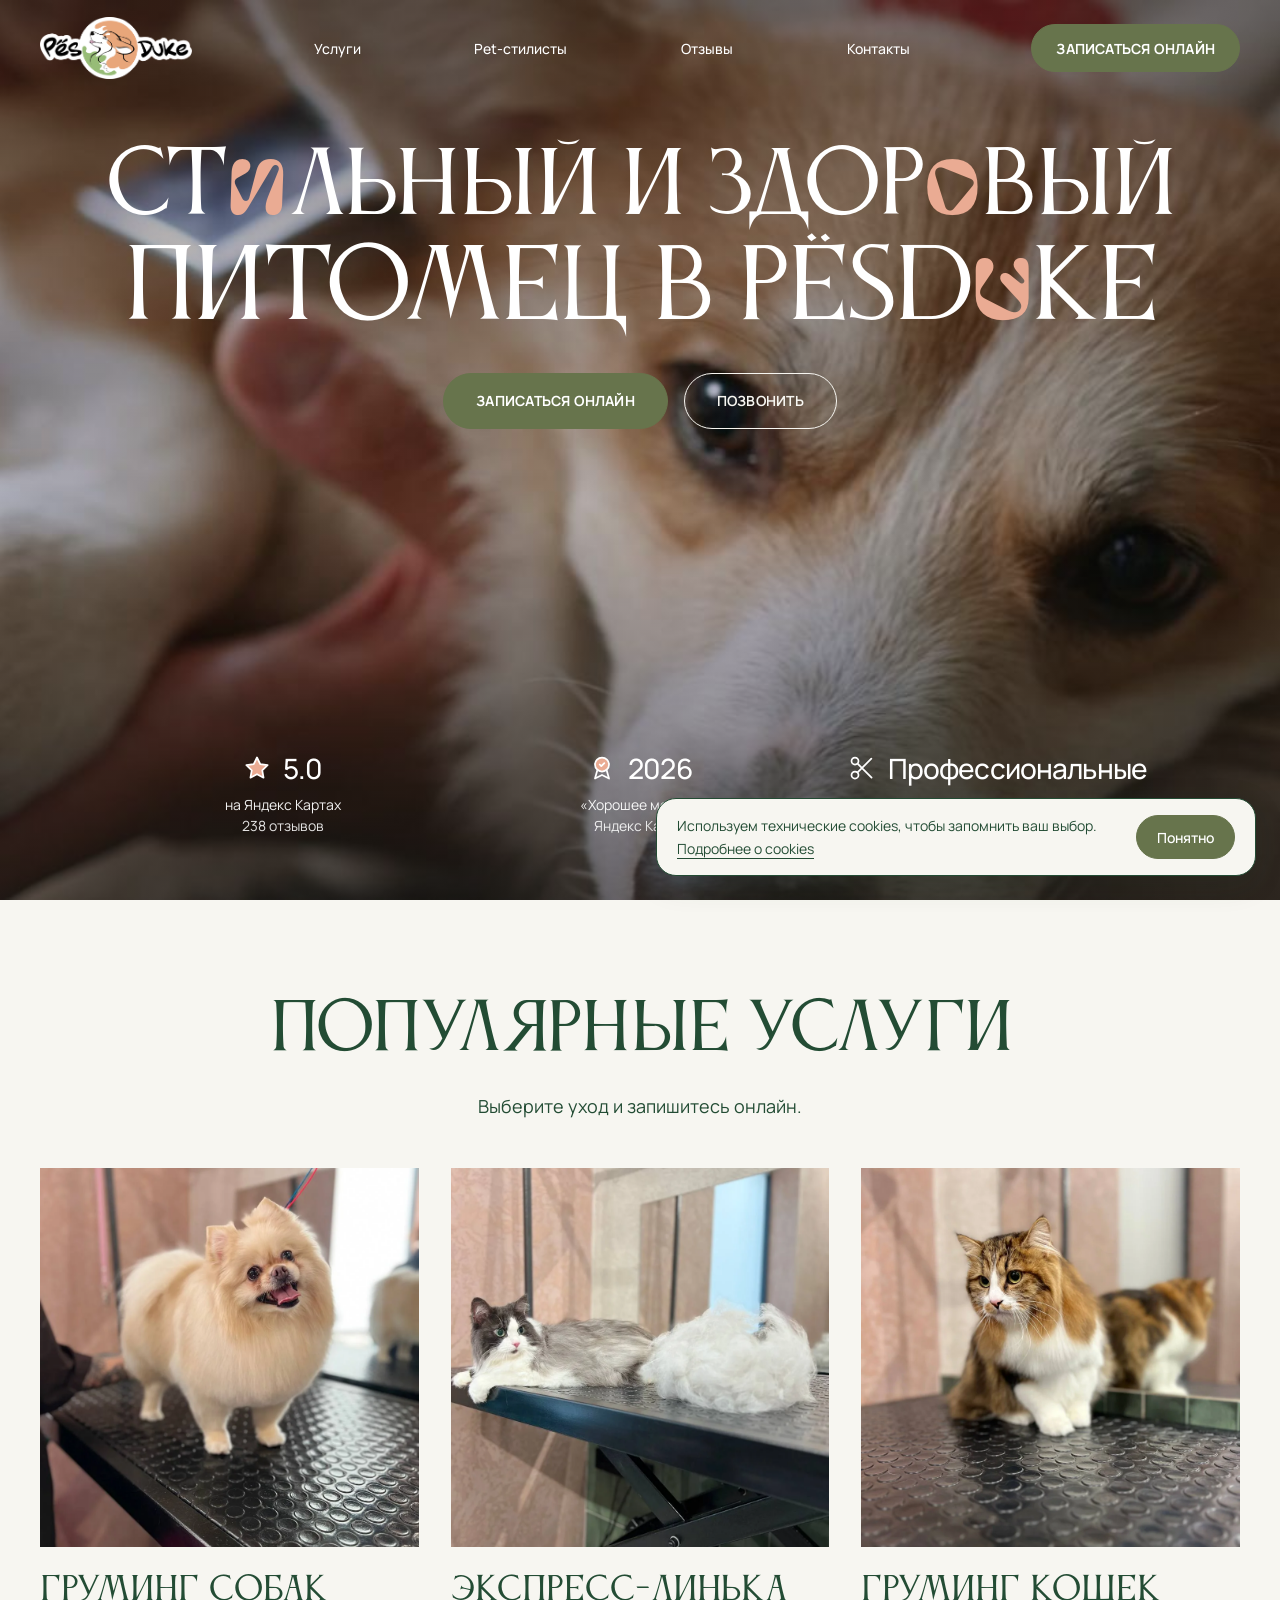
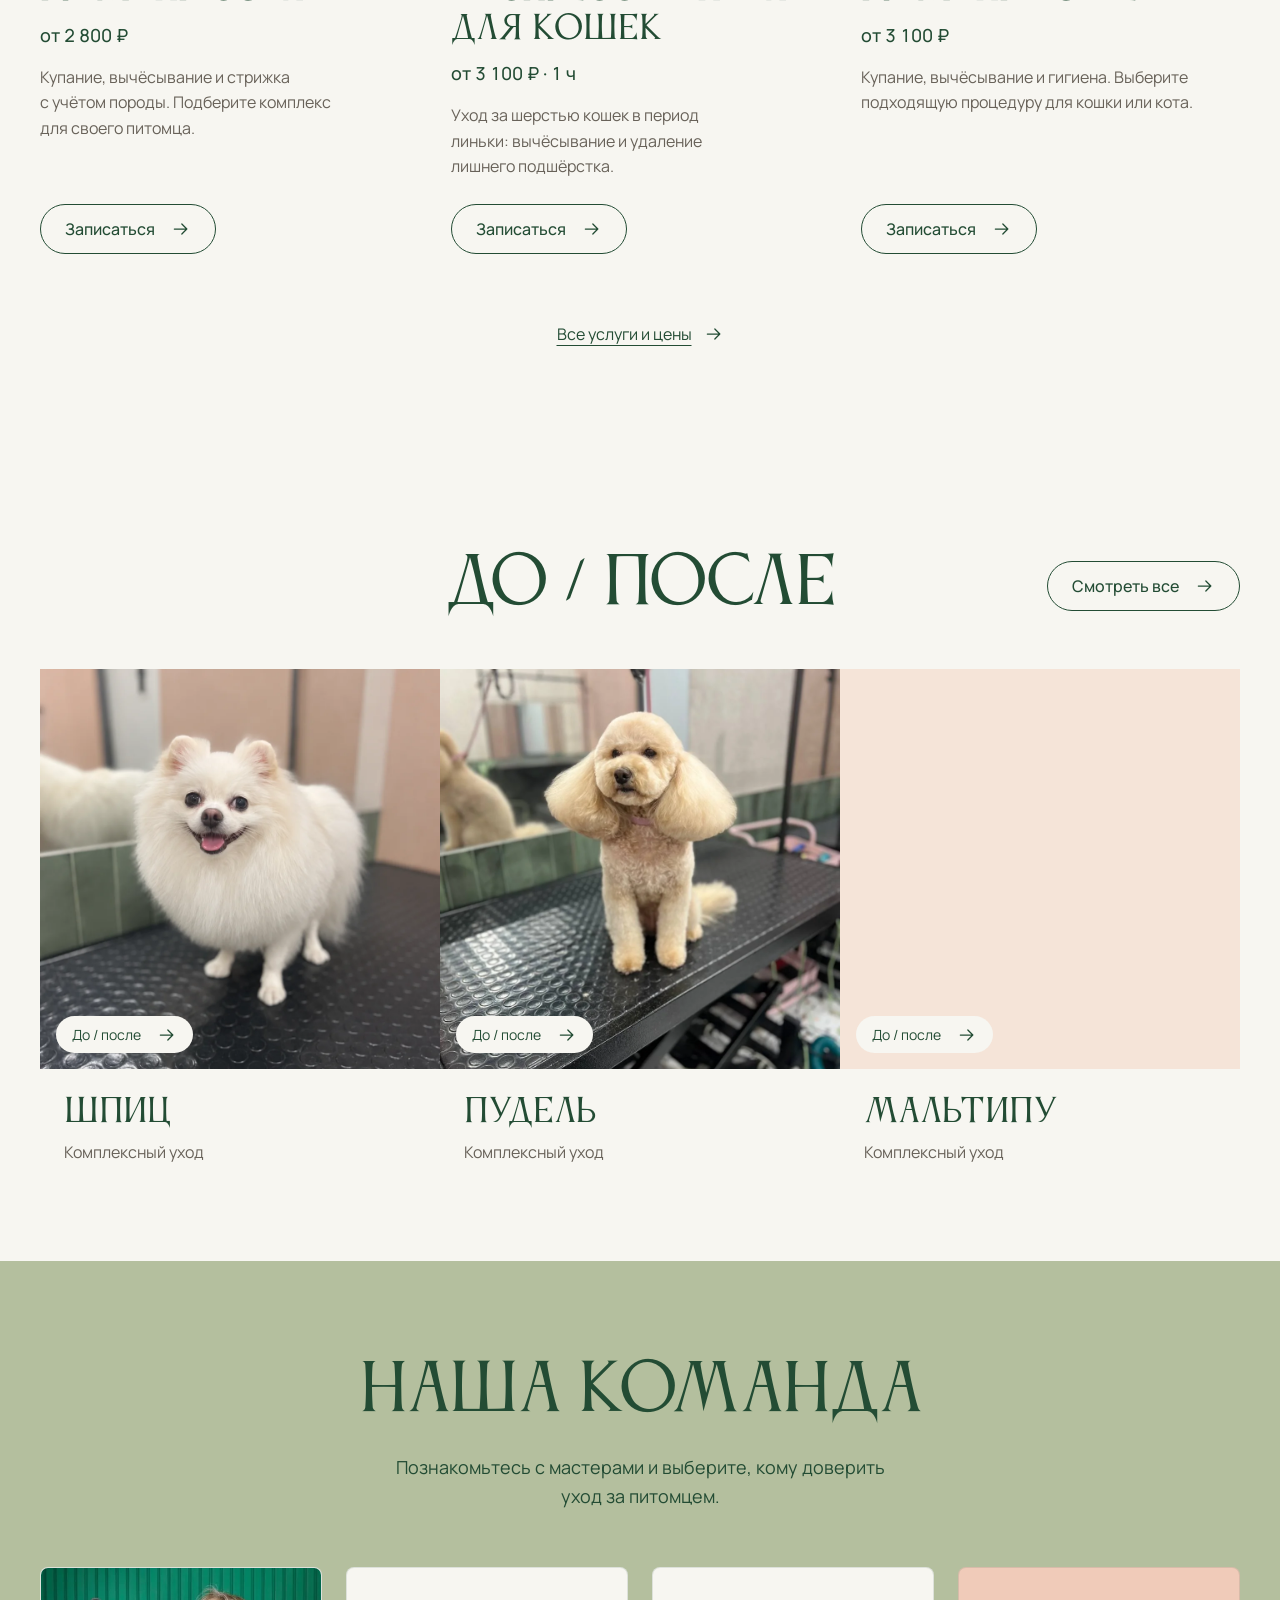
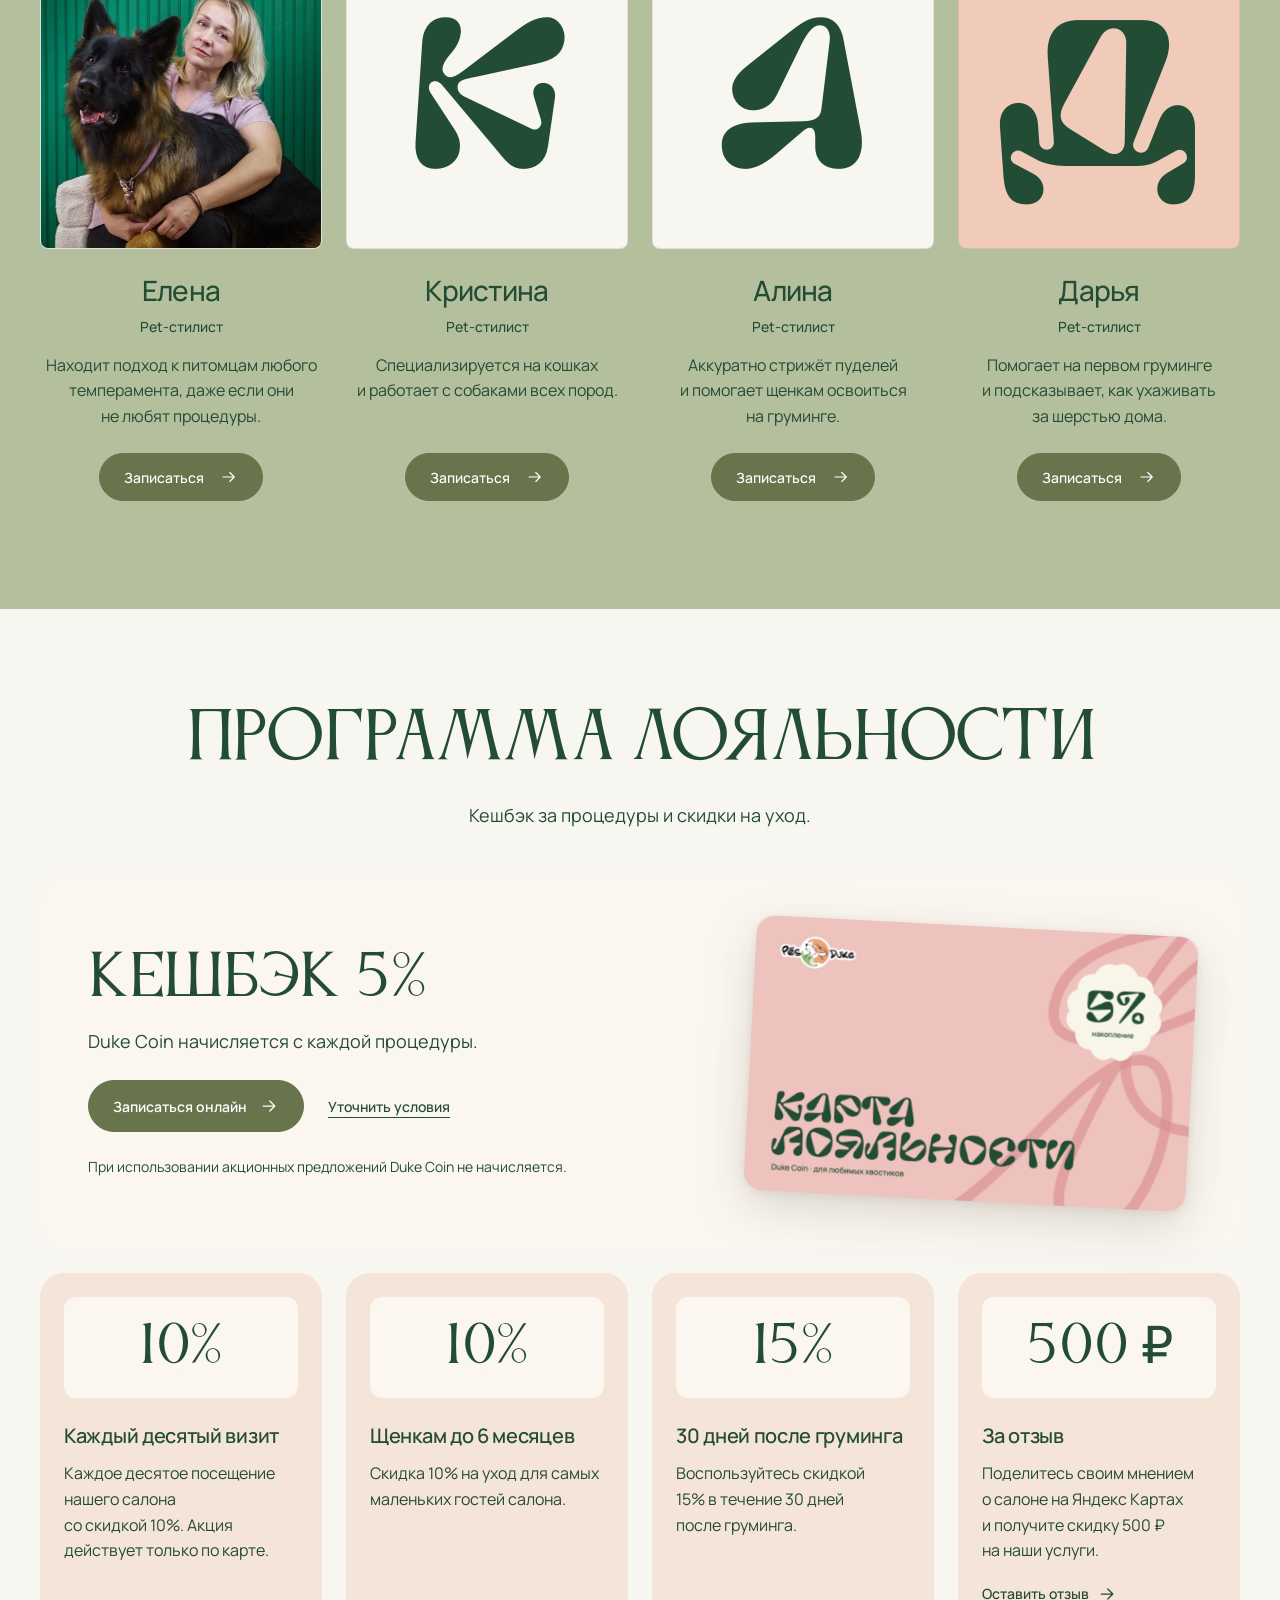
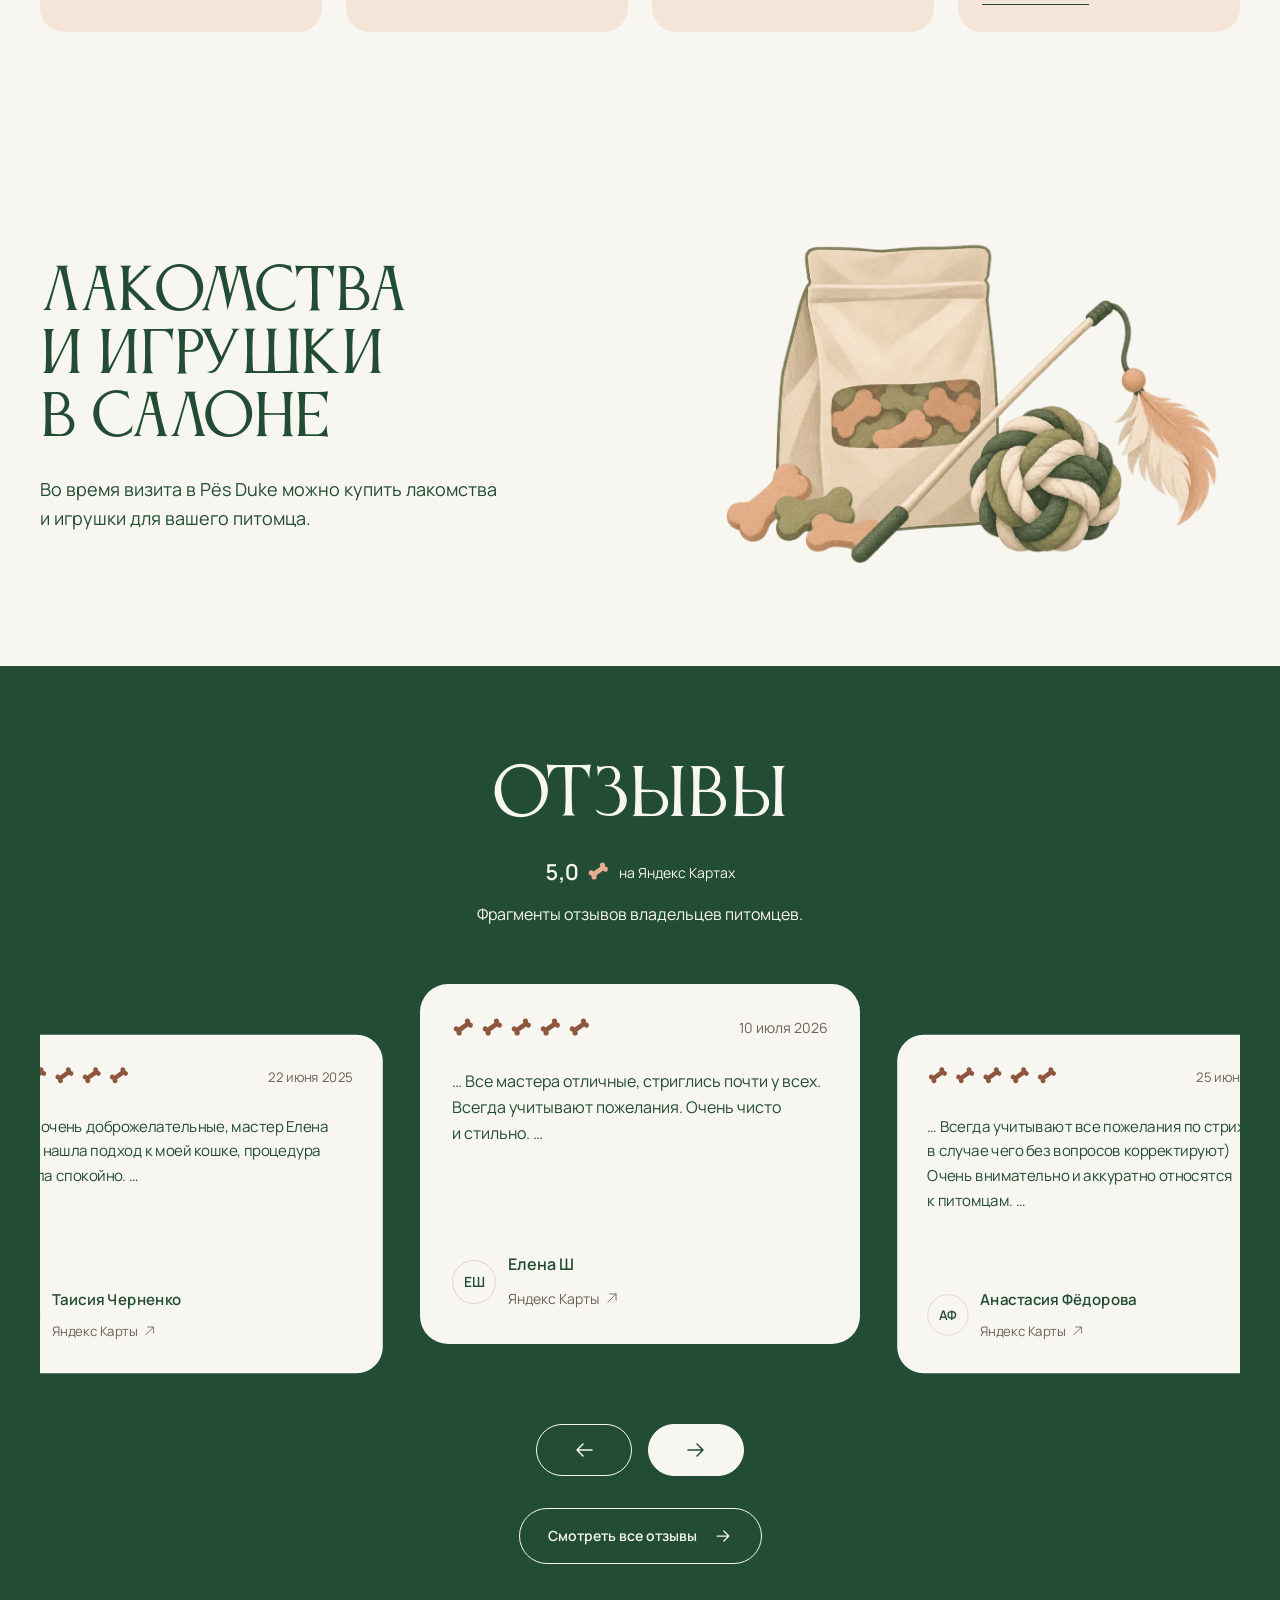
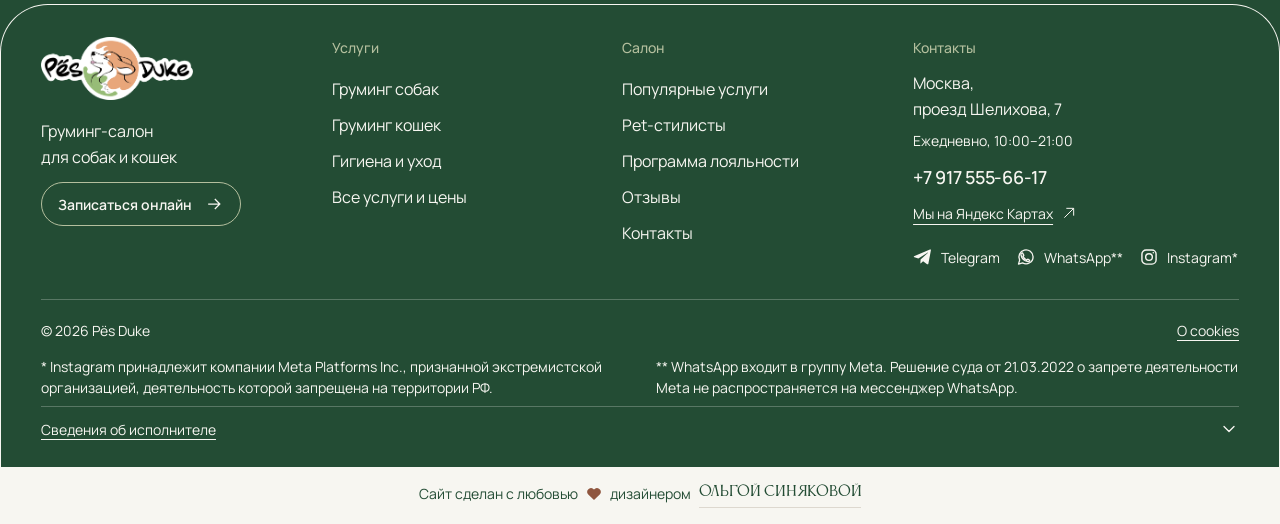
==== index.html @ 9e735a94 "Preload gallery pairs and prevent stale image transitions" ====
<!DOCTYPE html>
<html lang="ru">
<head>
<meta charset="utf-8">
<meta name="viewport" content="width=device-width,initial-scale=1">
<meta name="theme-color" content="#F7F6F1">
<meta name="description" content="Pёs Duke — груминг-салон в Москве. Стрижка и уход за шерстью собак и кошек. Запись онлайн.">
<title>Стильный и здоровый питомец в PёsDuke</title>
<style>
@font-face{font-family:Manrope;src:url('assets/manrope-v2.ttf') format('truetype');font-style:normal;font-weight:200 800;font-display:swap}
@font-face{font-family:Anticva;src:url(assets/anticva-v2.otf) format("opentype");font-weight:400;font-style:normal;font-display:swap}
@font-face{font-family:Pilowlava;src:url(assets/pilowlava-v2.woff2) format("woff2");font-weight:400;font-style:normal;font-display:swap}
:root{
 --page:#F7F6F1;--forest:#234C34;--olive:#67744C;--sage:#B4BF9E;--card-peach:#F5E4D8;--card-surface:#FBF7F0;--muted-neutral:#686259;--neutral-line:#DDD8CF;--ink:#FFFFFF;--muted:rgba(255,255,255,.94);--soft:rgba(255,255,255,.88);--peach:#EAAB93;--line:rgba(35,76,52,.35);
 --s1:4px;--s2:8px;--s3:12px;--s4:16px;--s6:24px;--s8:32px;--s12:48px;--s16:64px;--s24:96px;
 --max-width:1200px;--gutter:24px;--page-margin:40px
}
*{box-sizing:border-box}
html{scroll-behavior:smooth}
body{margin:0;background:var(--page);color:var(--ink);font-family:Manrope,Arial,sans-serif;font-size:18px;line-height:1.6;font-weight:400;-webkit-font-smoothing:antialiased}
button,a{-webkit-tap-highlight-color:transparent;touch-action:manipulation}
button{font:inherit;cursor:pointer}
a{color:inherit;text-decoration:none}
img,svg{display:block}
button:focus-visible,a:focus-visible{outline:3px solid var(--peach);outline-offset:6px}
::selection{background:var(--peach);color:var(--forest)}
.container{width:min(var(--max-width),calc(100% - var(--page-margin)*2));margin-inline:auto}
.skip-link{position:fixed;top:8px;left:8px;padding:12px 16px;background:var(--peach);color:var(--forest);z-index:20;transform:translateY(-150%);font-size:16px}
.skip-link:focus{transform:none}
.site-header{position:absolute;inset:0 0 auto;height:96px;z-index:5;background:transparent}
.header-inner{height:100%;display:flex;align-items:center;justify-content:space-between;gap:32px}
.brand{display:block;width:152px;flex:none}
.brand img{width:100%;height:auto}
.desktop-nav{display:flex;align-items:center;gap:32px;font-size:14px;font-weight:500;line-height:1.5;margin-left:auto}
.desktop-nav a,.phone{display:inline-flex;align-items:center;min-height:44px;padding-block:12px;transition:color .2s ease}
.desktop-nav a:hover,.phone:hover{color:var(--peach)}
.phone{font-size:16px;font-weight:550;white-space:nowrap;margin-left:16px}
.menu-toggle{display:none;align-items:center;gap:12px;min-height:44px;padding:12px 16px;color:var(--forest);background:rgba(255,255,255,.88);backdrop-filter:blur(4px);border:1px solid var(--line);border-radius:999px;font-size:14px;font-weight:550}
.menu-toggle svg{width:20px;height:20px}
.hero{position:relative;isolation:isolate;overflow:clip;min-height:100svh}
.hero-grid{display:grid;grid-template-columns:repeat(12,minmax(0,1fr));column-gap:var(--gutter);row-gap:32px;min-height:100svh;align-content:start;padding-block:160px 48px}
.hero-copy{grid-column:1 / span 7;grid-row:1;position:relative;z-index:1}
h1{margin:0;font-size:64px;line-height:1.1;letter-spacing:-.04em;font-weight:400;text-wrap:balance;max-width:600px}

h1 em{font-style:normal;font-weight:inherit}
.hero-description{font-size:18px;line-height:1.6;font-weight:400;color:var(--muted);max-width:540px;margin:24px 0 0;text-wrap:pretty}
.hero-media{position:absolute;inset:0;width:100%;height:100%;margin:0;z-index:-1;overflow:hidden;background:var(--page)}

.hero-media:after{display:none}
.hero-action{grid-column:1 / span 7;grid-row:2;position:relative;z-index:1}
.action-row{display:flex;align-items:center;gap:16px;flex-wrap:wrap}
.button{display:inline-flex;align-items:center;justify-content:center;min-height:56px;padding:16px 32px;border:1px solid var(--olive);border-radius:999px;background:var(--olive);color:#FFFFFF;font-size:14px;line-height:1.5;font-weight:650;letter-spacing:.015em;white-space:nowrap;transition:background .2s ease,color .2s ease,border-color .2s ease}
.button:hover,.button:active{background:var(--forest);border-color:var(--forest);color:#FFFFFF}
.button:active{scale:.98}
.button--secondary{background:transparent;border-color:var(--page);color:var(--page)}
.button--secondary:hover,.button--secondary:active{background:var(--forest);border-color:var(--forest);color:var(--page)}
@media(max-width:767px){.button--secondary{border-color:var(--forest);color:var(--forest)}}
.location{display:inline-flex;align-items:center;gap:8px;min-height:24px;margin-top:24px;font-size:14px;line-height:1.5;color:var(--soft)}
.location svg{width:18px;height:18px;stroke:currentColor;stroke-width:1.5;fill:none;flex:none}
.location:hover{text-decoration:underline;text-underline-offset:5px}
.proof-list{grid-column:1 / span 7;grid-row:3;position:relative;z-index:1;display:grid;grid-template-columns:repeat(3,minmax(0,1fr));column-gap:24px;padding:0;margin:16px 0 0;list-style:none;max-width:620px}
.proof-item{min-width:0}
.proof-link{display:block;border-radius:4px}
.proof-heading{display:flex;align-items:center;gap:8px;min-height:36px;white-space:nowrap}
.proof-icon{width:22px;height:22px;flex:none;stroke:var(--ink);stroke-width:1.5;fill:none;stroke-linecap:round;stroke-linejoin:round}
.proof-item:first-child .proof-icon{fill:var(--peach);stroke:var(--peach)}
.proof-item:nth-child(2) .proof-icon{stroke:var(--peach)}
.proof-item:last-child .proof-icon{stroke:var(--peach)}
.proof-value{font-size:28px;line-height:1.15;font-weight:500;letter-spacing:-.03em}
.proof-value--word{display:block;font-size:17px;line-height:1.5;letter-spacing:-.015em}
.team-copy{display:flex;flex-direction:column;gap:4px}
.team-prefix{font-size:14px;line-height:1.5;color:var(--muted);font-weight:400}
.proof-item:last-child .proof-heading{align-items:flex-start;padding-top:4px}
.proof-item:last-child .proof-icon{margin-top:3px}
.proof-label,.proof-detail{display:block;margin-top:8px;font-size:14px;line-height:1.5;color:var(--muted);font-weight:400}
.proof-detail{margin-top:0;color:var(--soft)}
.proof-link:hover .proof-label{text-decoration:underline;text-underline-offset:4px}
.mobile-menu{position:fixed;inset:16px 16px auto auto;width:calc(100% - 32px);max-width:420px;max-height:calc(100svh - 32px);overflow:auto;padding:24px;border:1px solid var(--line);border-radius:24px;background:var(--forest);color:#FFFFFF;--ink:#FFFFFF;--line:rgba(255,255,255,.4)}
.mobile-menu::backdrop{background:rgba(255,255,255,.55);backdrop-filter:blur(4px)}
.menu-top{display:flex;align-items:center;justify-content:space-between;gap:24px;margin-bottom:24px}
.menu-top .brand{width:132px}
.close-menu{width:48px;height:48px;padding:12px;border:1px solid var(--line);border-radius:50%;background:transparent;color:var(--ink)}
.close-menu svg{width:22px;height:22px;stroke:currentColor;stroke-width:1.6}
.mobile-nav{display:flex;flex-direction:column;gap:8px;margin-bottom:24px}
.mobile-nav a{min-height:48px;padding:12px 0;font-size:24px;line-height:1.25;font-weight:400;letter-spacing:-.02em}
.mobile-menu .button{width:100%}
@media(min-width:1600px){.hero-grid{padding-top:176px}}
@media(max-width:1279px){:root{--page-margin:32px;--gutter:20px}.site-header{height:88px}.header-inner{gap:24px}.brand{width:144px}.desktop-nav{gap:24px}.phone{font-size:14px;margin-left:0}.hero-grid{grid-template-columns:repeat(8,minmax(0,1fr));padding-block:144px 48px}.hero-copy,.hero-action,.proof-list{grid-column:1 / span 5}h1{font-size:56px}.hero-description{font-size:18px;max-width:480px}.proof-list{column-gap:16px}.proof-value--word{font-size:16px}.proof-heading{gap:8px}}
@media(max-width:1099px){.desktop-nav,.header-inner>.phone{display:none}.menu-toggle{display:inline-flex}.hero-copy,.hero-action,.proof-list{grid-column:1 / span 6}h1{font-size:48px}.hero-description{max-width:440px}.hero-media:after{display:none}}
@media(max-width:767px){:root{--page-margin:20px;--gutter:16px}.site-header{height:88px}.brand{width:132px}.menu-toggle{padding:10px 16px}.hero-grid{grid-template-columns:repeat(4,minmax(0,1fr));padding-block:384px 32px;row-gap:24px;min-height:100svh}.hero-copy,.hero-action,.proof-list{grid-column:1 / -1}.hero-copy{grid-row:1}h1{font-size:40px;line-height:1.12;letter-spacing:-.04em}.hero-description{max-width:480px;font-size:16px;line-height:1.6;margin-top:24px}.hero-media{height:100%;width:100%}.hero-media:after{display:none}.hero-action{grid-row:2}.action-row{display:grid;grid-template-columns:1fr;gap:12px}.button{padding:16px 24px;min-height:56px;font-size:14px}.location{margin-top:16px;font-size:14px}.proof-list{grid-row:3;grid-template-columns:repeat(2,minmax(0,1fr));gap:16px;margin:16px 0 0;max-width:none}.proof-value{font-size:26px}.proof-item:last-child{grid-column:1 / -1}.proof-item:last-child .proof-heading{min-height:24px;padding:0;align-items:center}.proof-item:last-child .proof-icon{margin:0}.team-copy{flex-direction:row;gap:4px;flex-wrap:wrap}.team-prefix,.proof-value--word{font-size:14px;line-height:1.5}.proof-heading{min-height:32px}.proof-icon{width:20px;height:20px}}
@media(max-width:359px){h1{font-size:32px}.hero-grid{padding-top:384px}.hero-description{margin-top:16px}.proof-list{column-gap:8px}.location{align-items:flex-start;line-height:1.6}}

[hidden]{display:none!important}

.video-control{position:absolute;right:32px;bottom:32px;z-index:2;display:flex;align-items:center;justify-content:center;width:48px;height:48px;padding:12px;border:1px solid rgba(35,76,52,.4);border-radius:50%;background:rgba(255,255,255,.85);color:var(--forest)}
.video-control svg{width:20px;height:20px;stroke:currentColor;fill:none;stroke-width:1.8;stroke-linecap:round;stroke-linejoin:round}
.video-control[data-state="playing"] .play-icon,.video-control[data-state="paused"] .pause-icon{display:none}
.proof-icon{stroke:var(--ink)}
.proof-item:first-child .proof-icon{fill:var(--peach);stroke:var(--ink)}
.proof-item:nth-child(2) .proof-icon{stroke:var(--ink)}
.proof-item:nth-child(2) .proof-icon circle{fill:var(--peach)}
.proof-item:last-child .proof-icon{stroke:var(--ink)}
@media(max-width:1099px) and (min-width:768px){}
@media(max-width:767px){.video-control{right:20px;top:292px;bottom:auto}}



@media(max-width:1279px) and (min-width:768px){}
@media(max-width:767px){.hero{color:var(--forest);--ink:var(--forest);--muted:rgba(35,76,52,.94);--soft:rgba(35,76,52,.88)}}


.hero-media video{position:absolute;inset:0;width:100%;height:100%;max-width:none;object-fit:cover;object-position:50% 50%;mask-image:none;-webkit-mask-image:none;filter:none;transform:none}
.hero-media:after{display:block;content:"";position:absolute;inset:0;pointer-events:none;background:linear-gradient(180deg,rgba(38,33,29,.52) 0%,rgba(38,33,29,.15) 56%,rgba(38,33,29,.6) 100%)}
@media(max-width:767px){.hero-media video{left:0;width:100%;height:360px;object-position:100% 50%}.hero-media:after{display:none}}


/* Display typography: Anticva with individual Pilowlava glyphs. */
.header-inner,.hero-grid{width:calc(100% - var(--page-margin)*2);max-width:none}
.header-inner{gap:32px}
.desktop-nav{flex:1;justify-content:space-evenly;gap:24px;margin-left:0}
.header-booking{flex:none;min-height:48px;padding:12px 24px;font-size:14px;text-transform:uppercase}
.hero-grid{padding-block:144px 48px;row-gap:32px}
#hero-title{grid-column:1 / -1;grid-row:1;position:relative;z-index:1;max-width:none;width:100%;font-family:Anticva,Georgia,serif;font-size:6.6vw;line-height:1.06;letter-spacing:-.025em;font-weight:400;text-transform:uppercase;text-wrap:initial;margin:0}
.headline-line{display:block;white-space:nowrap}
.headline-line + .headline-line{text-align:right;font-size:1.11em;margin-top:8px}
.headline-word{display:inline-block;white-space:nowrap}
.headline-accent{font-family:Pilowlava,serif;font-size:.84em;letter-spacing:-.025em;color:var(--peach);font-weight:400}
.hero-copy{grid-row:2;grid-column:1 / span 6}
.hero-description{max-width:560px;margin:0}
.hero-action{grid-row:3;grid-column:1 / span 6}
.proof-list{grid-row:4;grid-column:1 / span 6;margin-top:8px}

@media(min-width:1800px){.hero-grid{padding-top:160px;row-gap:40px}.hero-description{max-width:600px}}
@media(max-width:1279px){.header-inner{gap:24px}.desktop-nav{gap:16px}.header-booking{padding:12px 20px}.hero-grid{padding-top:128px}.hero-copy,.hero-action,.proof-list{grid-column:1 / span 5}#hero-title{font-size:6.5vw}}
@media(max-width:1099px){.header-inner{gap:16px}.header-booking{margin-left:auto}.menu-toggle{display:inline-flex}.hero-copy,.hero-action,.proof-list{grid-column:1 / span 6}.hero-description{max-width:540px}}
@media(max-width:767px){.header-inner{gap:12px}.header-booking{min-height:44px;padding:10px 16px;font-size:14px;letter-spacing:0;text-transform:none}.header-booking-extra{display:none}.menu-toggle{width:44px;padding:11px;justify-content:center;gap:0;font-size:0}.menu-toggle svg{width:20px;height:20px;flex:none}.brand{width:112px}.hero-grid{padding-block:384px 32px;row-gap:24px}#hero-title{font-size:10.6vw;line-height:1.14;letter-spacing:-.025em}.headline-line{white-space:normal}.headline-line + .headline-line{font-size:1em;text-align:left;margin-top:0}.hero-copy,.hero-action,.proof-list{grid-column:1 / -1}.hero-copy{grid-row:2}.hero-action{grid-row:3}.proof-list{grid-row:4}.hero-description{margin:0}.headline-accent{color:#98523A}.hero-media:after{display:none}}
@media(max-width:359px){.header-booking{padding:10px 12px;font-size:14px}.header-inner{gap:8px}.brand{width:96px}#hero-title{font-size:10.4vw}}


/* Compact hero: actions followed directly by trust statements. */
.hero-action{grid-row:2}
.proof-list{grid-row:3;margin-top:0}
.button:not(.button--secondary){background:var(--olive);border-color:var(--olive);color:#FFFFFF;font-weight:700}
.button:not(.button--secondary):hover,.button:not(.button--secondary):active{background:var(--forest);border-color:var(--forest);color:#FFFFFF}
@media(max-width:767px){.hero-action{grid-row:2}.proof-list{grid-row:3;margin-top:8px}}


/* Centered composition with the actions and trust statements on one axis. */
#hero-title,.headline-line + .headline-line{text-align:center}
.hero-action{grid-column:1 / -1;justify-self:center;text-align:center}
.action-row{justify-content:center}
.proof-list{grid-column:1 / -1;justify-self:center;width:min(100%,680px);max-width:none;text-align:center;column-gap:32px}
.proof-heading{justify-content:center}
.proof-item:last-child .proof-heading{justify-content:center}

@media(max-width:767px){.hero-action{width:100%;max-width:480px}.proof-list{column-gap:16px;row-gap:24px;width:100%;max-width:480px}.team-copy{justify-content:center}}


/* Equal typography for all three proof headings. */
.proof-list{width:min(100%,1040px);grid-template-columns:repeat(3,minmax(0,1fr))}
.proof-item:last-child .proof-heading{align-items:center;padding-top:0}
.proof-item:last-child .proof-icon{margin-top:0}
@media(min-width:768px) and (max-width:1099px){.proof-list{width:min(100%,680px);grid-template-columns:repeat(2,minmax(0,1fr));row-gap:24px}.proof-item:last-child{grid-column:1 / -1}}
@media(max-width:767px){.proof-list{max-width:480px;grid-template-columns:repeat(2,minmax(0,1fr))}.proof-item:last-child .proof-heading{min-height:32px}.proof-item:last-child .proof-value{font-size:26px}}
@media(max-width:359px){.proof-item:last-child .proof-heading{flex-direction:column;gap:8px;white-space:normal}}




/* Icons balance the 28px proof headings; mobile headings are 26px. */
.proof-icon{width:28px;height:28px;stroke-width:1.5}
.proof-heading{gap:12px}
@media(max-width:767px){.proof-icon{width:26px;height:26px}.proof-item:last-child .proof-icon{width:26px;height:26px}}


/* Keep the title and actions fixed in the grid; let the proof row sit lower. */
@media(min-width:768px){
 .hero-grid{grid-template-rows:max-content max-content minmax(min-content,1fr);align-content:stretch;padding-bottom:64px}
 .proof-list{align-self:end;margin-top:0}
}
@media(min-width:768px) and (max-height:700px){.hero-grid{padding-bottom:32px}}


/* The poster stays visible until a decoded video frame is playing. */
.hero-poster{position:absolute;inset:0;width:100%;height:100%;object-fit:cover;object-position:50% 50%}
.hero-media video{opacity:0}
.hero-media video[data-ready="true"]{opacity:1}
@media(max-width:767px){
 .hero{color:var(--page);--ink:var(--page);--muted:rgba(247,246,241,.94);--soft:rgba(247,246,241,.9)}
 .hero-grid{padding-block:168px 48px}
 .hero-media video,.hero-poster{width:100%;height:100%;object-position:85% 50%}
 .hero-media:after{display:block;background:linear-gradient(180deg,rgba(38,33,29,.56) 0%,rgba(38,33,29,.76) 20%,rgba(38,33,29,.72) 65%,rgba(38,33,29,.82) 100%)}
 .headline-accent{color:var(--peach)}
 .button--secondary{border-color:var(--page);color:var(--page)}
 .video-control{top:104px;right:20px;bottom:auto}
}

/* Popular services — open photographs and quiet typography, paired with the works section. */
.popular-section{padding-block:96px;background:var(--page);color:var(--forest);scroll-margin-top:24px;--popular-ink:var(--forest)}
.popular-shell{width:calc(100% - var(--page-margin)*2);max-width:1440px;margin-inline:auto}
.popular-header{max-width:1100px;margin:0 auto 48px;text-align:center}
.popular-heading{font:400 clamp(48px,5vw,72px)/1.12 Anticva,Georgia,serif;letter-spacing:-.025em;text-transform:uppercase;margin:0;text-wrap:balance}
.popular-intro{font-size:18px;line-height:1.6;margin:24px auto 0}
.popular-grid{display:grid;grid-template-columns:repeat(3,minmax(0,1fr));gap:32px;margin:0;padding:0 0 8px;list-style:none;scrollbar-width:none}
.popular-item{min-width:0;display:flex}
.popular-card{display:flex;flex-direction:column;align-items:flex-start;width:100%;text-align:left}
.popular-media{width:100%;margin:0}
.popular-photo{aspect-ratio:1;overflow:hidden;background:var(--card-surface)}
.popular-photo img{display:block;width:100%;height:100%;object-fit:cover;object-position:50% 50%;transition:transform .5s cubic-bezier(.2,.65,.3,1)}
.popular-item:nth-child(3) .popular-photo img{object-position:50% 40%}
.popular-price{margin:12px 0 0;font-size:18px;font-weight:500;line-height:1.5;font-variant-numeric:tabular-nums}
.popular-name{font:400 32px/1.2 Anticva,Georgia,serif;margin:24px 0 0;text-wrap:balance}
.popular-description{flex:1;margin:16px 0 24px;max-width:35ch;font-size:16px;line-height:1.6;color:var(--muted-neutral);text-wrap:pretty}
.popular-book{display:inline-flex;align-items:center;justify-content:center;gap:16px;min-height:48px;padding:12px 24px;border:1px solid var(--forest);border-radius:999px;background:transparent;color:var(--forest);font-size:16px;line-height:1.5;font-weight:500;transition:background .25s ease,color .25s ease}
.popular-book svg,.popular-nav svg,.popular-all svg{width:20px;height:20px;fill:none;stroke:currentColor;stroke-width:1.5;stroke-linecap:round;stroke-linejoin:round;flex:none}
.popular-book:hover,.popular-book:active{background:var(--forest);color:#FFF}
.popular-toolbar{display:none;align-items:center;justify-content:space-between;gap:24px;margin-bottom:16px}
.popular-count{font-size:14px;line-height:1.5;font-variant-numeric:tabular-nums}
.popular-navigation{display:flex;gap:12px}
.popular-nav{display:inline-flex;align-items:center;justify-content:center;width:48px;height:48px;padding:12px;border:1px solid var(--popular-ink);border-radius:50%;color:var(--popular-ink);background:transparent;transition:background .22s ease,opacity .22s ease}
.popular-nav:disabled{opacity:.35;cursor:default}.popular-nav:hover:not(:disabled){background:var(--page)}
.popular-all{margin-top:48px;text-align:center}.popular-all a{display:inline-flex;align-items:center;justify-content:center;gap:12px;min-height:48px;font-size:16px;line-height:1.5;text-decoration:underline;text-underline-offset:5px}.popular-all a:hover{color:#8F563F}
.popular-section a:focus-visible,.popular-section button:focus-visible,.popular-grid:focus-visible{outline:3px solid #8F563F;outline-offset:5px}
@media(hover:hover) and (prefers-reduced-motion:no-preference){.popular-card:hover .popular-photo img{transform:scale(1.025)}}
@media(max-width:1099px){.popular-section{padding-block:80px}.popular-heading{font-size:56px}.popular-toolbar{display:flex}.popular-grid{display:flex;gap:24px;overflow-x:auto;overscroll-behavior-inline:contain;scroll-snap-type:x mandatory;scroll-padding-inline:0}.popular-grid::-webkit-scrollbar{display:none}.popular-item{flex:0 0 calc((100% - 24px)/2);scroll-snap-align:start}.popular-name{font-size:28px}}
@media(max-width:767px){.popular-section{padding-block:64px;scroll-margin-top:16px}.popular-header{margin-bottom:32px}.popular-heading{font-size:40px;line-height:1.15}.popular-intro{font-size:16px;margin-top:16px}.popular-grid{gap:16px}.popular-item{flex-basis:92%}.popular-name{font-size:28px}.popular-price{font-size:16px}.popular-all{margin-top:32px}.popular-nav{width:44px;height:44px;padding:11px}}

/* Real grooming results: square covers and a full-frame comparison gallery. */
.works-section{padding-block:96px;background:var(--page);color:var(--forest);scroll-margin-top:24px}
.works-shell{width:calc(100% - var(--page-margin)*2);max-width:1440px;margin-inline:auto}
.works-header{display:grid;grid-template-columns:minmax(0,1fr) auto minmax(0,1fr);align-items:center;gap:24px;margin-bottom:48px}
.works-heading{grid-column:2;margin:0;font:400 clamp(48px,5vw,72px)/1.12 Anticva,Georgia,serif;letter-spacing:-.025em;text-transform:uppercase}
.works-all{grid-column:3;justify-self:end;display:inline-flex;align-items:center;justify-content:center;gap:16px;min-height:48px;padding:12px 24px;border:1px solid var(--forest);border-radius:999px;color:var(--forest);font-size:16px;font-weight:500;line-height:1.5;white-space:nowrap;transition:background .25s ease,color .25s ease}
.works-all:hover,.works-all:active{background:var(--forest);color:#FFF}
.works-grid{display:grid;grid-template-columns:repeat(3,minmax(0,1fr));gap:0;list-style:none;margin:0;padding:0}
.works-item{min-width:0}.works-cover{position:relative;display:block;aspect-ratio:1;overflow:hidden;background:var(--card-peach)}
.works-cover img{display:block;width:100%;height:100%;object-fit:cover;object-position:center;transition:transform .65s cubic-bezier(.2,.65,.3,1)}
.works-cover-label{position:absolute;bottom:16px;left:16px;display:inline-flex;align-items:center;gap:16px;padding:8px 16px;border-radius:999px;background:var(--page);color:var(--forest);font-size:14px;line-height:1.5}
.works-section svg,.works-viewer svg{flex:none;width:20px;height:20px;fill:none;stroke:currentColor;stroke-width:1.5;stroke-linecap:round;stroke-linejoin:round}
.works-cover-label svg{transition:transform .3s ease}
.works-caption{padding:24px 24px 0}.works-name{margin:0;font:400 32px/1.2 Anticva,Georgia,serif}.works-service{margin:8px 0 0;font-size:16px;line-height:1.6;color:var(--muted-neutral)}
.works-section a:focus-visible,.works-viewer button:focus-visible{outline:3px solid #8F563F;outline-offset:5px}.works-cover:focus-visible{outline-offset:-5px;z-index:1}
.works-viewer{position:fixed;inset:0;width:min(1100px,calc(100% - 32px));max-height:calc(100svh - 32px);margin:auto;padding:24px;border:1px solid var(--neutral-line);border-radius:24px;overflow:auto;overscroll-behavior:contain;background:var(--page);color:var(--forest)}
.works-viewer::backdrop{background:rgba(35,76,52,.55)}
.works-viewer-top{display:flex;align-items:center;justify-content:space-between;gap:24px;margin-bottom:24px}.works-viewer-title{margin:0;font:400 32px/1.2 Anticva,Georgia,serif;text-wrap:balance}
.works-viewer-master{margin:8px 0 0;font-size:16px;line-height:1.5;color:var(--muted-neutral)}
.works-icon-button{display:inline-grid;place-items:center;flex:none;width:48px;height:48px;padding:12px;border:1px solid var(--forest);border-radius:50%;background:transparent;color:var(--forest);transition:background .25s ease,color .25s ease}
.works-icon-button:hover:not(:disabled),.works-icon-button:active:not(:disabled){background:var(--forest);color:#FFF}.works-icon-button:disabled{opacity:.35;cursor:default}
.works-pair{display:grid;grid-template-columns:repeat(2,minmax(0,1fr));gap:24px}.works-pair figure{min-width:0;margin:0}.works-pair figcaption{margin-bottom:12px;font-size:16px;font-weight:600;line-height:1.5}
.works-pair img{display:block;width:100%;height:auto;max-height:58svh;aspect-ratio:3/4;object-fit:contain;background:var(--card-surface)}
.works-pair--single{grid-template-columns:minmax(0,1fr);width:min(100%,43.5svh);margin-inline:auto}
.works-load-feedback{margin-top:16px;font-size:14px;line-height:1.5;color:var(--muted-neutral)}.works-load-feedback p{margin:0}.works-retry{min-height:44px;margin-top:8px;padding:10px 16px;border:1px solid var(--forest);border-radius:999px;background:transparent;color:var(--forest);font:500 14px/1.5 Manrope,Arial,sans-serif}
.works-viewer-nav{display:flex;align-items:center;justify-content:space-between;gap:24px;margin-top:24px}.works-viewer-count{margin:0;font-size:16px;font-variant-numeric:tabular-nums;line-height:1.5}
@media(hover:hover) and (prefers-reduced-motion:no-preference){.works-cover:hover img{transform:scale(1.025)}.works-cover:hover .works-cover-label svg{transform:translateX(3px)}}
@media(max-width:1099px){.works-section{padding-block:80px}.works-heading{font-size:clamp(48px,5.5vw,56px)}.works-header{gap:16px}.works-all{padding-inline:20px}.works-name{font-size:28px}}
@media(max-width:767px){.works-section{padding-block:64px;scroll-margin-top:16px}.works-header{display:flex;flex-direction:column;gap:24px;margin-bottom:32px}.works-heading{font-size:40px;line-height:1.15}.works-grid{grid-template-columns:1fr;row-gap:32px}.works-caption{padding:24px 0 0}.works-viewer{padding:16px;border-radius:20px}.works-viewer-top{position:sticky;top:-16px;z-index:2;gap:16px;margin:-16px -16px 24px;padding:16px;background:var(--page)}.works-viewer-title{font-size:26px}.works-pair{grid-template-columns:1fr;gap:24px}.works-pair img{max-height:none}.works-icon-button{width:44px;height:44px;padding:11px}.works-viewer-nav{position:sticky;bottom:-16px;z-index:2;margin:24px -16px -16px;padding:16px;border-top:1px solid var(--neutral-line);background:var(--page)}}

@media(max-width:767px){.works-pair--single{width:100%}}
@media(max-width:359px){.works-viewer-title{font-size:22px}}

/* Team — open portrait cards in the salon palette. */
.team-section{padding-block:96px;background:var(--sage);color:var(--team-ink);--team-ink:#234C34;--team-muted:var(--forest);--team-cream:#F7F6F1;--team-gap:24px;--team-per-view:4;scroll-margin-top:24px}
.team-shell{width:calc(100% - var(--page-margin)*2);max-width:1440px;margin-inline:auto}
.team-header{max-width:760px;margin:0 auto 48px;text-align:center}
.team-heading{margin:0;font-family:Anticva,Georgia,serif;font-weight:400;font-size:clamp(48px,5vw,72px);line-height:1.12;letter-spacing:-.025em;text-transform:uppercase;text-wrap:balance}
.team-intro{max-width:560px;margin:24px auto 0;font-size:18px;line-height:1.6;text-wrap:pretty}
.team-toolbar{display:flex;align-items:center;justify-content:space-between;gap:24px;margin-bottom:16px}
.team-carousel[data-all-visible="true"] .team-toolbar{display:none}
.team-count{font-size:14px;line-height:1.5;font-variant-numeric:tabular-nums}
.team-nav{display:flex;gap:12px}
.team-nav-button{display:inline-flex;align-items:center;justify-content:center;width:48px;height:48px;padding:12px;border:1px solid rgba(35,76,52,.5);border-radius:50%;color:var(--team-ink);background:transparent;transition:background .22s ease,border-color .22s ease,opacity .22s ease}
.team-nav-button svg{width:22px;height:22px;fill:none;stroke:currentColor;stroke-width:1.5;stroke-linecap:round;stroke-linejoin:round}
.team-nav-button:hover:not(:disabled){background:var(--team-cream);border-color:var(--team-ink)}
.team-nav-button:disabled{opacity:.35;cursor:default}
.team-track{display:flex;align-items:stretch;gap:var(--team-gap);overflow-x:auto;overscroll-behavior-inline:contain;scroll-snap-type:x mandatory;scrollbar-width:none;list-style:none;margin:0;padding:8px 0 12px;scroll-padding-inline:0}
.team-track::-webkit-scrollbar{display:none}
.team-item{flex:0 0 calc((100% - (var(--team-per-view) - 1)*var(--team-gap))/var(--team-per-view));min-width:0;scroll-snap-align:start}
.team-card{display:flex;flex-direction:column;height:100%;min-width:0;text-align:center;transition:transform .3s ease}
.team-portrait{display:grid;place-items:center;aspect-ratio:1;margin:0;overflow:hidden;border-radius:8px;background:var(--team-cream);border:1px solid rgba(35,76,52,.12)}
.team-portrait-content{width:100%;height:100%;transition:transform .5s cubic-bezier(.2,.65,.3,1)}
.team-portrait img{display:block;object-fit:cover}
.team-portrait--initial .team-portrait-content{display:flex;align-items:center;justify-content:center;font-family:Pilowlava,serif;font-size:clamp(100px,15vw,216px);line-height:1;color:var(--team-ink);user-select:none}
.team-portrait--sage{background:var(--page)}
.team-portrait--peach{background:#F0CBB9}
.team-name{margin:24px 0 0;font-family:Manrope,Arial,sans-serif;font-size:28px;font-weight:500;letter-spacing:-.025em;line-height:1.25}
.team-role{color:var(--team-muted);margin:8px 0 0;font-size:14px;font-weight:500;line-height:1.5}
.team-description{flex:1;max-width:33ch;margin:16px auto 24px;font-size:16px;line-height:1.6;text-wrap:pretty}
.team-link{align-self:center;display:inline-flex;align-items:center;justify-content:center;gap:16px;min-height:48px;padding:12px 24px;border:1px solid var(--olive);border-radius:999px;background:var(--olive);color:#FFFFFF;font-size:14px;font-weight:550;line-height:1.5;transition:background .22s ease,transform .22s ease,box-shadow .22s ease}
.team-link svg{width:18px;height:18px;fill:none;stroke:currentColor;stroke-width:1.5;stroke-linecap:round;stroke-linejoin:round;transition:transform .22s ease}
.team-link:hover{background:var(--forest)}
.team-section a:focus-visible,.team-section button:focus-visible,.team-track:focus-visible{outline:3px solid var(--team-ink);outline-offset:5px}
@media(hover:hover) and (prefers-reduced-motion:no-preference){.team-card:hover{transform:translateY(-4px)}.team-card:hover .team-portrait-content{transform:scale(1.025)}.team-link:hover{transform:translateY(-1px)}.team-link:hover svg{transform:translateX(2px)}}
@media(max-width:1099px){.team-section{--team-per-view:2;padding-block:80px}.team-heading{font-size:56px}.team-portrait--initial .team-portrait-content{font-size:180px}}
@media(max-width:767px){.team-section{--team-gap:16px;--team-per-view:1.12;padding-block:64px;scroll-margin-top:16px}.team-header{margin-bottom:32px}.team-heading{font-size:40px;line-height:1.15}.team-intro{font-size:16px;line-height:1.6;margin-top:16px;max-width:34ch}.team-toolbar{margin-bottom:16px}.team-nav-button{width:44px;height:44px;padding:11px}.team-name{font-size:26px;margin-top:24px}.team-description{font-size:16px;max-width:28ch;margin-bottom:24px}.team-portrait--initial .team-portrait-content{font-size:clamp(120px,42vw,200px)}.team-link{gap:12px;padding-inline:20px}}

/* Loyalty — the milk and peach surfaces of the popular services. */
.loyalty-section{padding-block:96px;background:var(--page);color:var(--forest);scroll-margin-top:24px}
.loyalty-shell{width:calc(100% - var(--page-margin)*2);max-width:1440px;margin-inline:auto}
.loyalty-header{max-width:1240px;margin:0 auto 48px;text-align:center}
.loyalty-heading{font:400 clamp(48px,5vw,72px)/1.12 Anticva,Georgia,serif;letter-spacing:-.025em;text-transform:uppercase;text-wrap:balance;margin:0}
.loyalty-intro{font-size:18px;line-height:1.6;margin:24px 0 0}
.loyalty-feature{display:grid;grid-template-columns:minmax(0,1.15fr) minmax(0,.85fr);gap:64px;align-items:center;background:var(--card-surface);border-radius:24px;padding:48px;margin-bottom:24px}
.loyalty-feature-copy{min-width:0;max-width:600px}
.loyalty-feature h3{font:400 clamp(44px,4.4vw,64px)/1.12 Anticva,Georgia,serif;letter-spacing:-.025em;margin:0 0 16px;text-transform:uppercase}
.loyalty-feature-description{font-size:18px;line-height:1.6;margin:0;text-wrap:pretty}
.loyalty-feature-actions{display:flex;flex-wrap:wrap;align-items:center;gap:12px 24px;margin-top:24px}
.loyalty-book,.loyalty-promotions-toggle{display:inline-flex;align-items:center;justify-content:center;gap:12px;min-height:52px;padding:14px 24px;border:1px solid var(--olive);border-radius:999px;background:var(--olive);color:#FFFFFF;font-size:14px;font-weight:600;line-height:1.5;transition:background .22s,border-color .22s,transform .22s}
.loyalty-book svg,.loyalty-contact svg,.loyalty-review-link svg{width:20px;height:20px;flex:none;fill:none;stroke:currentColor;stroke-width:1.5;stroke-linecap:round;stroke-linejoin:round}
.loyalty-contact,.loyalty-review-link{display:inline-flex;align-items:center;gap:8px;min-height:44px;font-size:14px;font-weight:550;line-height:1.5;text-decoration:underline;text-underline-offset:5px}
.loyalty-feature-note{font-size:14px;line-height:1.6;margin:24px 0 0;text-wrap:pretty}
.duke-card-preview{width:min(100%,480px);justify-self:center;transform:rotate(3deg);filter:drop-shadow(0 16px 24px rgba(60,43,31,.16)) drop-shadow(0 2px 4px rgba(60,43,31,.08))}
.duke-card-preview img{display:block;width:100%;height:auto}
.loyalty-promotions{margin:0;min-width:0}
.loyalty-promotions-toggle{display:none;list-style:none;cursor:pointer;background:var(--card-peach);border-color:var(--forest);color:var(--forest)}
.loyalty-promotions-toggle::-webkit-details-marker{display:none}
.loyalty-promotions-toggle svg{width:20px;height:20px;flex:none;fill:none;stroke:currentColor;stroke-width:1.6;stroke-linecap:round;stroke-linejoin:round;transition:transform .2s}
.loyalty-promotions-hide{display:none}
.loyalty-promotions[open] .loyalty-promotions-show{display:none}
.loyalty-promotions[open] .loyalty-promotions-hide{display:inline}
.loyalty-promotions[open] .loyalty-promotions-toggle svg{transform:rotate(180deg)}
.loyalty-promotions-toggle:focus-visible{outline:3px solid #8F563F;outline-offset:5px}
.loyalty-offers{display:grid;grid-template-columns:repeat(4,minmax(0,1fr));gap:24px;list-style:none;margin:0;padding:0}
.loyalty-offer{min-width:0;display:flex}
.loyalty-offer-card{display:flex;flex-direction:column;width:100%;background:var(--card-peach);border-radius:24px;padding:24px}
.loyalty-offer-value{display:block;background:var(--card-surface);border-radius:12px;padding:24px 16px;font:400 clamp(48px,4vw,60px)/1.05 Anticva,Georgia,serif;letter-spacing:-.025em;text-align:center;white-space:nowrap}
.loyalty-offer h3{font:550 20px/1.35 Manrope,Arial,sans-serif;letter-spacing:-.015em;margin:24px 0 12px}
.loyalty-offer p{font-size:16px;line-height:1.6;margin:0;text-wrap:pretty}
.loyalty-review-link{margin-top:auto;padding-top:16px}
.loyalty-section a:focus-visible{outline:3px solid #8F563F;outline-offset:5px}
@media(hover:hover){.loyalty-book:hover{background:var(--forest);border-color:var(--forest)}.loyalty-contact:hover,.loyalty-review-link:hover{color:#8F563F}}
@media(hover:hover) and (prefers-reduced-motion:no-preference){.loyalty-book:hover{transform:translateY(-1px)}}
@media(max-width:1199px){.loyalty-feature{padding:40px;gap:40px}.loyalty-offers{grid-template-columns:repeat(2,minmax(0,1fr))}}
@media(max-width:1099px){.loyalty-section{padding-block:80px}.loyalty-heading{font-size:56px}}
@media(max-width:899px){.loyalty-feature{grid-template-columns:minmax(0,1fr);gap:40px}.loyalty-feature-copy{max-width:none}.duke-card-preview{width:min(100%,480px)}}
@media(max-width:767px){.loyalty-promotions-toggle{display:flex}.loyalty-promotions[open] .loyalty-offers{margin-top:16px}.loyalty-section{padding-block:64px;scroll-margin-top:16px}.loyalty-header{margin-bottom:32px}.loyalty-heading{font-size:40px;line-height:1.15}.loyalty-intro{font-size:16px;margin-top:16px}.loyalty-feature{padding:24px;border-radius:20px;gap:32px;margin-bottom:16px}.loyalty-feature h3{font-size:44px}.loyalty-feature-description{font-size:16px}.loyalty-feature-actions{gap:12px;margin-top:24px}.loyalty-book,.loyalty-promotions-toggle{width:100%;padding-inline:16px}.loyalty-contact{margin-inline:auto}.loyalty-feature-note{margin-top:16px}.duke-card-preview{transform:none}.loyalty-offers{grid-template-columns:minmax(0,1fr);gap:16px}.loyalty-offer-card{padding:20px;border-radius:20px}.loyalty-offer-value{padding:20px;font-size:56px}.loyalty-offer h3{font-size:22px;margin-top:20px}.loyalty-offer p{font-size:16px}}

/* Treats and toys available during a salon visit. */
.shop-section{padding-block:80px;background:var(--page);color:var(--forest);scroll-margin-top:24px}
.shop-shell{width:calc(100% - var(--page-margin)*2);max-width:1440px;margin-inline:auto;display:grid;grid-template-columns:repeat(2,minmax(0,1fr));align-items:center;gap:64px}
.shop-copy{min-width:0;max-width:600px}
.shop-heading{margin:0;font:400 clamp(40px,4.4vw,64px)/1.12 Anticva,Georgia,serif;letter-spacing:-.025em;text-transform:uppercase;text-wrap:balance}
.shop-description{max-width:42ch;margin:24px 0 0;font-size:18px;line-height:1.6;text-wrap:pretty}
.shop-illustration{min-width:0;width:100%;max-width:640px;margin:0;justify-self:end}
.shop-illustration img{display:block;width:100%;height:auto;aspect-ratio:3/2}
@media(max-width:1099px){.shop-section{padding-block:64px}.shop-shell{gap:40px}.shop-heading{font-size:48px}}
@media(max-width:899px){.shop-shell{grid-template-columns:minmax(0,1fr);gap:32px}.shop-copy{max-width:640px}.shop-illustration{max-width:520px;justify-self:center}}
@media(max-width:767px){.shop-section{scroll-margin-top:16px}.shop-heading{font-size:40px;line-height:1.15}.shop-description{margin-top:16px;font-size:16px}.shop-illustration{max-width:440px}}
@media(max-width:359px){.shop-heading{font-size:32px}}

/* Reviews — one centered carousel, with bone-shaped rating marks. */
.reviews-section{padding-block:96px;background:var(--forest);color:#F7F6F1;scroll-margin-top:24px;--review-olive:var(--forest);--review-muted:var(--muted-neutral);--review-surface:var(--page);--review-line:var(--neutral-line);--review-width:min(440px,calc(100vw - 96px))}
.reviews-shell{width:calc(100% - var(--page-margin)*2);max-width:1440px;margin-inline:auto}
.reviews-header{max-width:760px;margin:0 auto 24px;text-align:center}
.reviews-heading{font:400 clamp(48px,5vw,72px)/1.12 Anticva,Georgia,serif;letter-spacing:-.025em;text-transform:uppercase;margin:0}
.reviews-rating{display:inline-flex;align-items:center;justify-content:center;gap:8px;min-height:44px;margin-top:16px;font-size:14px;line-height:1.5}
.reviews-rating-value{font-size:22px;font-weight:600;font-variant-numeric:tabular-nums;line-height:1.2}
.reviews-rating svg{width:24px;height:24px;fill:#EAAB93}
.reviews-rating:hover{text-decoration:underline;text-underline-offset:5px}
.reviews-intro{margin:8px 0 0;font-size:16px;line-height:1.6;color:var(--page);text-wrap:pretty}
.reviews-carousel{min-width:0}
.reviews-grid{display:flex;align-items:stretch;gap:24px;list-style:none;margin:0;padding:56px calc((100% - var(--review-width))/2) 48px;overflow-x:auto;overscroll-behavior-inline:contain;scroll-snap-type:x mandatory;scroll-padding-inline:calc((100% - var(--review-width))/2);scrollbar-width:none}
.reviews-grid::-webkit-scrollbar{display:none}
.review-item{display:flex;min-width:0;flex:0 0 var(--review-width);scroll-snap-align:center}
.review-card{display:flex;flex-direction:column;width:100%;min-height:360px;padding:32px;border-radius:28px;background:var(--review-surface);color:var(--forest);transform:translateY(16px) scale(.94);transform-origin:50% 50%;transition:transform .35s ease,background .35s ease}
.review-item.is-active .review-card{background:#F7F6F1;transform:translateY(-24px)}
.review-meta{display:flex;align-items:center;justify-content:space-between;gap:16px}
.review-bones{display:flex;gap:5px;flex:none;color:#8F563F}
.review-bones svg{width:24px;height:24px;fill:currentColor}
.review-meta time{font-size:14px;line-height:1.5;color:var(--review-muted);white-space:nowrap}
.review-quote{flex:1;margin:28px 0 36px;font-size:16px;line-height:1.65;font-weight:400;text-wrap:pretty}
.review-quote p{margin:0}
.review-author{display:flex;align-items:center;gap:12px}
.review-initials{display:grid;place-items:center;flex:none;width:44px;height:44px;border:1px solid var(--review-line);border-radius:50%;color:var(--review-olive);font-size:14px;font-weight:600}
.review-author-info{min-width:0}
.review-author h3{font-size:16px;font-weight:600;line-height:1.5;margin:0;overflow-wrap:break-word}
.review-source{display:inline-flex;align-items:center;gap:6px;min-height:44px;margin-bottom:-10px;font-size:14px;line-height:1.5;color:var(--review-muted)}
.review-source svg{width:14px;height:14px;fill:none;stroke:currentColor;stroke-width:1.5;stroke-linecap:round;stroke-linejoin:round}
.review-source:hover{color:var(--forest);text-decoration:underline;text-underline-offset:4px}
.reviews-navigation{display:flex;justify-content:center;gap:16px;margin-top:8px}
.reviews-nav-button{display:inline-flex;align-items:center;justify-content:center;width:96px;min-height:52px;padding:12px 24px;border:1px solid #F7F6F1;border-radius:999px;color:#F7F6F1;background:transparent;transition:background .22s ease,color .22s ease,opacity .22s ease}
.reviews-nav-button svg{width:24px;height:24px;fill:none;stroke:currentColor;stroke-width:1.5;stroke-linecap:round;stroke-linejoin:round}
.reviews-nav-button[data-review-next]{background:#F7F6F1;color:var(--forest)}
.reviews-nav-button:hover:not(:disabled){background:#EAAB93;color:var(--forest);border-color:#EAAB93}
.reviews-nav-button:disabled{opacity:.35;cursor:default}
.reviews-carousel-status{position:absolute;width:1px;height:1px;padding:0;margin:-1px;overflow:hidden;clip:rect(0,0,0,0);white-space:nowrap;border:0}
.reviews-action{margin-top:32px;text-align:center}
.reviews-all{display:inline-flex;align-items:center;justify-content:center;gap:16px;min-height:56px;padding:16px 28px;border:1px solid #F7F6F1;border-radius:999px;background:transparent;color:#F7F6F1;font-size:14px;font-weight:600;line-height:1.5;transition:background .22s ease,color .22s ease}
.reviews-all svg{width:20px;height:20px;fill:none;stroke:currentColor;stroke-width:1.5;stroke-linecap:round;stroke-linejoin:round;transition:transform .22s ease}
.reviews-all:hover{background:#F7F6F1;color:var(--forest)}
.reviews-section a:focus-visible,.reviews-section button:focus-visible,.reviews-grid:focus-visible{outline:3px solid #EAAB93;outline-offset:5px}
.review-source:focus-visible{outline-color:#8F563F!important}
@media(hover:hover) and (prefers-reduced-motion:no-preference){.reviews-all:hover svg{transform:translateX(2px)}}
@media(max-width:1099px){.reviews-section{padding-block:80px}.reviews-heading{font-size:56px}}
@media(max-width:767px){.reviews-section{padding-block:64px;scroll-margin-top:16px}.reviews-header{margin-bottom:16px}.reviews-heading{font-size:40px;line-height:1.15}.reviews-grid{gap:16px;padding-block:48px 32px}.review-card{padding:24px;min-height:360px;border-radius:24px}.review-item.is-active .review-card{transform:translateY(-16px)}.review-meta{flex-direction:column;align-items:flex-start;gap:12px}.review-bones{gap:4px}.review-bones svg{width:20px;height:20px}.review-quote{margin:24px 0}.reviews-intro{max-width:30ch;margin-inline:auto}.reviews-navigation{margin-top:8px;gap:12px}.reviews-nav-button{width:80px;min-height:48px;padding:12px 20px}.reviews-action{margin-top:24px}.reviews-all{width:100%;padding-inline:20px}.reviews-rating{margin-top:12px}}

@media(prefers-reduced-motion:reduce){html{scroll-behavior:auto}*,*:before,*:after{animation:none!important;transition:none!important}.button:active{scale:none}}

</style>
<link rel="stylesheet" href="assets/footer.css?v=logo-3">
<link rel="stylesheet" href="assets/header.css?v=dock-1">
<script defer src="assets/header.js?v=dock-1"></script>
<link rel="stylesheet" href="assets/cookies.css?v=notice-2">
<script defer src="assets/cookies.js?v=notice-1"></script>
<script defer src="assets/works-gallery.js?v=load-1"></script>

<link rel="preload" as="image" href="assets/hero-poster-v2.jpg" fetchpriority="high">
</head>
<body>
<a class="skip-link" href="#main">Перейти к&nbsp;содержимому</a>
<header class="site-header">
 <div class="container header-inner">
  <a class="brand" href="./index.html" aria-label="Pёs Duke — на главную"><img src="assets/logo-warm-v3.svg" width="5268" height="2183" alt="Pёs Duke"></a>
  <nav class="desktop-nav" aria-label="Основное меню">
   <a href="./services.html">Услуги</a>
   <a href="#team">Pet-стилисты</a>
   <a href="#reviews">Отзывы</a>
   <a href="#contacts">Контакты</a>
  </nav>
  <a class="button header-booking" href="https://n1254086.yclients.com/" target="_blank" rel="noopener">Записаться<span class="header-booking-extra">&nbsp;онлайн</span></a>
  <button class="menu-toggle" type="button" aria-haspopup="dialog" aria-controls="mobile-menu" aria-expanded="false">Меню<svg viewBox="0 0 24 24" fill="none" stroke="currentColor" stroke-width="1.6" aria-hidden="true"><path d="M4 8h16M4 16h16"/></svg></button>
 </div>
</header>
<main id="main">
 <section class="hero" aria-labelledby="hero-title">
  <div class="container hero-grid">
   <h1 id="hero-title"><span class="headline-line"><span class="headline-word" data-enter="left">Ст<span class="headline-accent">и</span>льный</span> <span class="headline-word" data-enter="right">и&nbsp;здор<span class="headline-accent">о</span>вый</span></span> <span class="headline-line"><span class="headline-word" data-enter="left">питомец</span> <span class="headline-word" data-enter="right">в&nbsp;PёsD<span class="headline-accent">u</span>ke</span></span></h1>
   <figure class="hero-media" aria-hidden="true"><img class="hero-poster" src="assets/hero-poster-v2.jpg" alt="" width="1280" height="674" fetchpriority="high" decoding="async"><video id="hero-video" muted loop playsinline preload="none" poster="assets/hero-poster-v2.jpg"></video></figure>
   <button class="video-control" type="button" data-state="paused" aria-label="Включить фоновое видео" title="Включить фоновое видео"><svg class="pause-icon" viewBox="0 0 24 24" aria-hidden="true"><path d="M8 5v14M16 5v14"/></svg><svg class="play-icon" viewBox="0 0 24 24" aria-hidden="true"><path d="m8 4 12 8-12 8Z"/></svg></button>

   <div class="hero-action" data-reveal>
    <div class="action-row"><a class="button" href="https://n1254086.yclients.com/" target="_blank" rel="noopener">ЗАПИСАТЬСЯ ОНЛАЙН</a><a class="button button--secondary" href="tel:+79175556617">ПОЗВОНИТЬ</a></div>
   </div>
   <ul class="proof-list" aria-label="О салоне" data-reveal>
    <li class="proof-item"><a class="proof-link" href="https://yandex.ru/maps/org/pyosduke/190293664931/reviews/" target="_blank" rel="noopener">
     <div class="proof-heading"><svg class="proof-icon" viewBox="0 0 24 24" aria-hidden="true"><path d="m12 3 2.8 5.7 6.3.9-4.6 4.4 1.1 6.3-5.6-3-5.6 3 1.1-6.3-4.6-4.4 6.3-.9Z"/></svg><strong class="proof-value">5.0</strong></div>
     <span class="proof-label">на&nbsp;Яндекс&nbsp;Картах</span><span class="proof-detail">238&nbsp;отзывов</span>
    </a></li>
    <li class="proof-item"><a class="proof-link" href="https://yandex.ru/maps/org/pyosduke/190293664931/" target="_blank" rel="noopener">
     <div class="proof-heading"><svg class="proof-icon" viewBox="0 0 24 24" aria-hidden="true"><path d="m8 14-2 7 6-3 6 3-2-7"/><circle cx="12" cy="9" r="6"/><path d="m10 9 1.4 1.4L14 7.8"/></svg><strong class="proof-value">2026</strong></div>
     <span class="proof-label">«Хорошее место»</span><span class="proof-detail">Яндекс&nbsp;Карты</span>
    </a></li>
    <li class="proof-item"><a class="proof-link" href="#team">
     <div class="proof-heading"><svg class="proof-icon" viewBox="0 0 24 24" aria-hidden="true"><circle cx="6" cy="6" r="3"/><circle cx="6" cy="18" r="3"/><path d="m8.2 8.2 12 12M8.2 15.8 20 4"/></svg><strong class="proof-value">Профессиональные</strong></div>
     <span class="proof-label">pet-стилисты</span>
    </a></li>
   </ul>
  </div>
 </section>
 <section class="popular-section" id="popular-services" aria-labelledby="popular-title">
  <div class="popular-shell">
   <header class="popular-header" data-popular-reveal><h2 class="popular-heading" id="popular-title">Популярные услуги</h2><p class="popular-intro">Выберите уход и&nbsp;запишитесь онлайн.</p></header>
   <div class="popular-toolbar"><span class="popular-count" aria-live="polite" aria-atomic="true">1 из&nbsp;3</span><div class="popular-navigation"><button class="popular-nav" type="button" data-popular-prev aria-controls="popular-list" aria-label="Предыдущая услуга" disabled><svg viewBox="0 0 24 24" aria-hidden="true"><path d="M20 12H5m6-6-6 6 6 6"/></svg></button><button class="popular-nav" type="button" data-popular-next aria-controls="popular-list" aria-label="Следующая услуга"><svg viewBox="0 0 24 24" aria-hidden="true"><path d="M4 12h15m-6-6 6 6-6 6"/></svg></button></div></div>
   <ul class="popular-grid" id="popular-list" tabindex="0" aria-label="Три услуги для быстрой записи">
    <li class="popular-item" data-popular-reveal>
     <article class="popular-card" aria-labelledby="popular-dogs">
      <figure class="popular-media"><div class="popular-photo"><img src="assets/services/spitz-grooming.webp" width="960" height="1280" loading="lazy" decoding="async" alt="Шпиц после комплексного ухода в салоне"></div></figure>
      <h3 class="popular-name" id="popular-dogs">Груминг собак</h3>
      <p class="popular-price">от 2 800 ₽</p>
      <p class="popular-description">Купание, вычёсывание и стрижка с учётом породы. Подберите комплекс для своего питомца.</p>
      <a class="popular-book" href="https://n1254086.yclients.com/" target="_blank" rel="noopener" aria-label="Записаться: Груминг собак">Записаться<svg viewBox="0 0 24 24" aria-hidden="true"><path d="M4 12h15m-6-6 6 6-6 6"/></svg></a>
     </article>
    </li>
    <li class="popular-item" data-popular-reveal>
     <article class="popular-card" aria-labelledby="popular-shedding">
      <figure class="popular-media"><div class="popular-photo"><img src="assets/services/cat-express-shedding.webp" width="960" height="1280" loading="lazy" decoding="async" alt="Кошка рядом с вычесанной шерстью после экспресс-линьки"></div></figure>
      <h3 class="popular-name" id="popular-shedding">Экспресс-линька для&nbsp;кошек</h3>
      <p class="popular-price">от 3 100 ₽ · 1 ч</p>
      <p class="popular-description">Уход за шерстью кошек в период линьки: вычёсывание и удаление лишнего подшёрстка.</p>
      <a class="popular-book" href="https://n1254086.yclients.com/" target="_blank" rel="noopener" aria-label="Записаться: Экспресс-линька для кошек">Записаться<svg viewBox="0 0 24 24" aria-hidden="true"><path d="M4 12h15m-6-6 6 6-6 6"/></svg></a>
     </article>
    </li>
    <li class="popular-item" data-popular-reveal>
     <article class="popular-card" aria-labelledby="popular-cats">
      <figure class="popular-media"><div class="popular-photo"><img src="assets/services/cat-grooming.webp" width="960" height="1280" loading="lazy" decoding="async" alt="Пушистая трёхцветная кошка на груминг-столе"></div></figure>
      <h3 class="popular-name" id="popular-cats">Груминг кошек</h3>
      <p class="popular-price">от 3 100 ₽</p>
      <p class="popular-description">Купание, вычёсывание и гигиена. Выберите подходящую процедуру для кошки или кота.</p>
      <a class="popular-book" href="https://n1254086.yclients.com/" target="_blank" rel="noopener" aria-label="Записаться: Груминг кошек">Записаться<svg viewBox="0 0 24 24" aria-hidden="true"><path d="M4 12h15m-6-6 6 6-6 6"/></svg></a>
     </article>
    </li>
   </ul>
   <div class="popular-all" data-popular-reveal><a href="https://n1254086.yclients.com/" target="_blank" rel="noopener">Все&nbsp;услуги и&nbsp;цены<svg viewBox="0 0 24 24" aria-hidden="true"><path d="M4 12h15m-6-6 6 6-6 6"/></svg></a></div>
  </div>
 </section>
 <section class="works-section" id="before-after" aria-labelledby="works-title">
  <div class="works-shell">
   <div class="works-header" data-works-reveal>
    <h2 class="works-heading" id="works-title">До / после</h2>
    <a class="works-all" href="#works-list" aria-haspopup="dialog" aria-controls="works-viewer" data-works-all>Смотреть все<svg viewBox="0 0 24 24" aria-hidden="true"><path d="M4 12h15m-6-6 6 6-6 6"/></svg></a>
   </div>
   <ul class="works-grid" id="works-list">
    <li class="works-item" data-works-reveal>
     <article aria-labelledby="work-spitz-title">
      <a class="works-cover" href="assets/works/spitz-after.webp" data-work-title="Комплекс для шпица" data-work-breed="Шпиц" data-work-before="assets/works/spitz-before.webp" aria-label="Шпиц — посмотреть до и после комплексного ухода" aria-haspopup="dialog" aria-controls="works-viewer">
       <img src="assets/works/spitz-after.webp" width="960" height="1280" loading="lazy" decoding="async" alt="Кремовый шпиц после комплексного ухода">
       <span class="works-cover-label" aria-hidden="true">До / после<svg viewBox="0 0 24 24"><path d="M4 12h15m-6-6 6 6-6 6"/></svg></span>
      </a>
      <div class="works-caption"><h3 class="works-name" id="work-spitz-title">Шпиц</h3><p class="works-service">Комплексный уход</p></div>
     </article>
    </li>
    <li class="works-item" data-works-reveal>
     <article aria-labelledby="work-poodle-title">
      <a class="works-cover" href="assets/works/poodle-after.webp" data-work-title="Комплекс для пуделя" data-work-breed="Пудель" data-work-before="assets/works/poodle-before.webp" aria-label="Пудель — посмотреть до и после комплексного ухода" aria-haspopup="dialog" aria-controls="works-viewer">
       <img src="assets/works/poodle-after.webp" width="960" height="1280" loading="lazy" decoding="async" alt="Пудель после комплексного ухода">
       <span class="works-cover-label" aria-hidden="true">До / после<svg viewBox="0 0 24 24"><path d="M4 12h15m-6-6 6 6-6 6"/></svg></span>
      </a>
      <div class="works-caption"><h3 class="works-name" id="work-poodle-title">Пудель</h3><p class="works-service">Комплексный уход</p></div>
     </article>
    </li>
    <li class="works-item" data-works-reveal>
     <article aria-labelledby="work-maltipoo-title">
      <a class="works-cover" href="assets/works/maltipoo-after.webp" data-work-title="Комплекс для мальтипу" data-work-breed="Мальтипу" data-work-before="assets/works/maltipoo-before.webp" aria-label="Мальтипу — посмотреть до и после комплексного ухода" aria-haspopup="dialog" aria-controls="works-viewer">
       <img src="assets/works/maltipoo-after.webp" width="960" height="1280" loading="lazy" decoding="async" alt="Мальтипу после комплексного ухода">
       <span class="works-cover-label" aria-hidden="true">До / после<svg viewBox="0 0 24 24"><path d="M4 12h15m-6-6 6 6-6 6"/></svg></span>
      </a>
      <div class="works-caption"><h3 class="works-name" id="work-maltipoo-title">Мальтипу</h3><p class="works-service">Комплексный уход</p></div>
     </article>
    </li>
   </ul>
  </div>
 </section>
 <section class="team-section" id="team" aria-labelledby="team-title">
  <div class="team-shell">
   <div class="team-header" data-team-reveal>
    <h2 class="team-heading" id="team-title">Наша команда</h2>
    <p class="team-intro">Познакомьтесь с&nbsp;мастерами и&nbsp;выберите, кому доверить уход за&nbsp;питомцем.</p>
   </div>
   <div class="team-carousel" role="region" aria-roledescription="карусель" aria-label="Мастера Pёs Duke">
    <div class="team-toolbar">
     <span class="team-count" aria-live="polite" aria-atomic="true">1–3 из&nbsp;4</span>
     <div class="team-nav" aria-label="Листать команду">
      <button class="team-nav-button" type="button" data-team-prev aria-controls="team-list" aria-label="Предыдущие специалисты" disabled><svg viewBox="0 0 24 24" aria-hidden="true"><path d="M20 12H5m6-6-6 6 6 6"/></svg></button>
      <button class="team-nav-button" type="button" data-team-next aria-controls="team-list" aria-label="Следующие специалисты"><svg viewBox="0 0 24 24" aria-hidden="true"><path d="M4 12h15m-6-6 6 6-6 6"/></svg></button>
     </div>
    </div>
    <ul class="team-track" id="team-list" tabindex="0" aria-label="Четыре pet-стилиста Pёs Duke">
    <li class="team-item" data-team-reveal>
     <article class="team-card" aria-labelledby="team-elena">
      <div class="team-portrait"><img class="team-portrait-content" src="assets/team/elena.webp" width="483" height="483" loading="lazy" decoding="async" alt="Елена с&nbsp;собакой"></div>
      <h3 class="team-name" id="team-elena">Елена</h3>
      <p class="team-role">Pet-стилист</p>
      <p class="team-description">Находит подход к&nbsp;питомцам любого темперамента, даже если они не&nbsp;любят процедуры.</p>
      <a class="team-link" href="https://n1254086.yclients.com/" target="_blank" rel="noopener" aria-label="Записаться в Yclients">Записаться<svg viewBox="0 0 24 24" aria-hidden="true"><path d="M4 12h15m-6-6 6 6-6 6"/></svg></a>
     </article>
    </li>
    <li class="team-item" data-team-reveal>
     <article class="team-card" aria-labelledby="team-kristina">
      <div class="team-portrait team-portrait--initial team-portrait--sage" role="img" aria-label="Кристина — фотография пока не добавлена"><span class="team-portrait-content" aria-hidden="true">К</span></div>
      <h3 class="team-name" id="team-kristina">Кристина</h3>
      <p class="team-role">Pet-стилист</p>
      <p class="team-description">Специализируется на&nbsp;кошках и&nbsp;работает с&nbsp;собаками всех пород.</p>
      <a class="team-link" href="https://n1254086.yclients.com/" target="_blank" rel="noopener" aria-label="Записаться в Yclients">Записаться<svg viewBox="0 0 24 24" aria-hidden="true"><path d="M4 12h15m-6-6 6 6-6 6"/></svg></a>
     </article>
    </li>
    <li class="team-item" data-team-reveal>
     <article class="team-card" aria-labelledby="team-alina">
      <div class="team-portrait team-portrait--initial team-portrait--cream" role="img" aria-label="Алина — фотография пока не добавлена"><span class="team-portrait-content" aria-hidden="true">А</span></div>
      <h3 class="team-name" id="team-alina">Алина</h3>
      <p class="team-role">Pet-стилист</p>
      <p class="team-description">Аккуратно стрижёт пуделей и&nbsp;помогает щенкам освоиться на&nbsp;груминге.</p>
      <a class="team-link" href="https://n1254086.yclients.com/" target="_blank" rel="noopener" aria-label="Записаться в Yclients">Записаться<svg viewBox="0 0 24 24" aria-hidden="true"><path d="M4 12h15m-6-6 6 6-6 6"/></svg></a>
     </article>
    </li>
    <li class="team-item" data-team-reveal>
     <article class="team-card" aria-labelledby="team-darya">
      <div class="team-portrait team-portrait--initial team-portrait--peach" role="img" aria-label="Дарья — фотография пока не добавлена"><span class="team-portrait-content" aria-hidden="true">Д</span></div>
      <h3 class="team-name" id="team-darya">Дарья</h3>
      <p class="team-role">Pet-стилист</p>
      <p class="team-description">Помогает на&nbsp;первом груминге и&nbsp;подсказывает, как&nbsp;ухаживать за&nbsp;шерстью дома.</p>
      <a class="team-link" href="https://n1254086.yclients.com/" target="_blank" rel="noopener" aria-label="Записаться в Yclients">Записаться<svg viewBox="0 0 24 24" aria-hidden="true"><path d="M4 12h15m-6-6 6 6-6 6"/></svg></a>
     </article>
    </li>
    </ul>
   </div>
  </div>
 </section>
 <section class="loyalty-section" id="loyalty" aria-labelledby="loyalty-title">
  <div class="loyalty-shell">
   <div class="loyalty-header" data-loyalty-reveal>
    <h2 class="loyalty-heading" id="loyalty-title">Программа лояльности</h2>
    <p class="loyalty-intro">Кешбэк за&nbsp;процедуры и&nbsp;скидки на&nbsp;уход.</p>
   </div>
   <div class="loyalty-feature" data-loyalty-reveal>
    <div class="loyalty-feature-copy">
     <h3>Кешбэк 5%</h3>
     <p class="loyalty-feature-description">Duke&nbsp;Coin начисляется с&nbsp;каждой&nbsp;процедуры.</p>
     <div class="loyalty-feature-actions"><a class="loyalty-book" href="https://n1254086.yclients.com/" target="_blank" rel="noopener">Записаться онлайн<svg viewBox="0 0 24 24" aria-hidden="true"><path d="M5 12h14m-6-6 6 6-6 6"/></svg></a><a class="loyalty-contact" href="tel:+79175556617">Уточнить условия</a></div>
     <p class="loyalty-feature-note">При&nbsp;использовании акционных предложений Duke&nbsp;Coin не&nbsp;начисляется.</p>
    </div>
    <div class="duke-card-preview" aria-hidden="true">
     <img src="assets/loyalty/duke-coin-card-v1.webp" srcset="assets/loyalty/duke-coin-card-v1-600.webp 600w, assets/loyalty/duke-coin-card-v1.webp 1200w" sizes="(max-width:767px) calc(100vw - 88px), (max-width:899px) 480px, (max-width:1199px) 40vw, 480px" width="1200" height="747" loading="lazy" decoding="async" alt="">
    </div>
   </div>
   <details class="loyalty-promotions" open>
    <summary class="loyalty-promotions-toggle" aria-controls="loyalty-offers"><span class="loyalty-promotions-show">Показать все акции</span><span class="loyalty-promotions-hide">Скрыть акции</span><svg viewBox="0 0 24 24" aria-hidden="true"><path d="m6 9 6 6 6-6"/></svg></summary>
   <ul class="loyalty-offers" id="loyalty-offers" aria-label="Скидки и бонусы">
    <li class="loyalty-offer" data-loyalty-reveal><article class="loyalty-offer-card"><span class="loyalty-offer-value">10%</span><h3>Каждый десятый визит</h3><p>Каждое десятое посещение нашего салона со&nbsp;скидкой&nbsp;10%. Акция действует только по&nbsp;карте.</p></article></li>
    <li class="loyalty-offer" data-loyalty-reveal><article class="loyalty-offer-card"><span class="loyalty-offer-value">10%</span><h3>Щенкам до&nbsp;6&nbsp;месяцев</h3><p>Скидка 10% на&nbsp;уход для&nbsp;самых маленьких гостей салона.</p></article></li>
    <li class="loyalty-offer" data-loyalty-reveal><article class="loyalty-offer-card"><span class="loyalty-offer-value">15%</span><h3>30&nbsp;дней после груминга</h3><p>Воспользуйтесь скидкой 15% в&nbsp;течение 30&nbsp;дней после груминга.</p></article></li>
    <li class="loyalty-offer" data-loyalty-reveal><article class="loyalty-offer-card"><span class="loyalty-offer-value">500&nbsp;₽</span><h3>За&nbsp;отзыв</h3><p>Поделитесь своим мнением о&nbsp;салоне на&nbsp;Яндекс&nbsp;Картах и&nbsp;получите скидку 500&nbsp;₽ на&nbsp;наши услуги.</p><a class="loyalty-review-link" href="https://yandex.ru/maps/org/pyosduke/190293664931/reviews/" target="_blank" rel="noopener">Оставить отзыв<svg viewBox="0 0 24 24" aria-hidden="true"><path d="M5 12h14m-6-6 6 6-6 6"/></svg></a></article></li>
   </ul>
   </details>
  </div>
 </section>
 <section class="shop-section" id="salon-shop" aria-labelledby="shop-title">
  <div class="shop-shell">
   <div class="shop-copy" data-shop-reveal>
    <h2 class="shop-heading" id="shop-title">Лакомства и&nbsp;игрушки в&nbsp;салоне</h2>
    <p class="shop-description">Во&nbsp;время визита в&nbsp;Pёs Duke можно купить лакомства и&nbsp;игрушки для&nbsp;вашего питомца.</p>
   </div>
   <figure class="shop-illustration" data-shop-reveal>
    <img src="assets/shop/treats-toys-v1.webp" width="1200" height="800" loading="lazy" decoding="async" alt="Рисованная композиция: пакет лакомств, мячик и игрушка для кошек">
   </figure>
  </div>
 </section>
 <section class="reviews-section" id="reviews" aria-labelledby="reviews-title">
  <div class="reviews-shell">
   <header class="reviews-header" data-reviews-reveal>
    <h2 class="reviews-heading" id="reviews-title">Отзывы</h2>
    <a class="reviews-rating" href="https://yandex.ru/maps/org/pyosduke/190293664931/reviews/" target="_blank" rel="noopener" aria-label="Рейтинг 5,0 на Яндекс Картах"><span class="reviews-rating-value">5,0</span><svg viewBox="-2 -2 28 28" aria-hidden="true"><path transform="rotate(-35 12 12)" d="M7.1 7.8h9.8c.2-2 1.4-3.2 2.9-3.2 1.8 0 3.2 1.4 3.2 3.2 0 1.2-.6 2.3-1.6 2.8 1 .6 1.6 1.6 1.6 2.8 0 1.8-1.4 3.2-3.2 3.2-1.5 0-2.7-1.2-2.9-3.2H7.1c-.2 2-1.4 3.2-2.9 3.2C2.4 16.6 1 15.2 1 13.4c0-1.2.6-2.2 1.6-2.8C1.6 10.1 1 9 1 7.8 1 6 2.4 4.6 4.2 4.6c1.5 0 2.7 1.2 2.9 3.2Z"/></svg><span>на&nbsp;Яндекс Картах</span></a>
    <p class="reviews-intro">Фрагменты отзывов владельцев питомцев.</p>
   </header>
   <div class="reviews-carousel" role="region" aria-roledescription="карусель" aria-label="Отзывы клиентов Pёs Duke">
   <ul class="reviews-grid" id="reviews-list" tabindex="0" aria-label="Шесть отзывов о Pёs Duke">
    <li class="review-item" data-reviews-reveal>
     <article class="review-card" aria-labelledby="review-author-1">
      <div class="review-meta"><span class="review-bones" role="img" aria-label="Оценка: 5 из 5"><svg viewBox="-2 -2 28 28" aria-hidden="true"><path transform="rotate(-35 12 12)" d="M7.1 7.8h9.8c.2-2 1.4-3.2 2.9-3.2 1.8 0 3.2 1.4 3.2 3.2 0 1.2-.6 2.3-1.6 2.8 1 .6 1.6 1.6 1.6 2.8 0 1.8-1.4 3.2-3.2 3.2-1.5 0-2.7-1.2-2.9-3.2H7.1c-.2 2-1.4 3.2-2.9 3.2C2.4 16.6 1 15.2 1 13.4c0-1.2.6-2.2 1.6-2.8C1.6 10.1 1 9 1 7.8 1 6 2.4 4.6 4.2 4.6c1.5 0 2.7 1.2 2.9 3.2Z"/></svg><svg viewBox="-2 -2 28 28" aria-hidden="true"><path transform="rotate(-35 12 12)" d="M7.1 7.8h9.8c.2-2 1.4-3.2 2.9-3.2 1.8 0 3.2 1.4 3.2 3.2 0 1.2-.6 2.3-1.6 2.8 1 .6 1.6 1.6 1.6 2.8 0 1.8-1.4 3.2-3.2 3.2-1.5 0-2.7-1.2-2.9-3.2H7.1c-.2 2-1.4 3.2-2.9 3.2C2.4 16.6 1 15.2 1 13.4c0-1.2.6-2.2 1.6-2.8C1.6 10.1 1 9 1 7.8 1 6 2.4 4.6 4.2 4.6c1.5 0 2.7 1.2 2.9 3.2Z"/></svg><svg viewBox="-2 -2 28 28" aria-hidden="true"><path transform="rotate(-35 12 12)" d="M7.1 7.8h9.8c.2-2 1.4-3.2 2.9-3.2 1.8 0 3.2 1.4 3.2 3.2 0 1.2-.6 2.3-1.6 2.8 1 .6 1.6 1.6 1.6 2.8 0 1.8-1.4 3.2-3.2 3.2-1.5 0-2.7-1.2-2.9-3.2H7.1c-.2 2-1.4 3.2-2.9 3.2C2.4 16.6 1 15.2 1 13.4c0-1.2.6-2.2 1.6-2.8C1.6 10.1 1 9 1 7.8 1 6 2.4 4.6 4.2 4.6c1.5 0 2.7 1.2 2.9 3.2Z"/></svg><svg viewBox="-2 -2 28 28" aria-hidden="true"><path transform="rotate(-35 12 12)" d="M7.1 7.8h9.8c.2-2 1.4-3.2 2.9-3.2 1.8 0 3.2 1.4 3.2 3.2 0 1.2-.6 2.3-1.6 2.8 1 .6 1.6 1.6 1.6 2.8 0 1.8-1.4 3.2-3.2 3.2-1.5 0-2.7-1.2-2.9-3.2H7.1c-.2 2-1.4 3.2-2.9 3.2C2.4 16.6 1 15.2 1 13.4c0-1.2.6-2.2 1.6-2.8C1.6 10.1 1 9 1 7.8 1 6 2.4 4.6 4.2 4.6c1.5 0 2.7 1.2 2.9 3.2Z"/></svg><svg viewBox="-2 -2 28 28" aria-hidden="true"><path transform="rotate(-35 12 12)" d="M7.1 7.8h9.8c.2-2 1.4-3.2 2.9-3.2 1.8 0 3.2 1.4 3.2 3.2 0 1.2-.6 2.3-1.6 2.8 1 .6 1.6 1.6 1.6 2.8 0 1.8-1.4 3.2-3.2 3.2-1.5 0-2.7-1.2-2.9-3.2H7.1c-.2 2-1.4 3.2-2.9 3.2C2.4 16.6 1 15.2 1 13.4c0-1.2.6-2.2 1.6-2.8C1.6 10.1 1 9 1 7.8 1 6 2.4 4.6 4.2 4.6c1.5 0 2.7 1.2 2.9 3.2Z"/></svg></span><time datetime="2026-06-10">10 июня 2026</time></div>
      <blockquote class="review-quote" cite="https://yandex.ru/maps/org/190293664931/reviews?reviews%5BpublicId%5D=62gknbur2z6mqhph6bed6b4trm"><p>… Огромное спасибо мастеру Кристине! Работала аккуратно и быстро, кошка не нервничала, хотя Брю обычно боится чужих. …</p></blockquote>
      <footer class="review-author"><span class="review-initials" aria-hidden="true">ЕБ</span><div class="review-author-info"><h3 id="review-author-1">Елизавета Бедретдинова</h3><a class="review-source" href="https://yandex.ru/maps/org/190293664931/reviews?reviews%5BpublicId%5D=62gknbur2z6mqhph6bed6b4trm" target="_blank" rel="noopener" aria-label="Оригинал отзыва: Елизавета Бедретдинова">Яндекс&nbsp;Карты<svg viewBox="0 0 24 24" aria-hidden="true"><path d="M8 5h11v11M19 5 5 19"/></svg></a></div></footer>
     </article>
    </li>
    <li class="review-item" data-reviews-reveal>
     <article class="review-card" aria-labelledby="review-author-2">
      <div class="review-meta"><span class="review-bones" role="img" aria-label="Оценка: 5 из 5"><svg viewBox="-2 -2 28 28" aria-hidden="true"><path transform="rotate(-35 12 12)" d="M7.1 7.8h9.8c.2-2 1.4-3.2 2.9-3.2 1.8 0 3.2 1.4 3.2 3.2 0 1.2-.6 2.3-1.6 2.8 1 .6 1.6 1.6 1.6 2.8 0 1.8-1.4 3.2-3.2 3.2-1.5 0-2.7-1.2-2.9-3.2H7.1c-.2 2-1.4 3.2-2.9 3.2C2.4 16.6 1 15.2 1 13.4c0-1.2.6-2.2 1.6-2.8C1.6 10.1 1 9 1 7.8 1 6 2.4 4.6 4.2 4.6c1.5 0 2.7 1.2 2.9 3.2Z"/></svg><svg viewBox="-2 -2 28 28" aria-hidden="true"><path transform="rotate(-35 12 12)" d="M7.1 7.8h9.8c.2-2 1.4-3.2 2.9-3.2 1.8 0 3.2 1.4 3.2 3.2 0 1.2-.6 2.3-1.6 2.8 1 .6 1.6 1.6 1.6 2.8 0 1.8-1.4 3.2-3.2 3.2-1.5 0-2.7-1.2-2.9-3.2H7.1c-.2 2-1.4 3.2-2.9 3.2C2.4 16.6 1 15.2 1 13.4c0-1.2.6-2.2 1.6-2.8C1.6 10.1 1 9 1 7.8 1 6 2.4 4.6 4.2 4.6c1.5 0 2.7 1.2 2.9 3.2Z"/></svg><svg viewBox="-2 -2 28 28" aria-hidden="true"><path transform="rotate(-35 12 12)" d="M7.1 7.8h9.8c.2-2 1.4-3.2 2.9-3.2 1.8 0 3.2 1.4 3.2 3.2 0 1.2-.6 2.3-1.6 2.8 1 .6 1.6 1.6 1.6 2.8 0 1.8-1.4 3.2-3.2 3.2-1.5 0-2.7-1.2-2.9-3.2H7.1c-.2 2-1.4 3.2-2.9 3.2C2.4 16.6 1 15.2 1 13.4c0-1.2.6-2.2 1.6-2.8C1.6 10.1 1 9 1 7.8 1 6 2.4 4.6 4.2 4.6c1.5 0 2.7 1.2 2.9 3.2Z"/></svg><svg viewBox="-2 -2 28 28" aria-hidden="true"><path transform="rotate(-35 12 12)" d="M7.1 7.8h9.8c.2-2 1.4-3.2 2.9-3.2 1.8 0 3.2 1.4 3.2 3.2 0 1.2-.6 2.3-1.6 2.8 1 .6 1.6 1.6 1.6 2.8 0 1.8-1.4 3.2-3.2 3.2-1.5 0-2.7-1.2-2.9-3.2H7.1c-.2 2-1.4 3.2-2.9 3.2C2.4 16.6 1 15.2 1 13.4c0-1.2.6-2.2 1.6-2.8C1.6 10.1 1 9 1 7.8 1 6 2.4 4.6 4.2 4.6c1.5 0 2.7 1.2 2.9 3.2Z"/></svg><svg viewBox="-2 -2 28 28" aria-hidden="true"><path transform="rotate(-35 12 12)" d="M7.1 7.8h9.8c.2-2 1.4-3.2 2.9-3.2 1.8 0 3.2 1.4 3.2 3.2 0 1.2-.6 2.3-1.6 2.8 1 .6 1.6 1.6 1.6 2.8 0 1.8-1.4 3.2-3.2 3.2-1.5 0-2.7-1.2-2.9-3.2H7.1c-.2 2-1.4 3.2-2.9 3.2C2.4 16.6 1 15.2 1 13.4c0-1.2.6-2.2 1.6-2.8C1.6 10.1 1 9 1 7.8 1 6 2.4 4.6 4.2 4.6c1.5 0 2.7 1.2 2.9 3.2Z"/></svg></span><time datetime="2026-10-24">24 октября 2026</time></div>
      <blockquote class="review-quote" cite="https://yandex.ru/maps/org/190293664931/reviews?reviews%5BpublicId%5D=a73vca0bbuwwzaz4b6bkztyacc"><p>… Мастер Алина - богиня😍 огромная благодарность Алине за её мастерство, наш пёс был прекрасный, а после стрижки просто шедевр😍 …</p></blockquote>
      <footer class="review-author"><span class="review-initials" aria-hidden="true">EP</span><div class="review-author-info"><h3 id="review-author-2">Ekaterina Pashinova</h3><a class="review-source" href="https://yandex.ru/maps/org/190293664931/reviews?reviews%5BpublicId%5D=a73vca0bbuwwzaz4b6bkztyacc" target="_blank" rel="noopener" aria-label="Оригинал отзыва: Ekaterina Pashinova">Яндекс&nbsp;Карты<svg viewBox="0 0 24 24" aria-hidden="true"><path d="M8 5h11v11M19 5 5 19"/></svg></a></div></footer>
     </article>
    </li>
    <li class="review-item" data-reviews-reveal>
     <article class="review-card" aria-labelledby="review-author-3">
      <div class="review-meta"><span class="review-bones" role="img" aria-label="Оценка: 5 из 5"><svg viewBox="-2 -2 28 28" aria-hidden="true"><path transform="rotate(-35 12 12)" d="M7.1 7.8h9.8c.2-2 1.4-3.2 2.9-3.2 1.8 0 3.2 1.4 3.2 3.2 0 1.2-.6 2.3-1.6 2.8 1 .6 1.6 1.6 1.6 2.8 0 1.8-1.4 3.2-3.2 3.2-1.5 0-2.7-1.2-2.9-3.2H7.1c-.2 2-1.4 3.2-2.9 3.2C2.4 16.6 1 15.2 1 13.4c0-1.2.6-2.2 1.6-2.8C1.6 10.1 1 9 1 7.8 1 6 2.4 4.6 4.2 4.6c1.5 0 2.7 1.2 2.9 3.2Z"/></svg><svg viewBox="-2 -2 28 28" aria-hidden="true"><path transform="rotate(-35 12 12)" d="M7.1 7.8h9.8c.2-2 1.4-3.2 2.9-3.2 1.8 0 3.2 1.4 3.2 3.2 0 1.2-.6 2.3-1.6 2.8 1 .6 1.6 1.6 1.6 2.8 0 1.8-1.4 3.2-3.2 3.2-1.5 0-2.7-1.2-2.9-3.2H7.1c-.2 2-1.4 3.2-2.9 3.2C2.4 16.6 1 15.2 1 13.4c0-1.2.6-2.2 1.6-2.8C1.6 10.1 1 9 1 7.8 1 6 2.4 4.6 4.2 4.6c1.5 0 2.7 1.2 2.9 3.2Z"/></svg><svg viewBox="-2 -2 28 28" aria-hidden="true"><path transform="rotate(-35 12 12)" d="M7.1 7.8h9.8c.2-2 1.4-3.2 2.9-3.2 1.8 0 3.2 1.4 3.2 3.2 0 1.2-.6 2.3-1.6 2.8 1 .6 1.6 1.6 1.6 2.8 0 1.8-1.4 3.2-3.2 3.2-1.5 0-2.7-1.2-2.9-3.2H7.1c-.2 2-1.4 3.2-2.9 3.2C2.4 16.6 1 15.2 1 13.4c0-1.2.6-2.2 1.6-2.8C1.6 10.1 1 9 1 7.8 1 6 2.4 4.6 4.2 4.6c1.5 0 2.7 1.2 2.9 3.2Z"/></svg><svg viewBox="-2 -2 28 28" aria-hidden="true"><path transform="rotate(-35 12 12)" d="M7.1 7.8h9.8c.2-2 1.4-3.2 2.9-3.2 1.8 0 3.2 1.4 3.2 3.2 0 1.2-.6 2.3-1.6 2.8 1 .6 1.6 1.6 1.6 2.8 0 1.8-1.4 3.2-3.2 3.2-1.5 0-2.7-1.2-2.9-3.2H7.1c-.2 2-1.4 3.2-2.9 3.2C2.4 16.6 1 15.2 1 13.4c0-1.2.6-2.2 1.6-2.8C1.6 10.1 1 9 1 7.8 1 6 2.4 4.6 4.2 4.6c1.5 0 2.7 1.2 2.9 3.2Z"/></svg><svg viewBox="-2 -2 28 28" aria-hidden="true"><path transform="rotate(-35 12 12)" d="M7.1 7.8h9.8c.2-2 1.4-3.2 2.9-3.2 1.8 0 3.2 1.4 3.2 3.2 0 1.2-.6 2.3-1.6 2.8 1 .6 1.6 1.6 1.6 2.8 0 1.8-1.4 3.2-3.2 3.2-1.5 0-2.7-1.2-2.9-3.2H7.1c-.2 2-1.4 3.2-2.9 3.2C2.4 16.6 1 15.2 1 13.4c0-1.2.6-2.2 1.6-2.8C1.6 10.1 1 9 1 7.8 1 6 2.4 4.6 4.2 4.6c1.5 0 2.7 1.2 2.9 3.2Z"/></svg></span><time datetime="2026-10-04">4 октября 2026</time></div>
      <blockquote class="review-quote" cite="https://yandex.ru/maps/org/190293664931/reviews?reviews%5BpublicId%5D=mwvepgcukkv94vgg0xey0mqtdm"><p>… Мы не пожалели! С первых минут Дарья нашла подход к собаке. …</p></blockquote>
      <footer class="review-author"><span class="review-initials" aria-hidden="true">НК</span><div class="review-author-info"><h3 id="review-author-3">Наталья&nbsp;К.</h3><a class="review-source" href="https://yandex.ru/maps/org/190293664931/reviews?reviews%5BpublicId%5D=mwvepgcukkv94vgg0xey0mqtdm" target="_blank" rel="noopener" aria-label="Оригинал отзыва: Наталья К.">Яндекс&nbsp;Карты<svg viewBox="0 0 24 24" aria-hidden="true"><path d="M8 5h11v11M19 5 5 19"/></svg></a></div></footer>
     </article>
    </li>
    <li class="review-item" data-reviews-reveal>
     <article class="review-card" aria-labelledby="review-author-4">
      <div class="review-meta"><span class="review-bones" role="img" aria-label="Оценка: 5 из 5"><svg viewBox="-2 -2 28 28" aria-hidden="true"><path transform="rotate(-35 12 12)" d="M7.1 7.8h9.8c.2-2 1.4-3.2 2.9-3.2 1.8 0 3.2 1.4 3.2 3.2 0 1.2-.6 2.3-1.6 2.8 1 .6 1.6 1.6 1.6 2.8 0 1.8-1.4 3.2-3.2 3.2-1.5 0-2.7-1.2-2.9-3.2H7.1c-.2 2-1.4 3.2-2.9 3.2C2.4 16.6 1 15.2 1 13.4c0-1.2.6-2.2 1.6-2.8C1.6 10.1 1 9 1 7.8 1 6 2.4 4.6 4.2 4.6c1.5 0 2.7 1.2 2.9 3.2Z"/></svg><svg viewBox="-2 -2 28 28" aria-hidden="true"><path transform="rotate(-35 12 12)" d="M7.1 7.8h9.8c.2-2 1.4-3.2 2.9-3.2 1.8 0 3.2 1.4 3.2 3.2 0 1.2-.6 2.3-1.6 2.8 1 .6 1.6 1.6 1.6 2.8 0 1.8-1.4 3.2-3.2 3.2-1.5 0-2.7-1.2-2.9-3.2H7.1c-.2 2-1.4 3.2-2.9 3.2C2.4 16.6 1 15.2 1 13.4c0-1.2.6-2.2 1.6-2.8C1.6 10.1 1 9 1 7.8 1 6 2.4 4.6 4.2 4.6c1.5 0 2.7 1.2 2.9 3.2Z"/></svg><svg viewBox="-2 -2 28 28" aria-hidden="true"><path transform="rotate(-35 12 12)" d="M7.1 7.8h9.8c.2-2 1.4-3.2 2.9-3.2 1.8 0 3.2 1.4 3.2 3.2 0 1.2-.6 2.3-1.6 2.8 1 .6 1.6 1.6 1.6 2.8 0 1.8-1.4 3.2-3.2 3.2-1.5 0-2.7-1.2-2.9-3.2H7.1c-.2 2-1.4 3.2-2.9 3.2C2.4 16.6 1 15.2 1 13.4c0-1.2.6-2.2 1.6-2.8C1.6 10.1 1 9 1 7.8 1 6 2.4 4.6 4.2 4.6c1.5 0 2.7 1.2 2.9 3.2Z"/></svg><svg viewBox="-2 -2 28 28" aria-hidden="true"><path transform="rotate(-35 12 12)" d="M7.1 7.8h9.8c.2-2 1.4-3.2 2.9-3.2 1.8 0 3.2 1.4 3.2 3.2 0 1.2-.6 2.3-1.6 2.8 1 .6 1.6 1.6 1.6 2.8 0 1.8-1.4 3.2-3.2 3.2-1.5 0-2.7-1.2-2.9-3.2H7.1c-.2 2-1.4 3.2-2.9 3.2C2.4 16.6 1 15.2 1 13.4c0-1.2.6-2.2 1.6-2.8C1.6 10.1 1 9 1 7.8 1 6 2.4 4.6 4.2 4.6c1.5 0 2.7 1.2 2.9 3.2Z"/></svg><svg viewBox="-2 -2 28 28" aria-hidden="true"><path transform="rotate(-35 12 12)" d="M7.1 7.8h9.8c.2-2 1.4-3.2 2.9-3.2 1.8 0 3.2 1.4 3.2 3.2 0 1.2-.6 2.3-1.6 2.8 1 .6 1.6 1.6 1.6 2.8 0 1.8-1.4 3.2-3.2 3.2-1.5 0-2.7-1.2-2.9-3.2H7.1c-.2 2-1.4 3.2-2.9 3.2C2.4 16.6 1 15.2 1 13.4c0-1.2.6-2.2 1.6-2.8C1.6 10.1 1 9 1 7.8 1 6 2.4 4.6 4.2 4.6c1.5 0 2.7 1.2 2.9 3.2Z"/></svg></span><time datetime="2025-06-22">22 июня 2025</time></div>
      <blockquote class="review-quote" cite="https://yandex.ru/maps/org/190293664931/reviews?reviews%5BpublicId%5D=5fqr2kjw05d0hq6k2zjnj2kaug"><p>… Все очень доброжелательные, мастер Елена сразу нашла подход к моей кошке, процедура прошла спокойно. …</p></blockquote>
      <footer class="review-author"><span class="review-initials" aria-hidden="true">ТЧ</span><div class="review-author-info"><h3 id="review-author-4">Таисия Черненко</h3><a class="review-source" href="https://yandex.ru/maps/org/190293664931/reviews?reviews%5BpublicId%5D=5fqr2kjw05d0hq6k2zjnj2kaug" target="_blank" rel="noopener" aria-label="Оригинал отзыва: Таисия Черненко">Яндекс&nbsp;Карты<svg viewBox="0 0 24 24" aria-hidden="true"><path d="M8 5h11v11M19 5 5 19"/></svg></a></div></footer>
     </article>
    </li>
    <li class="review-item" data-reviews-reveal>
     <article class="review-card" aria-labelledby="review-author-5">
      <div class="review-meta"><span class="review-bones" role="img" aria-label="Оценка: 5 из 5"><svg viewBox="-2 -2 28 28" aria-hidden="true"><path transform="rotate(-35 12 12)" d="M7.1 7.8h9.8c.2-2 1.4-3.2 2.9-3.2 1.8 0 3.2 1.4 3.2 3.2 0 1.2-.6 2.3-1.6 2.8 1 .6 1.6 1.6 1.6 2.8 0 1.8-1.4 3.2-3.2 3.2-1.5 0-2.7-1.2-2.9-3.2H7.1c-.2 2-1.4 3.2-2.9 3.2C2.4 16.6 1 15.2 1 13.4c0-1.2.6-2.2 1.6-2.8C1.6 10.1 1 9 1 7.8 1 6 2.4 4.6 4.2 4.6c1.5 0 2.7 1.2 2.9 3.2Z"/></svg><svg viewBox="-2 -2 28 28" aria-hidden="true"><path transform="rotate(-35 12 12)" d="M7.1 7.8h9.8c.2-2 1.4-3.2 2.9-3.2 1.8 0 3.2 1.4 3.2 3.2 0 1.2-.6 2.3-1.6 2.8 1 .6 1.6 1.6 1.6 2.8 0 1.8-1.4 3.2-3.2 3.2-1.5 0-2.7-1.2-2.9-3.2H7.1c-.2 2-1.4 3.2-2.9 3.2C2.4 16.6 1 15.2 1 13.4c0-1.2.6-2.2 1.6-2.8C1.6 10.1 1 9 1 7.8 1 6 2.4 4.6 4.2 4.6c1.5 0 2.7 1.2 2.9 3.2Z"/></svg><svg viewBox="-2 -2 28 28" aria-hidden="true"><path transform="rotate(-35 12 12)" d="M7.1 7.8h9.8c.2-2 1.4-3.2 2.9-3.2 1.8 0 3.2 1.4 3.2 3.2 0 1.2-.6 2.3-1.6 2.8 1 .6 1.6 1.6 1.6 2.8 0 1.8-1.4 3.2-3.2 3.2-1.5 0-2.7-1.2-2.9-3.2H7.1c-.2 2-1.4 3.2-2.9 3.2C2.4 16.6 1 15.2 1 13.4c0-1.2.6-2.2 1.6-2.8C1.6 10.1 1 9 1 7.8 1 6 2.4 4.6 4.2 4.6c1.5 0 2.7 1.2 2.9 3.2Z"/></svg><svg viewBox="-2 -2 28 28" aria-hidden="true"><path transform="rotate(-35 12 12)" d="M7.1 7.8h9.8c.2-2 1.4-3.2 2.9-3.2 1.8 0 3.2 1.4 3.2 3.2 0 1.2-.6 2.3-1.6 2.8 1 .6 1.6 1.6 1.6 2.8 0 1.8-1.4 3.2-3.2 3.2-1.5 0-2.7-1.2-2.9-3.2H7.1c-.2 2-1.4 3.2-2.9 3.2C2.4 16.6 1 15.2 1 13.4c0-1.2.6-2.2 1.6-2.8C1.6 10.1 1 9 1 7.8 1 6 2.4 4.6 4.2 4.6c1.5 0 2.7 1.2 2.9 3.2Z"/></svg><svg viewBox="-2 -2 28 28" aria-hidden="true"><path transform="rotate(-35 12 12)" d="M7.1 7.8h9.8c.2-2 1.4-3.2 2.9-3.2 1.8 0 3.2 1.4 3.2 3.2 0 1.2-.6 2.3-1.6 2.8 1 .6 1.6 1.6 1.6 2.8 0 1.8-1.4 3.2-3.2 3.2-1.5 0-2.7-1.2-2.9-3.2H7.1c-.2 2-1.4 3.2-2.9 3.2C2.4 16.6 1 15.2 1 13.4c0-1.2.6-2.2 1.6-2.8C1.6 10.1 1 9 1 7.8 1 6 2.4 4.6 4.2 4.6c1.5 0 2.7 1.2 2.9 3.2Z"/></svg></span><time datetime="2026-07-10">10 июля 2026</time></div>
      <blockquote class="review-quote" cite="https://yandex.ru/maps/org/190293664931/reviews?reviews%5BpublicId%5D=jhd7dh2wzzhfr7ekpmd9vv03fw"><p>… Все мастера отличные, стриглись почти у всех. Всегда учитывают пожелания. Очень чисто и стильно. …</p></blockquote>
      <footer class="review-author"><span class="review-initials" aria-hidden="true">ЕШ</span><div class="review-author-info"><h3 id="review-author-5">Елена&nbsp;Ш</h3><a class="review-source" href="https://yandex.ru/maps/org/190293664931/reviews?reviews%5BpublicId%5D=jhd7dh2wzzhfr7ekpmd9vv03fw" target="_blank" rel="noopener" aria-label="Оригинал отзыва: Елена Ш">Яндекс&nbsp;Карты<svg viewBox="0 0 24 24" aria-hidden="true"><path d="M8 5h11v11M19 5 5 19"/></svg></a></div></footer>
     </article>
    </li>
    <li class="review-item" data-reviews-reveal>
     <article class="review-card" aria-labelledby="review-author-6">
      <div class="review-meta"><span class="review-bones" role="img" aria-label="Оценка: 5 из 5"><svg viewBox="-2 -2 28 28" aria-hidden="true"><path transform="rotate(-35 12 12)" d="M7.1 7.8h9.8c.2-2 1.4-3.2 2.9-3.2 1.8 0 3.2 1.4 3.2 3.2 0 1.2-.6 2.3-1.6 2.8 1 .6 1.6 1.6 1.6 2.8 0 1.8-1.4 3.2-3.2 3.2-1.5 0-2.7-1.2-2.9-3.2H7.1c-.2 2-1.4 3.2-2.9 3.2C2.4 16.6 1 15.2 1 13.4c0-1.2.6-2.2 1.6-2.8C1.6 10.1 1 9 1 7.8 1 6 2.4 4.6 4.2 4.6c1.5 0 2.7 1.2 2.9 3.2Z"/></svg><svg viewBox="-2 -2 28 28" aria-hidden="true"><path transform="rotate(-35 12 12)" d="M7.1 7.8h9.8c.2-2 1.4-3.2 2.9-3.2 1.8 0 3.2 1.4 3.2 3.2 0 1.2-.6 2.3-1.6 2.8 1 .6 1.6 1.6 1.6 2.8 0 1.8-1.4 3.2-3.2 3.2-1.5 0-2.7-1.2-2.9-3.2H7.1c-.2 2-1.4 3.2-2.9 3.2C2.4 16.6 1 15.2 1 13.4c0-1.2.6-2.2 1.6-2.8C1.6 10.1 1 9 1 7.8 1 6 2.4 4.6 4.2 4.6c1.5 0 2.7 1.2 2.9 3.2Z"/></svg><svg viewBox="-2 -2 28 28" aria-hidden="true"><path transform="rotate(-35 12 12)" d="M7.1 7.8h9.8c.2-2 1.4-3.2 2.9-3.2 1.8 0 3.2 1.4 3.2 3.2 0 1.2-.6 2.3-1.6 2.8 1 .6 1.6 1.6 1.6 2.8 0 1.8-1.4 3.2-3.2 3.2-1.5 0-2.7-1.2-2.9-3.2H7.1c-.2 2-1.4 3.2-2.9 3.2C2.4 16.6 1 15.2 1 13.4c0-1.2.6-2.2 1.6-2.8C1.6 10.1 1 9 1 7.8 1 6 2.4 4.6 4.2 4.6c1.5 0 2.7 1.2 2.9 3.2Z"/></svg><svg viewBox="-2 -2 28 28" aria-hidden="true"><path transform="rotate(-35 12 12)" d="M7.1 7.8h9.8c.2-2 1.4-3.2 2.9-3.2 1.8 0 3.2 1.4 3.2 3.2 0 1.2-.6 2.3-1.6 2.8 1 .6 1.6 1.6 1.6 2.8 0 1.8-1.4 3.2-3.2 3.2-1.5 0-2.7-1.2-2.9-3.2H7.1c-.2 2-1.4 3.2-2.9 3.2C2.4 16.6 1 15.2 1 13.4c0-1.2.6-2.2 1.6-2.8C1.6 10.1 1 9 1 7.8 1 6 2.4 4.6 4.2 4.6c1.5 0 2.7 1.2 2.9 3.2Z"/></svg><svg viewBox="-2 -2 28 28" aria-hidden="true"><path transform="rotate(-35 12 12)" d="M7.1 7.8h9.8c.2-2 1.4-3.2 2.9-3.2 1.8 0 3.2 1.4 3.2 3.2 0 1.2-.6 2.3-1.6 2.8 1 .6 1.6 1.6 1.6 2.8 0 1.8-1.4 3.2-3.2 3.2-1.5 0-2.7-1.2-2.9-3.2H7.1c-.2 2-1.4 3.2-2.9 3.2C2.4 16.6 1 15.2 1 13.4c0-1.2.6-2.2 1.6-2.8C1.6 10.1 1 9 1 7.8 1 6 2.4 4.6 4.2 4.6c1.5 0 2.7 1.2 2.9 3.2Z"/></svg></span><time datetime="2025-06-25">25 июня 2025</time></div>
      <blockquote class="review-quote" cite="https://yandex.ru/maps/org/190293664931/reviews?reviews%5BpublicId%5D=1hz78akdp3r4zncbfkpa6x0u74"><p>… Всегда учитывают все пожелания по стрижке, в случае чего без вопросов корректируют) Очень внимательно и аккуратно относятся к питомцам. …</p></blockquote>
      <footer class="review-author"><span class="review-initials" aria-hidden="true">АФ</span><div class="review-author-info"><h3 id="review-author-6">Анастасия Фёдорова</h3><a class="review-source" href="https://yandex.ru/maps/org/190293664931/reviews?reviews%5BpublicId%5D=1hz78akdp3r4zncbfkpa6x0u74" target="_blank" rel="noopener" aria-label="Оригинал отзыва: Анастасия Фёдорова">Яндекс&nbsp;Карты<svg viewBox="0 0 24 24" aria-hidden="true"><path d="M8 5h11v11M19 5 5 19"/></svg></a></div></footer>
     </article>
    </li>
   </ul>
   <div class="reviews-navigation" aria-label="Листать отзывы"><button class="reviews-nav-button" type="button" data-review-prev aria-controls="reviews-list" aria-label="Предыдущий отзыв"><svg viewBox="0 0 24 24" aria-hidden="true"><path d="M20 12H5m6-6-6 6 6 6"/></svg></button><button class="reviews-nav-button" type="button" data-review-next aria-controls="reviews-list" aria-label="Следующий отзыв"><svg viewBox="0 0 24 24" aria-hidden="true"><path d="M4 12h15m-6-6 6 6-6 6"/></svg></button></div>
   <span class="reviews-carousel-status" role="status" aria-live="polite" aria-atomic="true"></span>
   </div>
   <div class="reviews-action" data-reviews-reveal><a class="reviews-all" href="https://yandex.ru/maps/org/pyosduke/190293664931/reviews/" target="_blank" rel="noopener">Смотреть все&nbsp;отзывы<svg viewBox="0 0 24 24" aria-hidden="true"><path d="M5 12h14m-6-6 6 6-6 6"/></svg></a></div>
  </div>
 </section>
</main>
<footer class="site-footer" id="contacts" aria-label="Контакты и меню Pёs Duke">
 <div class="footer-panel">
  <div class="footer-inner">
   <div class="footer-brand-column">
    <a class="footer-brand" href="./index.html" aria-label="Pёs Duke — на главную"><img src="assets/logo-warm-v3.svg" width="5268" height="2183" loading="lazy" decoding="async" alt="Pёs Duke"></a>
    <p class="footer-brand-description">Груминг-салон<br>для собак и&nbsp;кошек</p>
    <a class="footer-booking" href="https://n1254086.yclients.com/" target="_blank" rel="noopener">Записаться онлайн<svg viewBox="0 0 24 24" aria-hidden="true"><path d="M5 12h14m-6-6 6 6-6 6"/></svg></a>
   </div>
   <nav class="footer-column" aria-labelledby="footer-services-title">
    <h2 class="footer-column-title" id="footer-services-title">Услуги</h2>
    <ul class="footer-links">
     <li><a href="./services.html?category=full">Груминг собак</a></li>
     <li><a href="./services.html?category=cats">Груминг кошек</a></li>
     <li><a href="./services.html?category=hygiene">Гигиена и&nbsp;уход</a></li>
     <li><a href="https://n1254086.yclients.com/" target="_blank" rel="noopener">Все услуги и&nbsp;цены</a></li>
    </ul>
   </nav>
   <nav class="footer-column" aria-labelledby="footer-salon-title">
    <h2 class="footer-column-title" id="footer-salon-title">Салон</h2>
    <ul class="footer-links">
     <li><a href="#popular-services">Популярные услуги</a></li>
     <li><a href="#team">Pet-стилисты</a></li>
     <li><a href="#loyalty">Программа лояльности</a></li>
     <li><a href="#reviews">Отзывы</a></li>
     <li><a href="#contacts">Контакты</a></li>
    </ul>
   </nav>
   <div class="footer-column footer-contact">
    <h2 class="footer-column-title">Контакты</h2>
    <address class="footer-address">Москва,<br>проезд Шелихова,&nbsp;7</address>
    <p class="footer-hours">Ежедневно, 10:00–21:00</p>
    <a class="footer-phone" href="tel:+79175556617">+7&nbsp;917&nbsp;555-66-17</a>
    <a class="footer-map" href="https://yandex.ru/maps/org/pyosduke/190293664931/" target="_blank" rel="noopener">Мы на&nbsp;Яндекс&nbsp;Картах<svg viewBox="0 0 24 24" aria-hidden="true"><path d="M8 5h11v11M19 5 5 19"/></svg></a>
    <div class="footer-socials" aria-label="Социальные сети салона">
    <a class="footer-social" href="https://t.me/pesduke_groom" target="_blank" rel="noopener" aria-label="Pёs Duke в Telegram"><svg viewBox="0 0 24 24" aria-hidden="true"><path fill="currentColor" d="m21.6 3.4-3.1 16.3c-.2 1.1-.8 1.4-1.6.9l-4.8-3.5-2.3 2.2c-.3.3-.5.5-1 .5l.3-4.9L18 7c.4-.3-.1-.5-.6-.2L6.4 13.7l-4.7-1.5c-1-.3-1-1 .2-1.4L20.3 3c.9-.3 1.6.2 1.3.4Z"/></svg>Telegram</a>
    <a class="footer-social" href="https://wa.me/79175556617" target="_blank" rel="noopener" aria-label="Написать в WhatsApp — см. примечание" aria-describedby="whatsapp-note"><svg viewBox="0 0 24 24" fill="none" stroke="currentColor" stroke-width="1.6" stroke-linecap="round" stroke-linejoin="round" aria-hidden="true"><path d="M20.5 11.6a8.5 8.5 0 0 1-12.6 7.5L3 20.5l1.4-4.8a8.5 8.5 0 1 1 16.1-4.1Z"/><path d="m8.1 7.6 1.3 2.3-1 1.2a8.5 8.5 0 0 0 4.5 4.5l1.2-1 2.3 1.3c-.3 1.3-1.1 1.8-2.1 1.6-4.2-.8-7.6-4.2-8.4-8.4-.2-1 .3-1.8 1.6-2.1Z"/></svg><span>WhatsApp<span aria-hidden="true">**</span></span></a>
    <a class="footer-social" href="https://www.instagram.com/pesduke.groom/" target="_blank" rel="noopener" aria-label="Pёs Duke в Instagram — см. примечание" aria-describedby="instagram-note"><svg viewBox="0 0 24 24" fill="none" stroke="currentColor" stroke-width="1.7" aria-hidden="true"><rect x="3.5" y="3.5" width="17" height="17" rx="5"/><circle cx="12" cy="12" r="4"/><circle cx="17.2" cy="6.9" r="1" fill="currentColor" stroke="none"/></svg><span>Instagram<span aria-hidden="true">*</span></span></a>
   </div>
   </div>
   <div class="footer-base"><p>©&nbsp;2026 Pёs&nbsp;Duke</p><button class="footer-cookie-settings" type="button" data-cookie-open aria-controls="cookie-notice" hidden>О&nbsp;cookies</button><p class="footer-legal-note" id="instagram-note" role="note">* Instagram принадлежит компании Meta Platforms Inc., признанной экстремистской организацией, деятельность которой запрещена на&nbsp;территории РФ.</p><p class="footer-legal-note" id="whatsapp-note" role="note">** WhatsApp входит в&nbsp;группу Meta. Решение суда от&nbsp;21.03.2022 о&nbsp;запрете деятельности Meta не&nbsp;распространяется на&nbsp;мессенджер WhatsApp.</p>
   <details class="footer-company" id="company-info">
    <summary><span>Сведения об&nbsp;исполнителе</span><svg viewBox="0 0 24 24" fill="none" stroke="currentColor" stroke-width="1.6" stroke-linecap="round" stroke-linejoin="round" aria-hidden="true"><path d="m6 9 6 6 6-6"/></svg></summary>
    <dl class="footer-company-data">
     <div><dt>Исполнитель</dt><dd>ИП Измирян Татьяна Сергеевна</dd></div>
     <div><dt>Адрес салона</dt><dd>Москва, проезд Шелихова,&nbsp;7</dd></div>
     <div><dt>ИНН</dt><dd>772146938320</dd></div>
     <div><dt>ОГРНИП</dt><dd>324774600154022</dd></div>
     <div><dt>Дата государственной регистрации</dt><dd><time datetime="2024-03-06">6&nbsp;марта 2024&nbsp;года</time></dd></div>
     <div><dt>Регистрирующий орган</dt><dd>Межрайонная инспекция Федеральной налоговой службы №&nbsp;46 по&nbsp;г.&nbsp;Москве</dd></div>
    </dl>
   </details>
   </div>
  </div>
 </div>
 <p class="designer-credit"><span>Сайт сделан с&nbsp;любовью<svg viewBox="0 0 24 24" aria-hidden="true"><path d="M12 21 3.4 12.7A5.7 5.7 0 0 1 12 5.2a5.7 5.7 0 0 1 8.6 7.5Z"/></svg></span> <span>дизайнером</span> <a href="https://portfolio.sinyakova.art/" target="_blank" rel="noopener">Ольгой Синяковой</a></p>
</footer>

<dialog class="mobile-menu" id="mobile-menu" aria-label="Меню Pёs Duke">
 <div class="menu-top"><a class="brand" href="./index.html" aria-label="Pёs Duke — на главную"><img src="assets/logo-warm-v3.svg" width="5268" height="2183" alt="Pёs Duke"></a><button class="close-menu" type="button" aria-label="Закрыть меню"><svg viewBox="0 0 24 24" aria-hidden="true"><path d="m5 5 14 14M19 5 5 19"/></svg></button></div>
 <nav class="mobile-nav" aria-label="Мобильное меню"><a href="./services.html">Услуги</a><a href="#team">Pet-стилисты</a><a href="#reviews">Отзывы</a><a href="#contacts">Контакты</a><a href="tel:+79175556617">+7 917 555-66-17</a></nav>
 <a class="button" href="https://n1254086.yclients.com/" target="_blank" rel="noopener">ЗАПИСАТЬСЯ ОНЛАЙН</a>
</dialog>
<dialog class="works-viewer" id="works-viewer" aria-labelledby="works-viewer-title" aria-describedby="works-viewer-master">
 <div class="works-viewer-top">
  <div><h2 class="works-viewer-title" id="works-viewer-title">До / после</h2><p class="works-viewer-master" id="works-viewer-master" hidden></p></div>
  <button class="works-icon-button" type="button" data-works-close aria-label="Закрыть галерею" autofocus><svg viewBox="0 0 24 24" aria-hidden="true"><path d="m6 6 12 12M18 6 6 18"/></svg></button>
 </div>
 <div class="works-pair" aria-busy="false" hidden>
  <figure><figcaption>До</figcaption><img data-works-before width="960" height="1280" decoding="async" alt=""></figure>
  <figure><figcaption>После</figcaption><img data-works-after width="960" height="1280" decoding="async" alt=""></figure>
 </div>
 <div class="works-load-feedback" hidden>
  <p data-works-status role="status" aria-live="polite"></p>
  <button class="works-retry" type="button" data-works-retry hidden>Попробовать ещё раз</button>
 </div>
 <div class="works-viewer-nav">
  <button class="works-icon-button" type="button" data-works-prev aria-label="Предыдущая работа"><svg viewBox="0 0 24 24" aria-hidden="true"><path d="M20 12H5m6-6-6 6 6 6"/></svg></button>
  <p class="works-viewer-count" data-works-count aria-live="polite" aria-atomic="true"></p>
  <button class="works-icon-button" type="button" data-works-next aria-label="Следующая работа"><svg viewBox="0 0 24 24" aria-hidden="true"><path d="M4 12h15m-6-6 6 6-6 6"/></svg></button>
 </div>
</dialog>
<script>
(() => {
 const menu = document.querySelector('#mobile-menu');
 const openButton = document.querySelector('.menu-toggle');
 const closeButton = document.querySelector('.close-menu');
 function closeMenu(){menu.close();}
 openButton.addEventListener('click',() => {menu.showModal();openButton.setAttribute('aria-expanded','true');document.documentElement.style.overflow='hidden';closeButton.focus();});
 closeButton.addEventListener('click',closeMenu);
 menu.addEventListener('close',() => {openButton.setAttribute('aria-expanded','false');document.documentElement.style.overflow='';openButton.focus({preventScroll:true});});
 menu.addEventListener('click',(event) => {if(event.target===menu){const box=menu.getBoundingClientRect();if(event.clientX<box.left||event.clientX>box.right||event.clientY<box.top||event.clientY>box.bottom)closeMenu();}});
 menu.querySelectorAll('a').forEach(link => link.addEventListener('click',closeMenu));
 window.matchMedia('(min-width:1100px)').addEventListener('change',event => {if(event.matches&&menu.open)closeMenu();});
 const reducedMotion=window.matchMedia('(prefers-reduced-motion:reduce)');
 const loyaltyPromotions=document.querySelector('.loyalty-promotions');
 const loyaltyMobileView=window.matchMedia('(max-width:767px)');
 let mobilePromotionsOpen=false;
 function syncLoyaltyPromotions(){loyaltyPromotions.open=loyaltyMobileView.matches?mobilePromotionsOpen:true;}
 loyaltyPromotions.addEventListener('toggle',()=>{if(loyaltyMobileView.matches)mobilePromotionsOpen=loyaltyPromotions.open;});
 loyaltyMobileView.addEventListener('change',syncLoyaltyPromotions);
 syncLoyaltyPromotions();

 const video=document.querySelector('#hero-video');
 const videoButton=document.querySelector('.video-control');
 video.muted=true;
 let userPaused=false;
 let heroVisible=true;
 let videoRequested=false;
 let playPending=false;
 function renderVideoControl(){
  const playing=!video.paused;
  videoButton.dataset.state=playing?'playing':'paused';
  const label=playing?'Приостановить фоновое видео':'Включить фоновое видео';
  videoButton.setAttribute('aria-label',label);videoButton.title=label;
 }
 function syncVideo(){
  videoButton.hidden=reducedMotion.matches;
  if(reducedMotion.matches||document.hidden||!heroVisible||userPaused){
   video.pause();
   if(reducedMotion.matches)delete video.dataset.ready;
   return;
  }
  if(!videoRequested){
   videoRequested=true;
   video.src=window.matchMedia('(max-width:767px)').matches?'assets/grooming-mobile-v2.mp4':'assets/grooming-desktop-v2.mp4';
  }
  if(playPending||!video.paused)return;
  playPending=true;
  const result=video.play();
  if(result)result.catch(()=>renderVideoControl()).finally(()=>{playPending=false;});
  else playPending=false;
 }
 videoButton.addEventListener('click',()=>{userPaused=!video.paused;syncVideo();});
 video.addEventListener('playing',()=>{video.dataset.ready='true';renderVideoControl();});
 video.addEventListener('pause',renderVideoControl);
 video.addEventListener('error',()=>{delete video.dataset.ready;renderVideoControl();});
 reducedMotion.addEventListener('change',syncVideo);
 document.addEventListener('visibilitychange',syncVideo);
 new IntersectionObserver(entries=>{heroVisible=entries[0].isIntersecting;syncVideo();},{threshold:.05}).observe(document.querySelector('.hero'));
 // Give the poster and page content priority over the background video.
 window.requestAnimationFrame(()=>window.requestAnimationFrame(syncVideo));



 const reviewTrack=document.querySelector('#reviews-list'),reviewItems=[...reviewTrack.children],reviewPrev=document.querySelector('[data-review-prev]'),reviewNext=document.querySelector('[data-review-next]'),reviewStatus=document.querySelector('.reviews-carousel-status');let reviewIndex=1,reviewFrame=0,reviewWidth=0;
 function setActiveReview(index){reviewIndex=Math.max(0,Math.min(reviewItems.length-1,index));reviewItems.forEach((item,i)=>{item.classList.toggle('is-active',i===reviewIndex);if(i===reviewIndex)item.setAttribute('aria-current','true');else item.removeAttribute('aria-current');});reviewPrev.disabled=reviewIndex===0;reviewNext.disabled=reviewIndex===reviewItems.length-1;const status=`Отзыв ${reviewIndex+1} из\u00a0${reviewItems.length}`;if(reviewStatus.textContent!==status)reviewStatus.textContent=status;}
 function positionReview(index,behavior){index=Math.max(0,Math.min(reviewItems.length-1,index));const trackRect=reviewTrack.getBoundingClientRect(),itemRect=reviewItems[index].getBoundingClientRect();const left=reviewTrack.scrollLeft+itemRect.left-trackRect.left-(reviewTrack.clientWidth-itemRect.width)/2;setActiveReview(index);reviewTrack.scrollTo({left,behavior:behavior||(reducedMotion.matches?'instant':'smooth')});}
 function updateReviewPosition(){reviewFrame=0;const center=reviewTrack.getBoundingClientRect().left+reviewTrack.clientWidth/2;let nearest=0,distance=Infinity;reviewItems.forEach((item,index)=>{const rect=item.getBoundingClientRect(),delta=Math.abs(rect.left+rect.width/2-center);if(delta<distance){distance=delta;nearest=index;}});setActiveReview(nearest);}
 reviewPrev.addEventListener('click',()=>positionReview(reviewIndex-1));reviewNext.addEventListener('click',()=>positionReview(reviewIndex+1));reviewTrack.addEventListener('scroll',()=>{if(!reviewFrame)reviewFrame=requestAnimationFrame(updateReviewPosition);},{passive:true});reviewTrack.addEventListener('keydown',event=>{if(event.target!==reviewTrack)return;if(event.key==='ArrowLeft'||event.key==='ArrowRight'){event.preventDefault();positionReview(reviewIndex+(event.key==='ArrowRight'?1:-1));}else if(event.key==='Home'||event.key==='End'){event.preventDefault();positionReview(event.key==='Home'?0:reviewItems.length-1);}});reviewTrack.addEventListener('focusin',event=>{const item=event.target.closest('.review-item');if(item)positionReview(reviewItems.indexOf(item));});new ResizeObserver(()=>{if(reviewTrack.clientWidth!==reviewWidth){reviewWidth=reviewTrack.clientWidth;positionReview(reviewIndex,'instant');}}).observe(reviewTrack);positionReview(reviewIndex,'instant');

 const popularTrack=document.querySelector('#popular-list'),popularItems=[...popularTrack.children],popularPrev=document.querySelector('[data-popular-prev]'),popularNext=document.querySelector('[data-popular-next]'),popularCount=document.querySelector('.popular-count');let popularFrame=0;
 function updatePopular(){popularFrame=0;const all=popularTrack.scrollWidth<=popularTrack.clientWidth+2;popularTrack.tabIndex=all?-1:0;const bounds=popularTrack.getBoundingClientRect();const visible=popularItems.map((item,index)=>({index,rect:item.getBoundingClientRect()})).filter(item=>item.rect.left>=bounds.left-2&&item.rect.right<=bounds.right+2);const first=visible[0]?.index??Math.round(popularTrack.scrollLeft/(popularItems[0].getBoundingClientRect().width+parseFloat(getComputedStyle(popularTrack).gap)));const last=visible.at(-1)?.index??first;popularCount.textContent=(first===last?`${first+1}`:`${first+1}–${last+1}`)+' из\u00a0'+popularItems.length;popularPrev.disabled=popularTrack.scrollLeft<=2;popularNext.disabled=popularTrack.scrollLeft>=popularTrack.scrollWidth-popularTrack.clientWidth-2;}
 function movePopular(direction){const step=popularItems[0].getBoundingClientRect().width+parseFloat(getComputedStyle(popularTrack).gap);popularTrack.scrollBy({left:step*direction,behavior:reducedMotion.matches?'auto':'smooth'});}
 popularPrev.addEventListener('click',()=>movePopular(-1));popularNext.addEventListener('click',()=>movePopular(1));popularTrack.addEventListener('scroll',()=>{if(!popularFrame)popularFrame=requestAnimationFrame(updatePopular);},{passive:true});popularTrack.addEventListener('keydown',event=>{if(event.target!==popularTrack)return;if(event.key==='ArrowRight'||event.key==='ArrowLeft'){event.preventDefault();movePopular(event.key==='ArrowRight'?1:-1);}});new ResizeObserver(updatePopular).observe(popularTrack);updatePopular();
 const teamTrack=document.querySelector('#team-list');
 const teamItems=Array.from(teamTrack.children);
 const teamPrev=document.querySelector('[data-team-prev]');
 const teamNext=document.querySelector('[data-team-next]');
 const teamCount=document.querySelector('.team-count');
 let carouselFrame=0;
 function updateTeamNavigation(){
  carouselFrame=0;
  const trackBounds=teamTrack.getBoundingClientRect();
  const visible=teamItems.map((el,index)=>({box:el.getBoundingClientRect(),index})).filter(item=>item.box.left>=trackBounds.left-2&&item.box.right<=trackBounds.right+2);
  const first=visible[0]?.index??Math.round(teamTrack.scrollLeft/(teamItems[0].getBoundingClientRect().width+parseFloat(getComputedStyle(teamTrack).columnGap)));
  const last=visible[visible.length-1]?.index??first;
  const label=first===last?`${first+1} из\u00a0${teamItems.length}`:`${first+1}–${last+1} из\u00a0${teamItems.length}`;
  if(teamCount.textContent!==label)teamCount.textContent=label;
  const allVisible=teamTrack.scrollWidth<=teamTrack.clientWidth+2;
  document.querySelector('.team-carousel').dataset.allVisible=String(allVisible);
  teamTrack.tabIndex=allVisible?-1:0;
  teamPrev.disabled=teamTrack.scrollLeft<=2;
  teamNext.disabled=teamTrack.scrollLeft>=teamTrack.scrollWidth-teamTrack.clientWidth-2;
 }
 function moveTeam(direction){
  const step=teamItems[0].getBoundingClientRect().width+parseFloat(getComputedStyle(teamTrack).columnGap);
  teamTrack.scrollBy({left:direction*step,behavior:reducedMotion.matches?'auto':'smooth'});
 }
 teamPrev.addEventListener('click',()=>moveTeam(-1));
 teamNext.addEventListener('click',()=>moveTeam(1));
 teamTrack.addEventListener('scroll',()=>{if(!carouselFrame)carouselFrame=requestAnimationFrame(updateTeamNavigation);},{passive:true});
 teamTrack.addEventListener('keydown',event=>{if(event.target!==teamTrack)return;if(event.key==='ArrowRight'||event.key==='ArrowLeft'){event.preventDefault();moveTeam(event.key==='ArrowRight'?1:-1);}});
 new ResizeObserver(updateTeamNavigation).observe(teamTrack);
 updateTeamNavigation();
 let sectionMotionReady=false;
 function initSectionMotion(){
  if(sectionMotionReady||!window.gsap)return;
  sectionMotionReady=true;
  const scrollTargets='[data-team-reveal],[data-reviews-reveal],[data-popular-reveal],[data-loyalty-reveal],[data-works-reveal],[data-shop-reveal]';
  const revealed=new WeakSet();
  const activeTweens=new Set();
  let observer;
  function observeTeam(){
   if(observer)observer.disconnect();
   if(reducedMotion.matches){
    activeTweens.forEach(tween=>{tween.progress(1);tween.kill();});activeTweens.clear();
    gsap.set(scrollTargets,{clearProps:'transform,opacity,visibility'});
    document.querySelectorAll('#team,#reviews,#popular-services,#loyalty,#before-after,#salon-shop').forEach(section=>section.dataset.motion='reduced');
    return;
   }
   document.querySelectorAll('#team,#reviews,#popular-services,#loyalty,#before-after,#salon-shop').forEach(section=>section.dataset.motion='gsap');
   observer=new IntersectionObserver(entries=>{
    const entering=entries.filter(entry=>entry.isIntersecting&&!revealed.has(entry.target)).map(entry=>entry.target);
    if(!entering.length)return;
    entering.forEach(el=>{revealed.add(el);observer.unobserve(el);});
    const tween=gsap.fromTo(entering,{y:20,opacity:0},{y:0,opacity:1,duration:.7,stagger:.12,ease:'power2.out',clearProps:'transform,opacity',onComplete:()=>activeTweens.delete(tween)});
    activeTweens.add(tween);
   },{threshold:.18});
   document.querySelectorAll(scrollTargets).forEach(el=>{if(!revealed.has(el))observer.observe(el);});
  }
  reducedMotion.addEventListener('change',observeTeam);
  observeTeam();
 }

 let introPlayed=false;
 window.pesDukeIntro=() => {
  initSectionMotion();
  if(introPlayed||!window.gsap)return;
  introPlayed=true;
  const reveal=()=>document.documentElement.classList.remove('intro-pending');
  document.documentElement.dataset.animation=reducedMotion.matches?'reduced':'gsap';
  if(!window.gsap||reducedMotion.matches){reveal();return;}
  Promise.race([document.fonts.ready,new Promise(resolve=>setTimeout(resolve,150))]).then(()=>{
   const media=gsap.matchMedia();
   media.add('(prefers-reduced-motion:no-preference)',() => {
    const words=document.querySelectorAll('.headline-word');
    const details=document.querySelectorAll('[data-reveal]');
    reveal();
    const assembly=gsap.timeline({defaults:{ease:'power3.out'}});
    assembly.from(words,{
     x:(_,word)=>word.dataset.enter==='left'?-window.innerWidth:window.innerWidth,
     opacity:0,duration:1.45,stagger:.07,clearProps:'transform,opacity'
    },0);
    assembly.from(details,{y:20,opacity:0,duration:.8,stagger:.14,clearProps:'transform,opacity'},.9);
    return ()=>{assembly.revert();reveal();};
   });
   media.add('(prefers-reduced-motion:reduce)',reveal);
  }).catch(reveal);
 };
})();
</script>
<script async src="https://cdnjs.cloudflare.com/ajax/libs/gsap/3.12.5/gsap.min.js" onload="window.pesDukeIntro()" onerror="window.pesDukeLoadLocalGSAP()"></script>
<script>
window.pesDukeLoadLocalGSAP=()=>{
 if(window.gsap){window.pesDukeIntro();return;}
 if(document.querySelector('#local-gsap'))return;
 const fallback=document.createElement('script');fallback.id='local-gsap';fallback.src='assets/gsap-3.12.5.min.js';fallback.onload=()=>window.pesDukeIntro();document.head.append(fallback);
};
setTimeout(window.pesDukeLoadLocalGSAP,500);
</script>
<!-- Manrope is licensed under the SIL Open Font License 1.1.
Copyright 2018 The Manrope Project Authors (https://github.com/googlefonts/manrope)

This Font Software is licensed under the SIL Open Font License, Version 1.1.
This license is copied below, and is also available with a FAQ at:
http://scripts.sil.org/OFL


-----------------------------------------------------------
SIL OPEN FONT LICENSE Version 1.1 - 26 February 2007
-----------------------------------------------------------

PREAMBLE
The goals of the Open Font License (OFL) are to stimulate worldwide
development of collaborative font projects, to support the font creation
efforts of academic and linguistic communities, and to provide a free and
open framework in which fonts may be shared and improved in partnership
with others.

The OFL allows the licensed fonts to be used, studied, modified and
redistributed freely as long as they are not sold by themselves. The
fonts, including any derivative works, can be bundled, embedded, 
redistributed and/or sold with any software provided that any reserved
names are not used by derivative works. The fonts and derivatives,
however, cannot be released under any other type of license. The
requirement for fonts to remain under this license does not apply
to any document created using the fonts or their derivatives.

DEFINITIONS
"Font Software" refers to the set of files released by the Copyright
Holder(s) under this license and clearly marked as such. This may
include source files, build scripts and documentation.

"Reserved Font Name" refers to any names specified as such after the
copyright statement(s).

"Original Version" refers to the collection of Font Software components as
distributed by the Copyright Holder(s).

"Modified Version" refers to any derivative made by adding to, deleting,
or substituting -- in part or in whole -- any of the components of the
Original Version, by changing formats or by porting the Font Software to a
new environment.

"Author" refers to any designer, engineer, programmer, technical
writer or other person who contributed to the Font Software.

PERMISSION & CONDITIONS
Permission is hereby granted, free of charge, to any person obtaining
a copy of the Font Software, to use, study, copy, merge, embed, modify,
redistribute, and sell modified and unmodified copies of the Font
Software, subject to the following conditions:

1) Neither the Font Software nor any of its individual components,
in Original or Modified Versions, may be sold by itself.

2) Original or Modified Versions of the Font Software may be bundled,
redistributed and/or sold with any software, provided that each copy
contains the above copyright notice and this license. These can be
included either as stand-alone text files, human-readable headers or
in the appropriate machine-readable metadata fields within text or
binary files as long as those fields can be easily viewed by the user.

3) No Modified Version of the Font Software may use the Reserved Font
Name(s) unless explicit written permission is granted by the corresponding
Copyright Holder. This restriction only applies to the primary font name as
presented to the users.

4) The name(s) of the Copyright Holder(s) or the Author(s) of the Font
Software shall not be used to promote, endorse or advertise any
Modified Version, except to acknowledge the contribution(s) of the
Copyright Holder(s) and the Author(s) or with their explicit written
permission.

5) The Font Software, modified or unmodified, in part or in whole,
must be distributed entirely under this license, and must not be
distributed under any other license. The requirement for fonts to
remain under this license does not apply to any document created
using the Font Software.

TERMINATION
This license becomes null and void if any of the above conditions are
not met.

DISCLAIMER
THE FONT SOFTWARE IS PROVIDED "AS IS", WITHOUT WARRANTY OF ANY KIND,
EXPRESS OR IMPLIED, INCLUDING BUT NOT LIMITED TO ANY WARRANTIES OF
MERCHANTABILITY, FITNESS FOR A PARTICULAR PURPOSE AND NONINFRINGEMENT
OF COPYRIGHT, PATENT, TRADEMARK, OR OTHER RIGHT. IN NO EVENT SHALL THE
COPYRIGHT HOLDER BE LIABLE FOR ANY CLAIM, DAMAGES OR OTHER LIABILITY,
INCLUDING ANY GENERAL, SPECIAL, INDIRECT, INCIDENTAL, OR CONSEQUENTIAL
DAMAGES, WHETHER IN AN ACTION OF CONTRACT, TORT OR OTHERWISE, ARISING
FROM, OUT OF THE USE OR INABILITY TO USE THE FONT SOFTWARE OR FROM
OTHER DEALINGS IN THE FONT SOFTWARE.

-->
<!-- 
Copyright (c) 2021 Konstantin Krastev (https://github.com/KonstatinKrastev/Anticva-Font)

This Font Software is licensed under the SIL Open Font License, Version 1.1.
This license is copied below, and is also available with a FAQ at:
http://scripts.sil.org/OFL


—————————————————————————————-
SIL OPEN FONT LICENSE Version 1.1 - 26 February 2007
—————————————————————————————-

PREAMBLE
The goals of the Open Font License (OFL) are to stimulate worldwide
development of collaborative font projects, to support the font creation
efforts of academic and linguistic communities, and to provide a free and
open framework in which fonts may be shared and improved in partnership
with others.

The OFL allows the licensed fonts to be used, studied, modified and
redistributed freely as long as they are not sold by themselves. The
fonts, including any derivative works, can be bundled, embedded, 
redistributed and/or sold with any software provided that any reserved
names are not used by derivative works. The fonts and derivatives,
however, cannot be released under any other type of license. The
requirement for fonts to remain under this license does not apply
to any document created using the fonts or their derivatives.

DEFINITIONS
"Font Software" refers to the set of files released by the Copyright
Holder(s) under this license and clearly marked as such. This may
include source files, build scripts and documentation.

"Reserved Font Name" refers to any names specified as such after the
copyright statement(s).

"Original Version" refers to the collection of Font Software components as
distributed by the Copyright Holder(s).

"Modified Version" refers to any derivative made by adding to, deleting,
or substituting — in part or in whole — any of the components of the
Original Version, by changing formats or by porting the Font Software to a
new environment.

"Author" refers to any designer, engineer, programmer, technical
writer or other person who contributed to the Font Software.

PERMISSION & CONDITIONS
Permission is hereby granted, free of charge, to any person obtaining
a copy of the Font Software, to use, study, copy, merge, embed, modify,
redistribute, and sell modified and unmodified copies of the Font
Software, subject to the following conditions:

1) Neither the Font Software nor any of its individual components,
in Original or Modified Versions, may be sold by itself.

2) Original or Modified Versions of the Font Software may be bundled,
redistributed and/or sold with any software, provided that each copy
contains the above copyright notice and this license. These can be
included either as stand-alone text files, human-readable headers or
in the appropriate machine-readable metadata fields within text or
binary files as long as those fields can be easily viewed by the user.

3) No Modified Version of the Font Software may use the Reserved Font
Name(s) unless explicit written permission is granted by the corresponding
Copyright Holder. This restriction only applies to the primary font name as
presented to the users.

4) The name(s) of the Copyright Holder(s) or the Author(s) of the Font
Software shall not be used to promote, endorse or advertise any
Modified Version, except to acknowledge the contribution(s) of the
Copyright Holder(s) and the Author(s) or with their explicit written
permission.

5) The Font Software, modified or unmodified, in part or in whole,
must be distributed entirely under this license, and must not be
distributed under any other license. The requirement for fonts to
remain under this license does not apply to any document created
using the Font Software.

TERMINATION
This license becomes null and void if any of the above conditions are
not met.

DISCLAIMER
THE FONT SOFTWARE IS PROVIDED "AS IS", WITHOUT WARRANTY OF ANY KIND,
EXPRESS OR IMPLIED, INCLUDING BUT NOT LIMITED TO ANY WARRANTIES OF
MERCHANTABILITY, FITNESS FOR A PARTICULAR PURPOSE AND NONINFRINGEMENT
OF COPYRIGHT, PATENT, TRADEMARK, OR OTHER RIGHT. IN NO EVENT SHALL THE
COPYRIGHT HOLDER BE LIABLE FOR ANY CLAIM, DAMAGES OR OTHER LIABILITY,
INCLUDING ANY GENERAL, SPECIAL, INDIRECT, INCIDENTAL, OR CONSEQUENTIAL
DAMAGES, WHETHER IN AN ACTION OF CONTRACT, TORT OR OTHERWISE, ARISING
FROM, OUT OF THE USE OR INABILITY TO USE THE FONT SOFTWARE OR FROM
OTHER DEALINGS IN THE FONT SOFTWARE.
 -->
<!-- Copyright (c) 2019-2022, Anton Moglia <anton@moglia.fr> & Jérémy Landes <jeremy@studiotriple.com>
with Reserved Font Name "Pilowlava".

This Font Software is licensed under the SIL Open Font License, Version 1.1.
This license is copied below, and is also available with a FAQ at:
http://scripts.sil.org/OFL

SIL Open Font License v1.1
====================================================


Preamble
—————

The goals of the Open Font License (OFL) are to stimulate worldwide
development of collaborative font projects, to support the font creation
efforts of academic and linguistic communities, and to provide a free and
open framework in which fonts may be shared and improved in partnership
with others.

The OFL allows the licensed fonts to be used, studied, modified and
redistributed freely as long as they are not sold by themselves. The
fonts, including any derivative works, can be bundled, embedded,
redistributed and/or sold with any software provided that any reserved
names are not used by derivative works. The fonts and derivatives,
however, cannot be released under any other type of license. The
requirement for fonts to remain under this license does not apply
to any document created using the fonts or their derivatives.


Definitions
——————-

`"Font Software"` refers to the set of files released by the Copyright
Holder(s) under this license and clearly marked as such. This may
include source files, build scripts and documentation.

`"Reserved Font Name"` refers to any names specified as such after the
copyright statement(s).

`"Original Version"` refers to the collection of Font Software components as
distributed by the Copyright Holder(s).

`"Modified Version"` refers to any derivative made by adding to, deleting,
or substituting — in part or in whole — any of the components of the
Original Version, by changing formats or by porting the Font Software to a
new environment.

`"Author"` refers to any designer, engineer, programmer, technical
writer or other person who contributed to the Font Software.


Permission & Conditions
————————————

Permission is hereby granted, free of charge, to any person obtaining
a copy of the Font Software, to use, study, copy, merge, embed, modify,
redistribute, and sell modified and unmodified copies of the Font
Software, subject to the following conditions:

1. Neither the Font Software nor any of its individual components,
   in Original or Modified Versions, may be sold by itself.

2. Original or Modified Versions of the Font Software may be bundled,
   redistributed and/or sold with any software, provided that each copy
   contains the above copyright notice and this license. These can be
   included either as stand-alone text files, human-readable headers or
   in the appropriate machine-readable metadata fields within text or
   binary files as long as those fields can be easily viewed by the user.

3. No Modified Version of the Font Software may use the Reserved Font
   Name(s) unless explicit written permission is granted by the corresponding
   Copyright Holder. This restriction only applies to the primary font name as
   presented to the users.

4. The name(s) of the Copyright Holder(s) or the Author(s) of the Font
   Software shall not be used to promote, endorse or advertise any
   Modified Version, except to acknowledge the contribution(s) of the
   Copyright Holder(s) and the Author(s) or with their explicit written
   permission.

5. The Font Software, modified or unmodified, in part or in whole,
   must be distributed entirely under this license, and must not be
   distributed under any other license. The requirement for fonts to
   remain under this license does not apply to any document created
   using the Font Software.


Termination
—————-

This license becomes null and void if any of the above conditions are
not met.


    DISCLAIMER

    THE FONT SOFTWARE IS PROVIDED "AS IS", WITHOUT WARRANTY OF ANY KIND,
    EXPRESS OR IMPLIED, INCLUDING BUT NOT LIMITED TO ANY WARRANTIES OF
    MERCHANTABILITY, FITNESS FOR A PARTICULAR PURPOSE AND NONINFRINGEMENT
    OF COPYRIGHT, PATENT, TRADEMARK, OR OTHER RIGHT. IN NO EVENT SHALL THE
    COPYRIGHT HOLDER BE LIABLE FOR ANY CLAIM, DAMAGES OR OTHER LIABILITY,
    INCLUDING ANY GENERAL, SPECIAL, INDIRECT, INCIDENTAL, OR CONSEQUENTIAL
    DAMAGES, WHETHER IN AN ACTION OF CONTRACT, TORT OR OTHERWISE, ARISING
    FROM, OUT OF THE USE OR INABILITY TO USE THE FONT SOFTWARE OR FROM
    OTHER DEALINGS IN THE FONT SOFTWARE.
 -->
<aside class="cookie-notice" id="cookie-notice" aria-labelledby="cookie-notice-title" hidden>
 <h2 class="cookie-notice-title" id="cookie-notice-title">Cookies на&nbsp;сайте</h2>
 <details><summary><span>Используем технические cookies, чтобы запомнить ваш выбор.</span><span class="cookie-details-link">Подробнее о&nbsp;cookies</span></summary>
  <div class="cookie-details-copy">
  <p>После нажатия «Понятно» в&nbsp;браузере сохраняется технический cookie о&nbsp;прочтении уведомления сроком на&nbsp;180&nbsp;дней. Он не&nbsp;содержит имя, телефон или&nbsp;электронную почту.</p>
  <p>Сайт не&nbsp;подключает аналитические счётчики и&nbsp;рекламные пиксели. Для&nbsp;анимации используется библиотека с&nbsp;cdnjs.cloudflare.com. При&nbsp;переходе в&nbsp;Yclients, карты или&nbsp;мессенджеры действуют правила соответствующего сервиса.</p>
  <p>Удалить cookies можно в&nbsp;настройках браузера. Прочитать это уведомление снова можно по&nbsp;кнопке «О&nbsp;cookies» в&nbsp;футере.</p>
  </div>
 </details>
 <button class="cookie-notice-action" type="button" data-cookie-acknowledge>Понятно</button>
</aside>
</body>
</html>
---- assets/footer.css ----
/* Full-width footer with four columns in the established brand palette. */
.site-footer{position:relative;z-index:1;margin-top:-56px;background:transparent;color:#234C34;padding-top:0;font:400 16px/1.6 Manrope,Arial,sans-serif;scroll-margin-top:24px}
.footer-panel{background:#234C34;color:#F7F6F1;border:1px solid var(--page,#F7F6F1);border-bottom:0;border-radius:48px 48px 0 0}
.footer-inner{width:calc(100% - var(--page-margin,var(--gutter,40px))*2);max-width:1440px;margin-inline:auto;padding:32px 0 16px;display:grid;grid-template-columns:1fr 1fr 1fr 1.3fr;gap:24px 40px}
.footer-brand-column,.footer-column{min-width:0}
.footer-brand{display:inline-block;width:152px;max-width:100%;min-height:44px}
.footer-brand img{display:block;width:100%;height:auto}
.footer-brand-description{font-size:16px;line-height:1.6;margin:12px 0}
.footer-column-title{font:500 14px/1.6 Manrope,Arial,sans-serif;color:#B4BF9E;margin:0 0 12px}
.footer-links{list-style:none;padding:0;margin:0}
.footer-links a{display:flex;align-items:center;min-height:36px;font-size:16px;line-height:1.5;padding-block:4px}
.footer-booking{display:inline-flex;align-items:center;justify-content:center;gap:12px;min-height:44px;padding:10px 16px;border:1px solid #B4BF9E;border-radius:999px;font-size:14px;font-weight:600;line-height:1.5}
.footer-booking svg{width:20px;height:20px;fill:none;stroke:currentColor;stroke-width:1.5;flex:none}
.footer-address{font-size:16px;font-style:normal;line-height:1.6;margin:0 0 8px}
.footer-hours{margin:0 0 8px;font-size:14px;line-height:1.5}
.footer-phone{display:flex;align-items:center;min-height:36px;font-size:18px;line-height:1.5;font-weight:550;letter-spacing:-.015em;white-space:nowrap}
.footer-map{display:inline-flex;align-items:center;gap:8px;min-height:36px;font-size:14px;line-height:1.5;text-decoration:underline;text-underline-offset:5px;text-decoration-thickness:1px}
.footer-map svg{width:16px;height:16px;fill:none;stroke:currentColor;stroke-width:1.5;flex:none}
.footer-socials{display:flex;flex-wrap:wrap;gap:4px 16px;margin-top:8px}
.footer-social{display:inline-flex;align-items:center;gap:8px;min-height:36px;font-size:14px;line-height:1.5}
.footer-social svg{width:20px;height:20px;flex:none}
.footer-base{grid-column:1/-1;display:grid;grid-template-columns:repeat(2,minmax(0,1fr));align-items:start;gap:8px 32px;border-top:1px solid rgba(247,246,241,.25);padding-top:12px;font-size:14px;line-height:1.5}
.footer-base p{margin:0}
.footer-base>p:first-child{align-self:center}
.footer-base .footer-legal-note{grid-row:2;max-width:none;font-size:14px;line-height:1.5}
.footer-company{grid-column:1/-1;min-width:0;border-top:1px solid rgba(247,246,241,.25)}
.footer-company summary{display:flex;align-items:center;justify-content:space-between;gap:16px;min-height:44px;padding:8px 0;cursor:pointer;list-style:none;font-size:14px;line-height:1.5}
.footer-company summary::-webkit-details-marker{display:none}
.footer-company summary span{text-decoration:underline;text-underline-offset:4px}
.footer-company summary svg{width:20px;height:20px;flex:none;transition:transform .2s ease}
.footer-company[open] summary svg{transform:rotate(180deg)}
.footer-company summary:focus-visible{outline:3px solid #EAAB93;outline-offset:3px}
.footer-company-data{display:grid;grid-template-columns:repeat(2,minmax(0,1fr));gap:16px 32px;margin:8px 0 16px;font-size:14px;line-height:1.5}
.footer-company-data>div{min-width:0;overflow-wrap:anywhere}
.footer-company-data dt{color:#B4BF9E}
.footer-company-data dd{margin:4px 0 0}
@media(max-width:767px){.footer-company-data{grid-template-columns:1fr;gap:16px}}
.footer-cookie-settings{display:inline-flex;align-items:center;justify-self:end;min-height:36px;padding:4px 0;border:0;background:transparent;color:inherit;font:inherit;text-decoration:underline;text-underline-offset:4px;cursor:pointer}
.footer-cookie-settings[hidden]{display:none!important}
.designer-credit{display:flex;align-items:center;justify-content:center;flex-wrap:wrap;gap:4px 8px;margin:0 auto;padding:12px 20px 16px;font-size:14px;line-height:1.7;text-align:center;color:#234C34}
.designer-credit>span{display:inline-flex;align-items:center;gap:8px}
.designer-credit svg{width:16px;height:16px;fill:#8F563F;flex:none}
.designer-credit a{font:400 14px/1.4 Anticva,Georgia,serif;letter-spacing:-.015em;padding:4px 0;border-bottom:1px solid #DDD8CF}
.site-footer a{transition:color .2s,border-color .2s}
.site-footer a:focus-visible{outline:3px solid #EAAB93;outline-offset:5px}
.designer-credit a:focus-visible{outline-color:#8F563F}
@media(hover:hover){.footer-panel a:hover{color:#EAAB93}.footer-links a:hover,.footer-phone:hover{text-decoration:underline;text-underline-offset:5px}.footer-booking:hover{border-color:#EAAB93}.designer-credit a:hover{color:#8F563F;border-color:#8F563F}}
@media(max-width:1099px){.footer-inner{grid-template-columns:repeat(2,minmax(0,1fr));gap:24px 40px}.footer-brand-column{grid-column:1;grid-row:1}.footer-contact{grid-column:2;grid-row:1}.footer-base .footer-legal-note{grid-column:1/-1;grid-row:auto}}
@media(max-width:767px){.site-footer{scroll-margin-top:16px}.footer-panel{border-radius:32px 32px 0 0}.footer-inner{width:calc(100% - 40px);padding-top:24px;gap:20px}.footer-brand-column{grid-column:1/-1;grid-row:auto;display:flex;align-items:center;justify-content:space-between;flex-wrap:wrap;gap:8px 20px}.footer-brand{width:144px}.footer-brand-description{margin:0;flex:1;min-width:120px;font-size:14px}.footer-booking{flex-basis:100%;justify-content:flex-start;border:0;border-radius:0;padding:4px 0;min-height:44px}.footer-column-title{margin:0 0 8px}.footer-links a{font-size:14px;line-height:1.5}.footer-contact{grid-column:1/-1;grid-row:auto;border-top:1px solid rgba(247,246,241,.25);padding-top:16px}.footer-address{font-size:16px}.footer-socials{gap:4px 24px}.footer-base{gap:8px 20px}.designer-credit{max-width:360px}.designer-credit>span:first-child{width:100%;justify-content:center}}
@media(max-width:1099px),(pointer:coarse){.footer-links a,.footer-phone,.footer-map,.footer-social,.footer-cookie-settings{min-height:44px}}
@media(prefers-reduced-motion:reduce){.site-footer *, .site-footer *::before,.site-footer *::after{transition:none!important;animation:none!important}}
@media(max-width:767px){.site-footer{margin-top:-40px;padding-top:0}}
---- assets/header.css ----
/* The original header remains in place; its inner row docks without shifting content. */
html{scroll-padding-top:96px}
.site-header--inner-page{height:112px}
.site-header.is-scrolled .header-inner{position:fixed;z-index:15;inset:16px auto auto 50%;transform:translateX(-50%);width:min(960px,calc(100% - 32px));max-width:none;height:64px;min-height:64px;padding:8px 12px 8px 24px;gap:24px;border-radius:999px;background:var(--page,#F7F6F1);color:var(--forest,#234C34);box-shadow:0 8px 32px rgba(35,76,52,.09);animation:header-dock-in .28s ease-out both}
.site-header.is-scrolled .brand{width:88px}
.site-header.is-scrolled .desktop-nav{gap:24px;font-size:14px;line-height:1.5}
.site-header.is-scrolled .desktop-nav a{white-space:nowrap}
.site-header.is-scrolled .desktop-nav a:hover{color:var(--forest,#234C34);text-decoration:underline;text-underline-offset:5px}
.site-header.is-scrolled .header-booking{display:inline-flex;flex:none;min-height:48px;padding:12px 20px;font-size:14px;line-height:1.5}
.site-header.is-scrolled .menu-toggle{background:transparent;backdrop-filter:none;color:var(--forest,#234C34);border-color:var(--forest,#234C34)}
.site-header.is-scrolled a:focus-visible,.site-header.is-scrolled button:focus-visible{outline:3px solid #8F563F;outline-offset:4px}
.catalog-sidebar,.loyalty-column{top:112px}
@keyframes header-dock-in{from{opacity:0;transform:translate(-50%,-10px)}to{opacity:1;transform:translate(-50%,0)}}
@media(max-width:1099px){.site-header.is-scrolled .header-inner{max-width:720px;gap:16px}.site-header.is-scrolled .header-booking{margin-left:auto}}
@media(max-width:767px){html{scroll-padding-top:88px}.site-header.is-scrolled .header-inner{top:12px;width:calc(100% - 24px);height:60px;min-height:60px;padding:6px 8px 6px 16px;gap:8px}.site-header.is-scrolled .brand{width:72px}.site-header.is-scrolled .header-booking{min-height:44px;padding:10px 12px;text-transform:none}.site-header.is-scrolled .header-booking-extra{display:none}.site-header.is-scrolled .menu-toggle{display:inline-flex;align-items:center;justify-content:center;flex:none;width:44px;height:44px;min-height:44px;margin-left:0;padding:11px;gap:0;font-size:0}.site-header.is-scrolled .menu-toggle svg{width:20px;height:20px}}
@media(prefers-reduced-motion:reduce){.site-header.is-scrolled .header-inner{animation:none}}
@media(max-width:767px){.site-header--inner-page{height:88px}}
---- assets/cookies.css ----
.cookie-notice{position:fixed;z-index:25;right:24px;bottom:24px;display:grid;grid-template-columns:minmax(0,1fr) auto;align-items:start;gap:20px;width:min(600px,calc(100% - 48px));max-height:calc(100svh - 48px);overflow:auto;padding:16px 20px;border:1px solid var(--forest,#234C34);border-radius:20px;background:var(--page,#F7F6F1);color:var(--forest,#234C34);box-shadow:0 8px 32px rgba(35,76,52,.12);font:400 14px/1.5 Manrope,Arial,sans-serif}
.cookie-notice[hidden]{display:none!important}
.cookie-notice-title{position:absolute;width:1px;height:1px;margin:-1px;padding:0;overflow:hidden;clip-path:inset(50%);white-space:nowrap;border:0}
.cookie-notice p{margin:0}
.cookie-notice details{min-width:0;margin:0;font-size:14px;line-height:1.5}
.cookie-notice summary{display:block;min-height:44px;cursor:pointer;list-style:none}
.cookie-notice summary::-webkit-details-marker{display:none}
.cookie-notice summary>span{display:block}
.cookie-details-link{margin-top:2px;text-decoration:underline;text-underline-offset:4px}
.cookie-details-copy{margin-top:16px}
.cookie-notice details p+p{margin-top:12px}
.cookie-notice-action{display:inline-flex;align-items:center;justify-content:center;min-height:44px;margin:0;padding:10px 20px;border:1px solid var(--olive,#67744C);border-radius:999px;background:var(--olive,#67744C);color:#FFFFFF;font:550 14px/1.5 Manrope,Arial,sans-serif;cursor:pointer;transition:background .2s ease,border-color .2s ease}
.cookie-notice-action:hover,.cookie-notice-action:active{background:var(--forest,#234C34);border-color:var(--forest,#234C34)}
.cookie-notice :focus-visible{outline:3px solid #8F563F;outline-offset:4px}
@media(max-width:767px){.cookie-notice{right:16px;bottom:16px;grid-template-columns:minmax(0,1fr);gap:12px;width:calc(100% - 32px);max-height:calc(100svh - 32px);padding:16px}.cookie-notice-action{justify-self:end}}
@media(prefers-reduced-motion:reduce){.cookie-notice *{transition:none!important}}
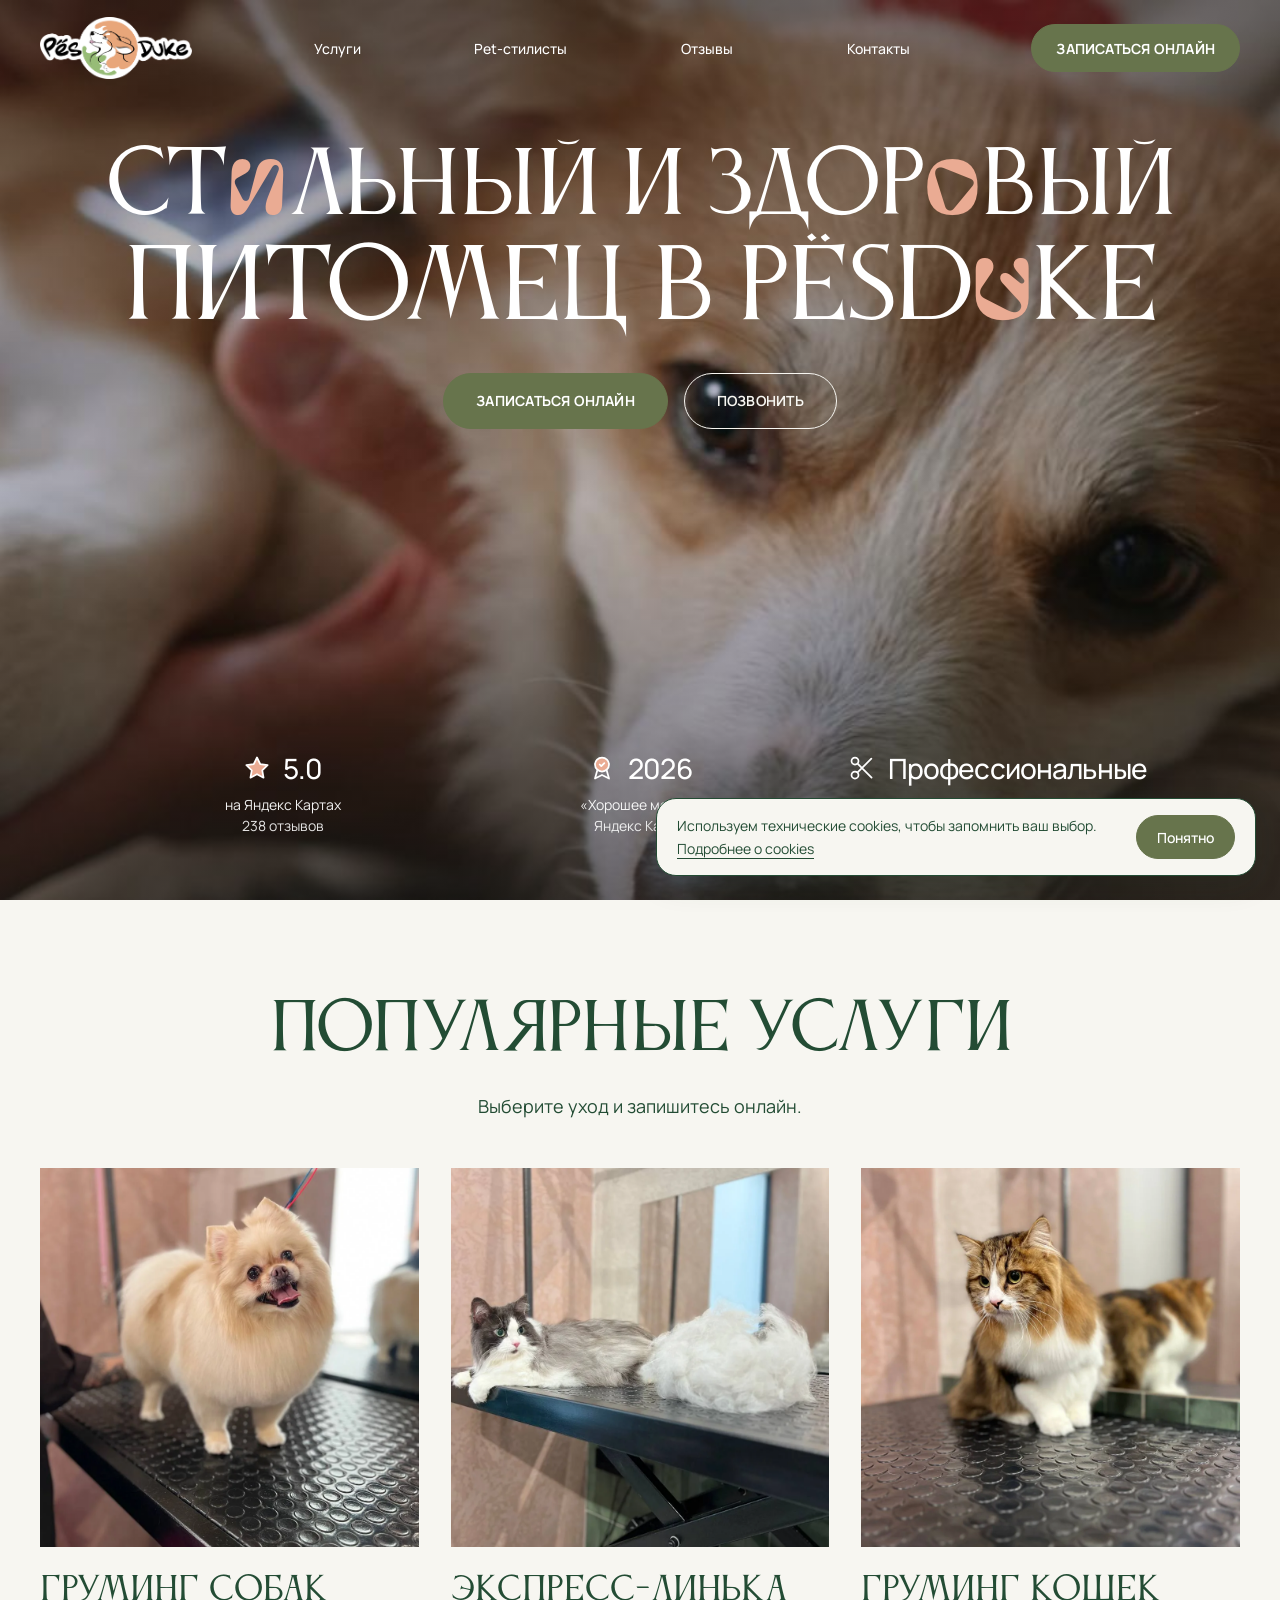
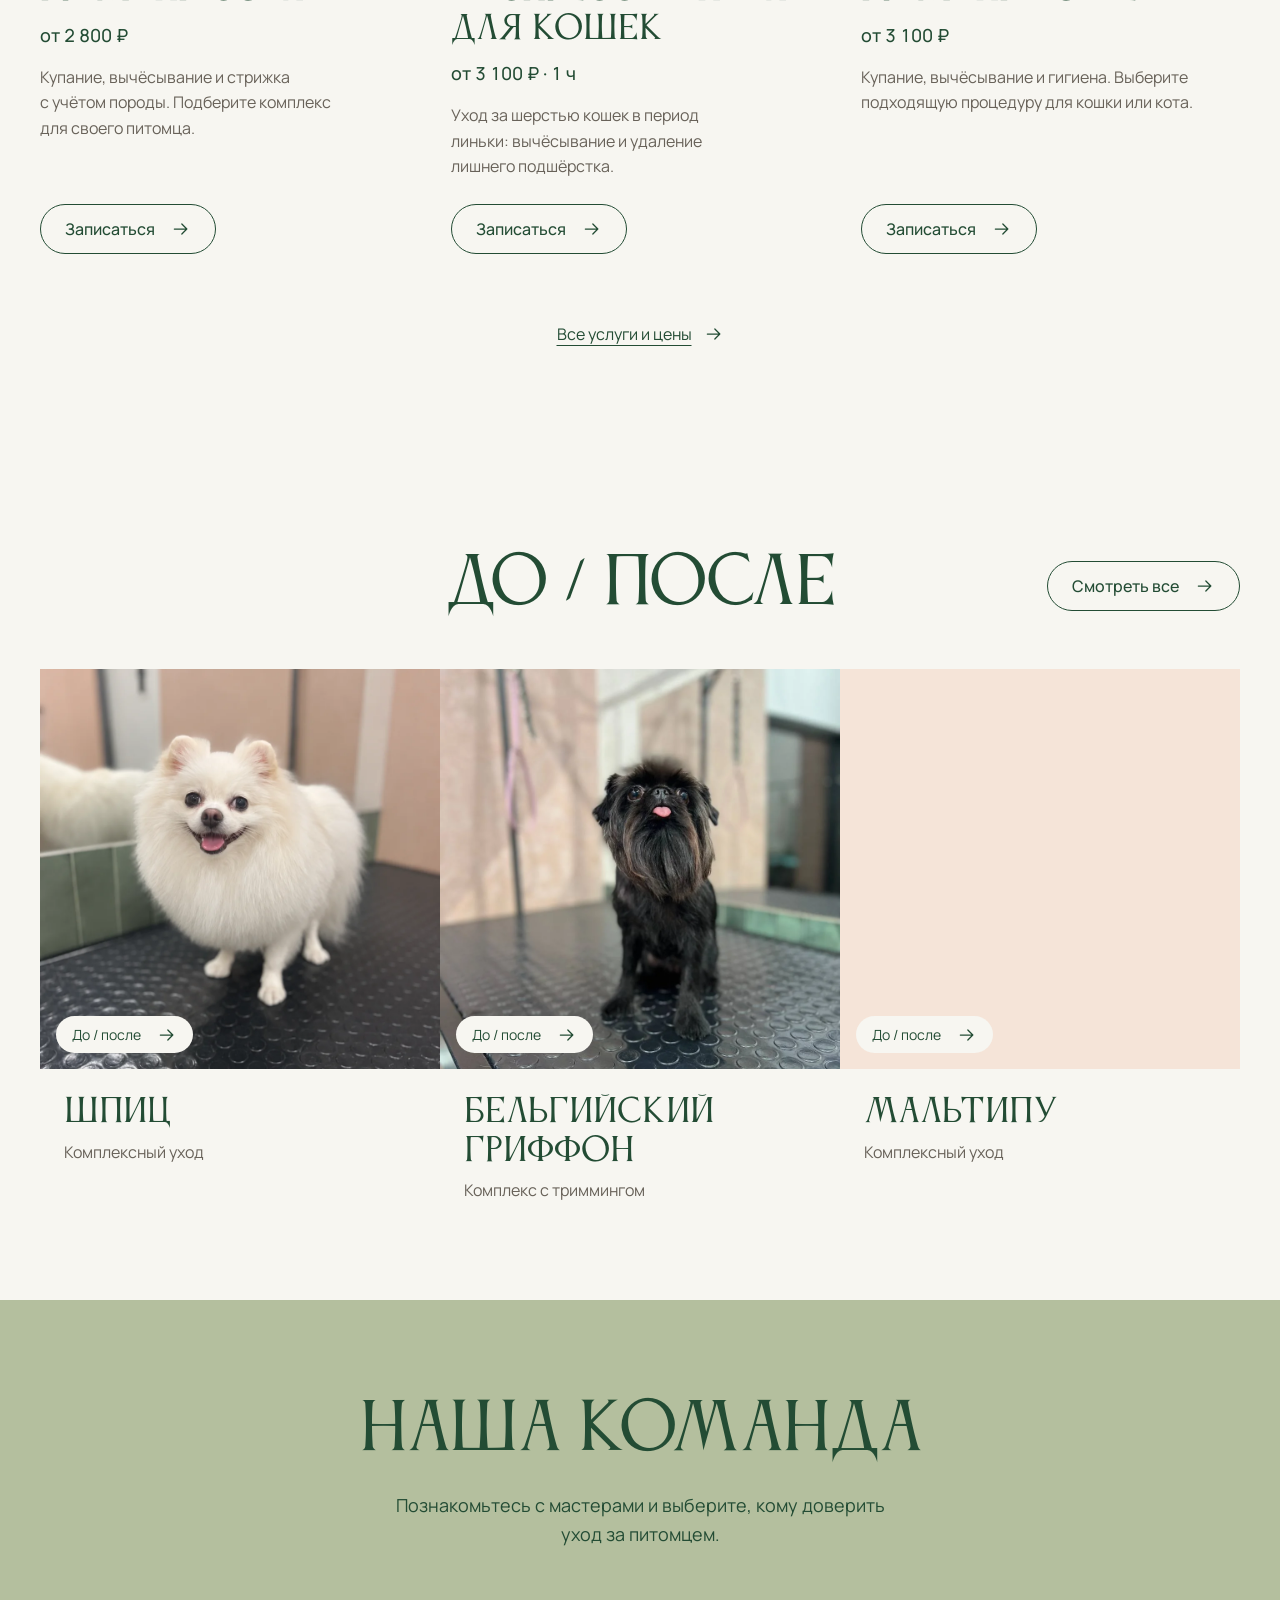
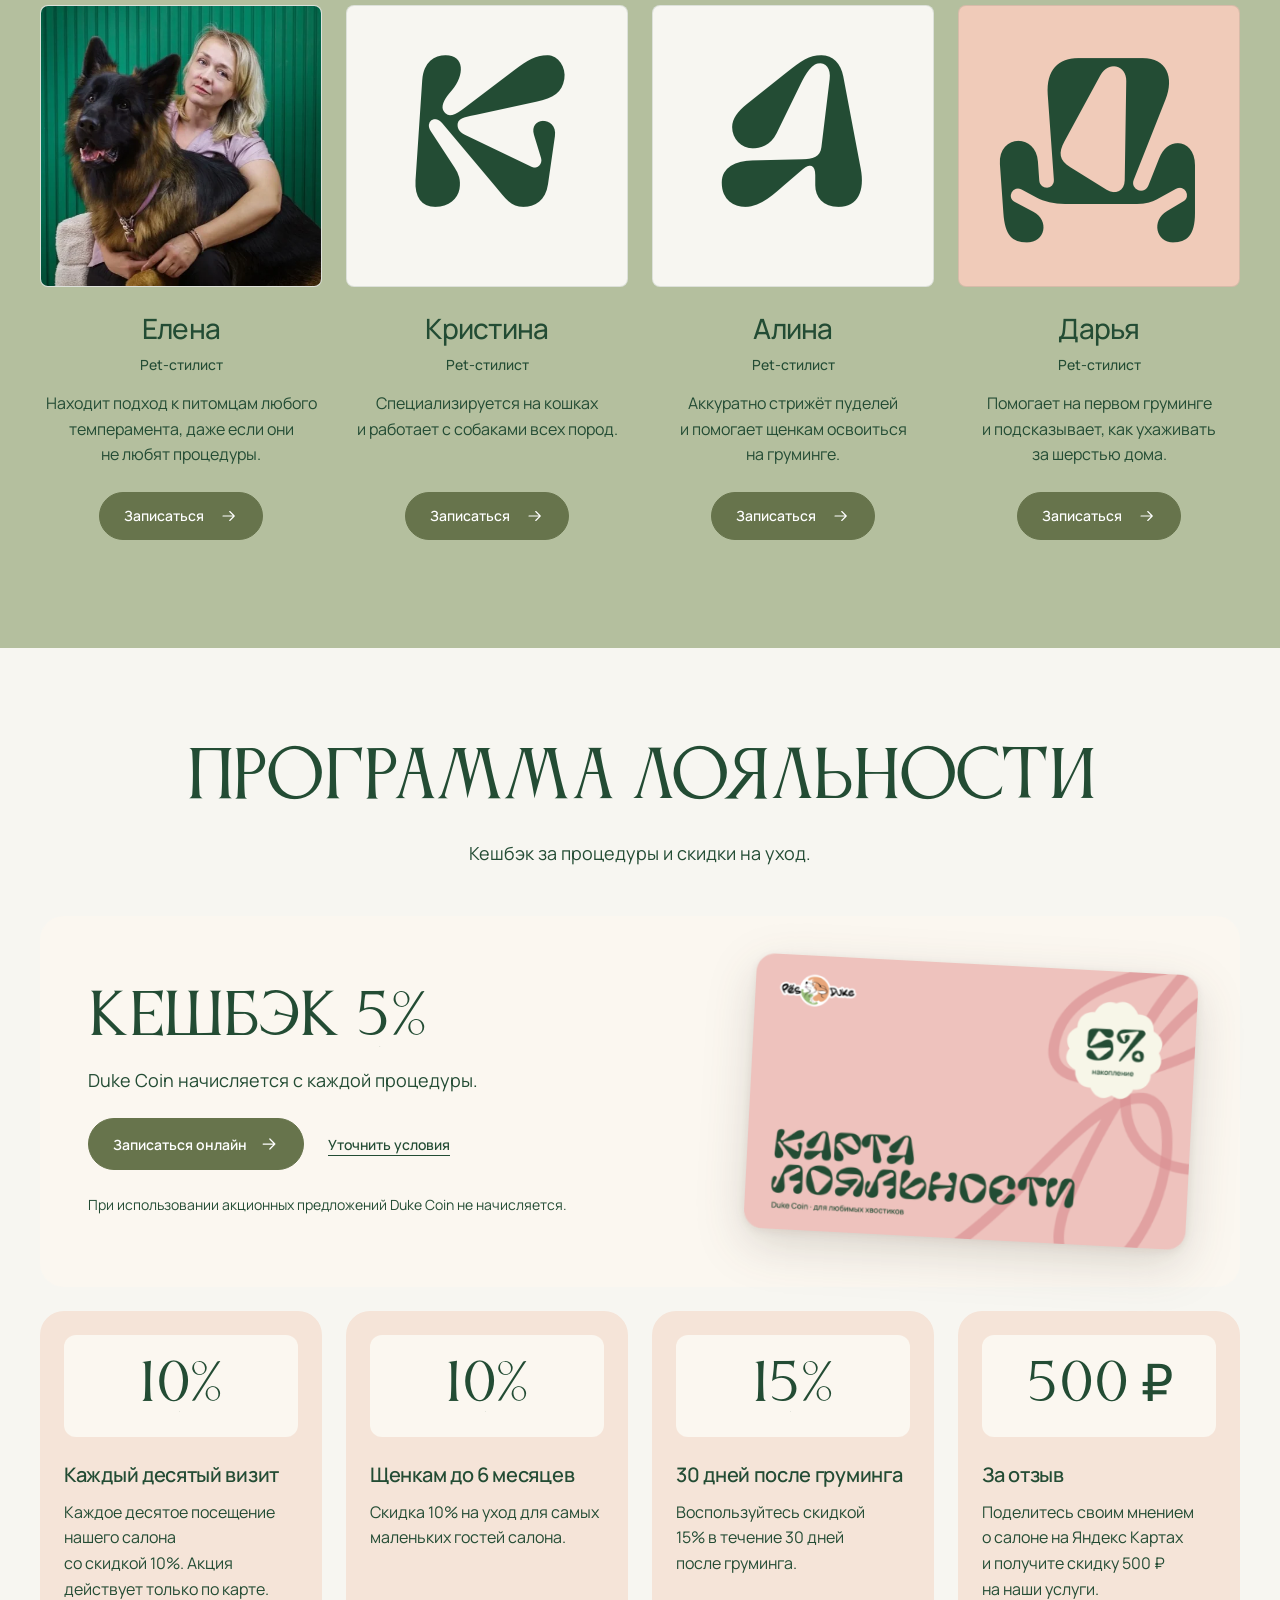
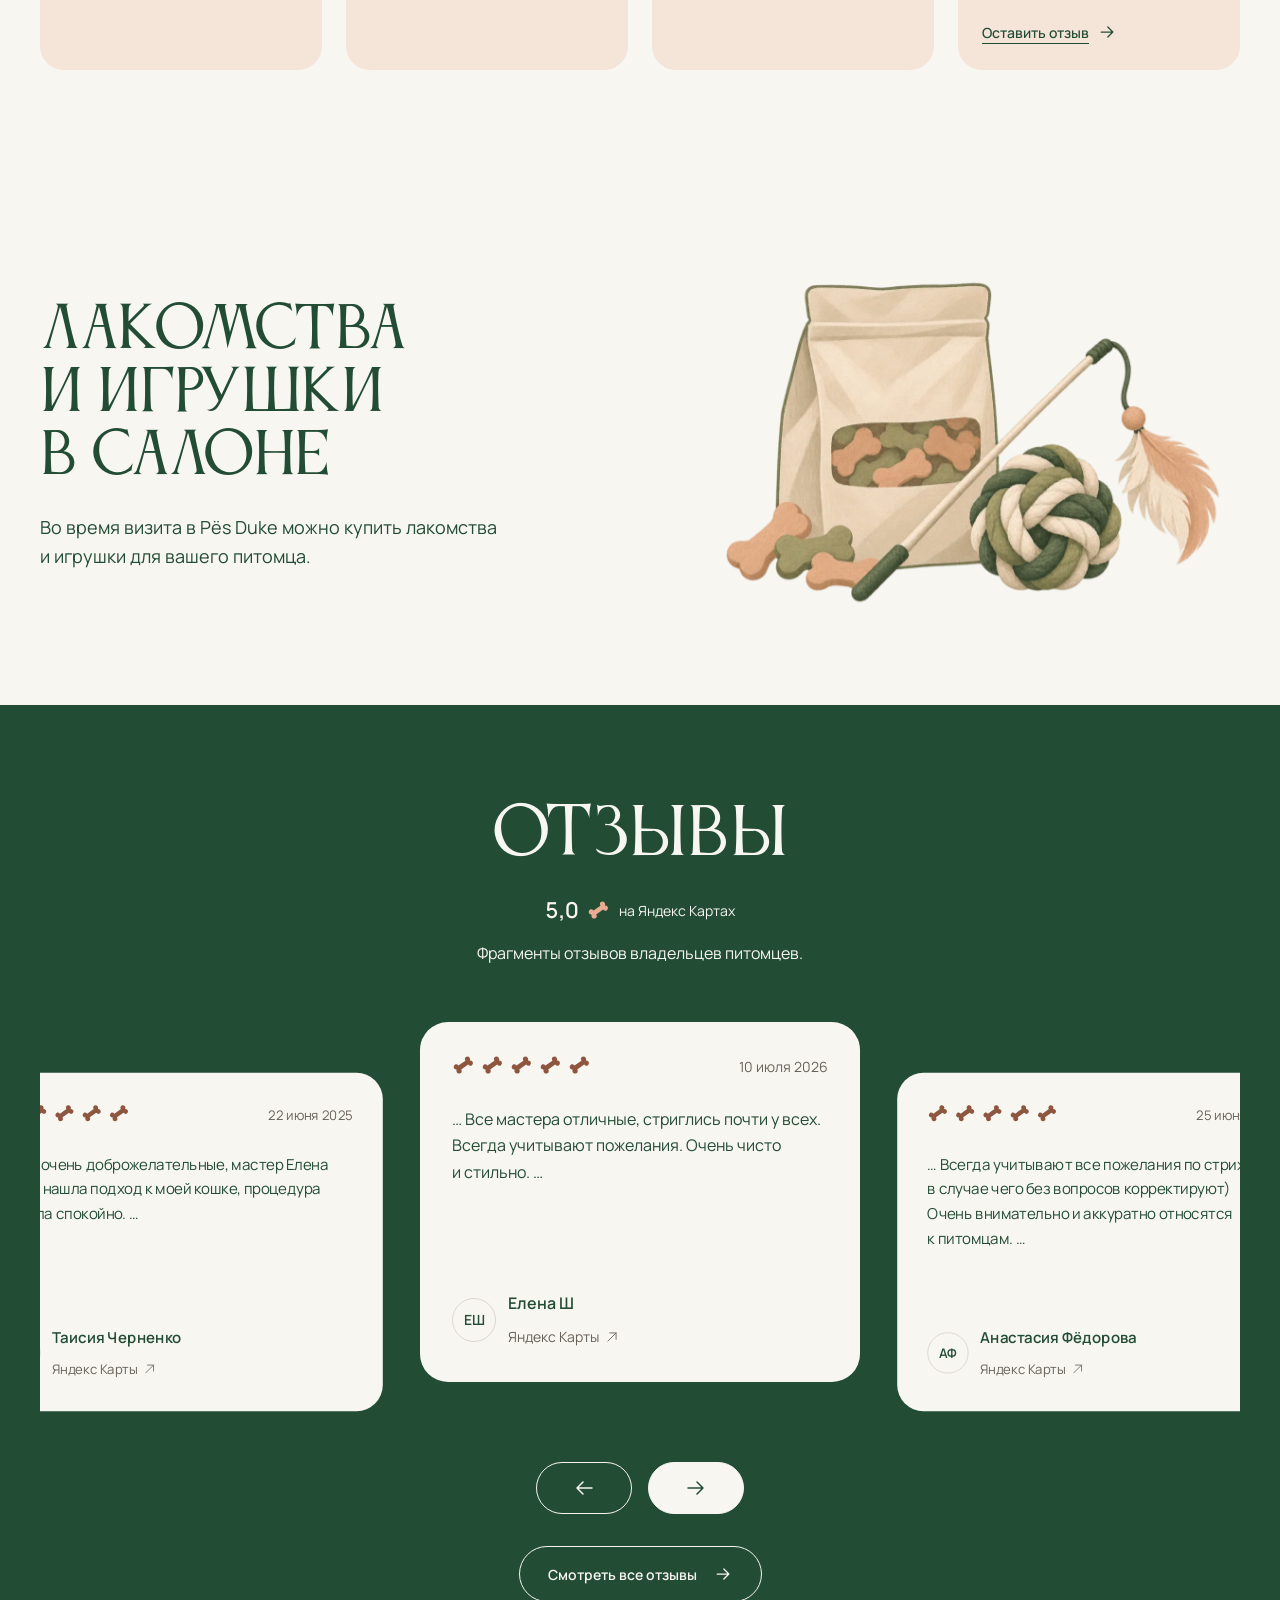
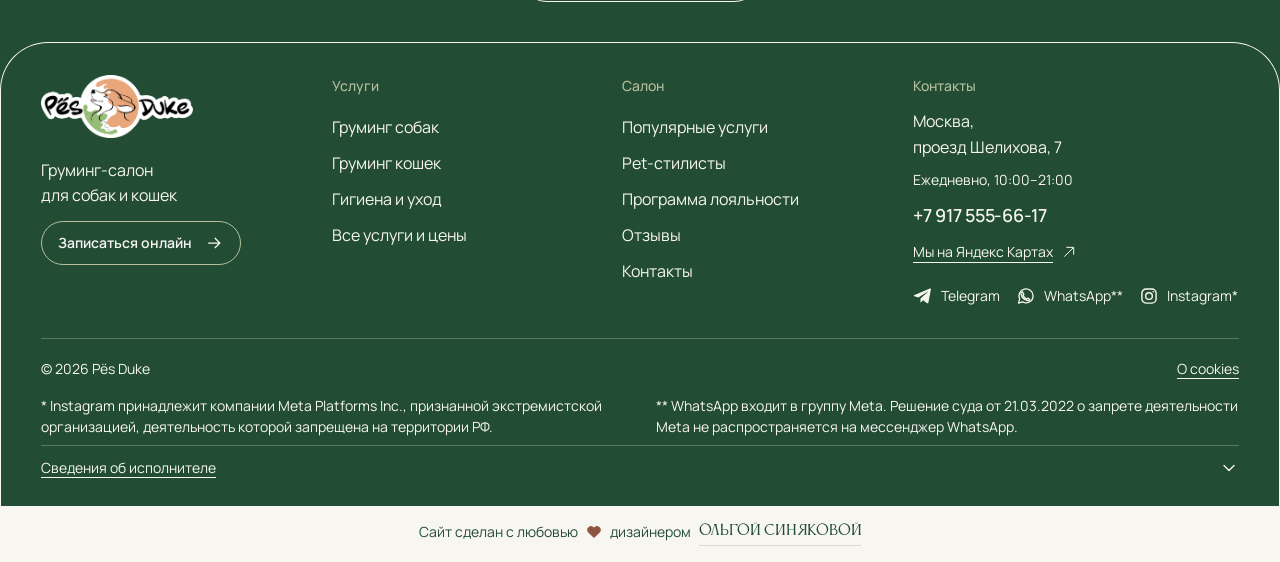
==== commit 07ccecd0: "Feature Belgian griffon in before and after gallery" ====
--- a/index.html
+++ b/index.html
@@ -401,7 +401,7 @@
 <script defer src="assets/header.js?v=dock-1"></script>
 <link rel="stylesheet" href="assets/cookies.css?v=notice-2">
 <script defer src="assets/cookies.js?v=notice-1"></script>
-<script defer src="assets/works-gallery.js?v=load-1"></script>
+<script defer src="assets/works-gallery.js?v=load-2"></script>
 
 <link rel="preload" as="image" href="assets/hero-poster-v2.jpg" fetchpriority="high">
 </head>
@@ -499,12 +499,12 @@
      </article>
     </li>
     <li class="works-item" data-works-reveal>
-     <article aria-labelledby="work-poodle-title">
-      <a class="works-cover" href="assets/works/poodle-after.webp" data-work-title="Комплекс для пуделя" data-work-breed="Пудель" data-work-before="assets/works/poodle-before.webp" aria-label="Пудель — посмотреть до и после комплексного ухода" aria-haspopup="dialog" aria-controls="works-viewer">
-       <img src="assets/works/poodle-after.webp" width="960" height="1280" loading="lazy" decoding="async" alt="Пудель после комплексного ухода">
+     <article aria-labelledby="work-griffon-title">
+      <a class="works-cover" href="assets/works/griffon-elena-after.webp" data-work-title="Бельгийский гриффон" data-work-breed="Бельгийский гриффон" data-work-service="комплекса с триммингом" data-work-service-label="Комплекс с триммингом" data-work-master="Елена" data-work-before="assets/works/griffon-elena-before.webp" aria-label="Бельгийский гриффон — посмотреть до и после комплекса с триммингом" aria-haspopup="dialog" aria-controls="works-viewer">
+       <img src="assets/works/griffon-elena-after.webp" width="960" height="1280" loading="lazy" decoding="async" alt="Бельгийский гриффон после комплекса с триммингом">
        <span class="works-cover-label" aria-hidden="true">До / после<svg viewBox="0 0 24 24"><path d="M4 12h15m-6-6 6 6-6 6"/></svg></span>
       </a>
-      <div class="works-caption"><h3 class="works-name" id="work-poodle-title">Пудель</h3><p class="works-service">Комплексный уход</p></div>
+      <div class="works-caption"><h3 class="works-name" id="work-griffon-title">Бельгийский гриффон</h3><p class="works-service">Комплекс с триммингом</p></div>
      </article>
     </li>
     <li class="works-item" data-works-reveal>
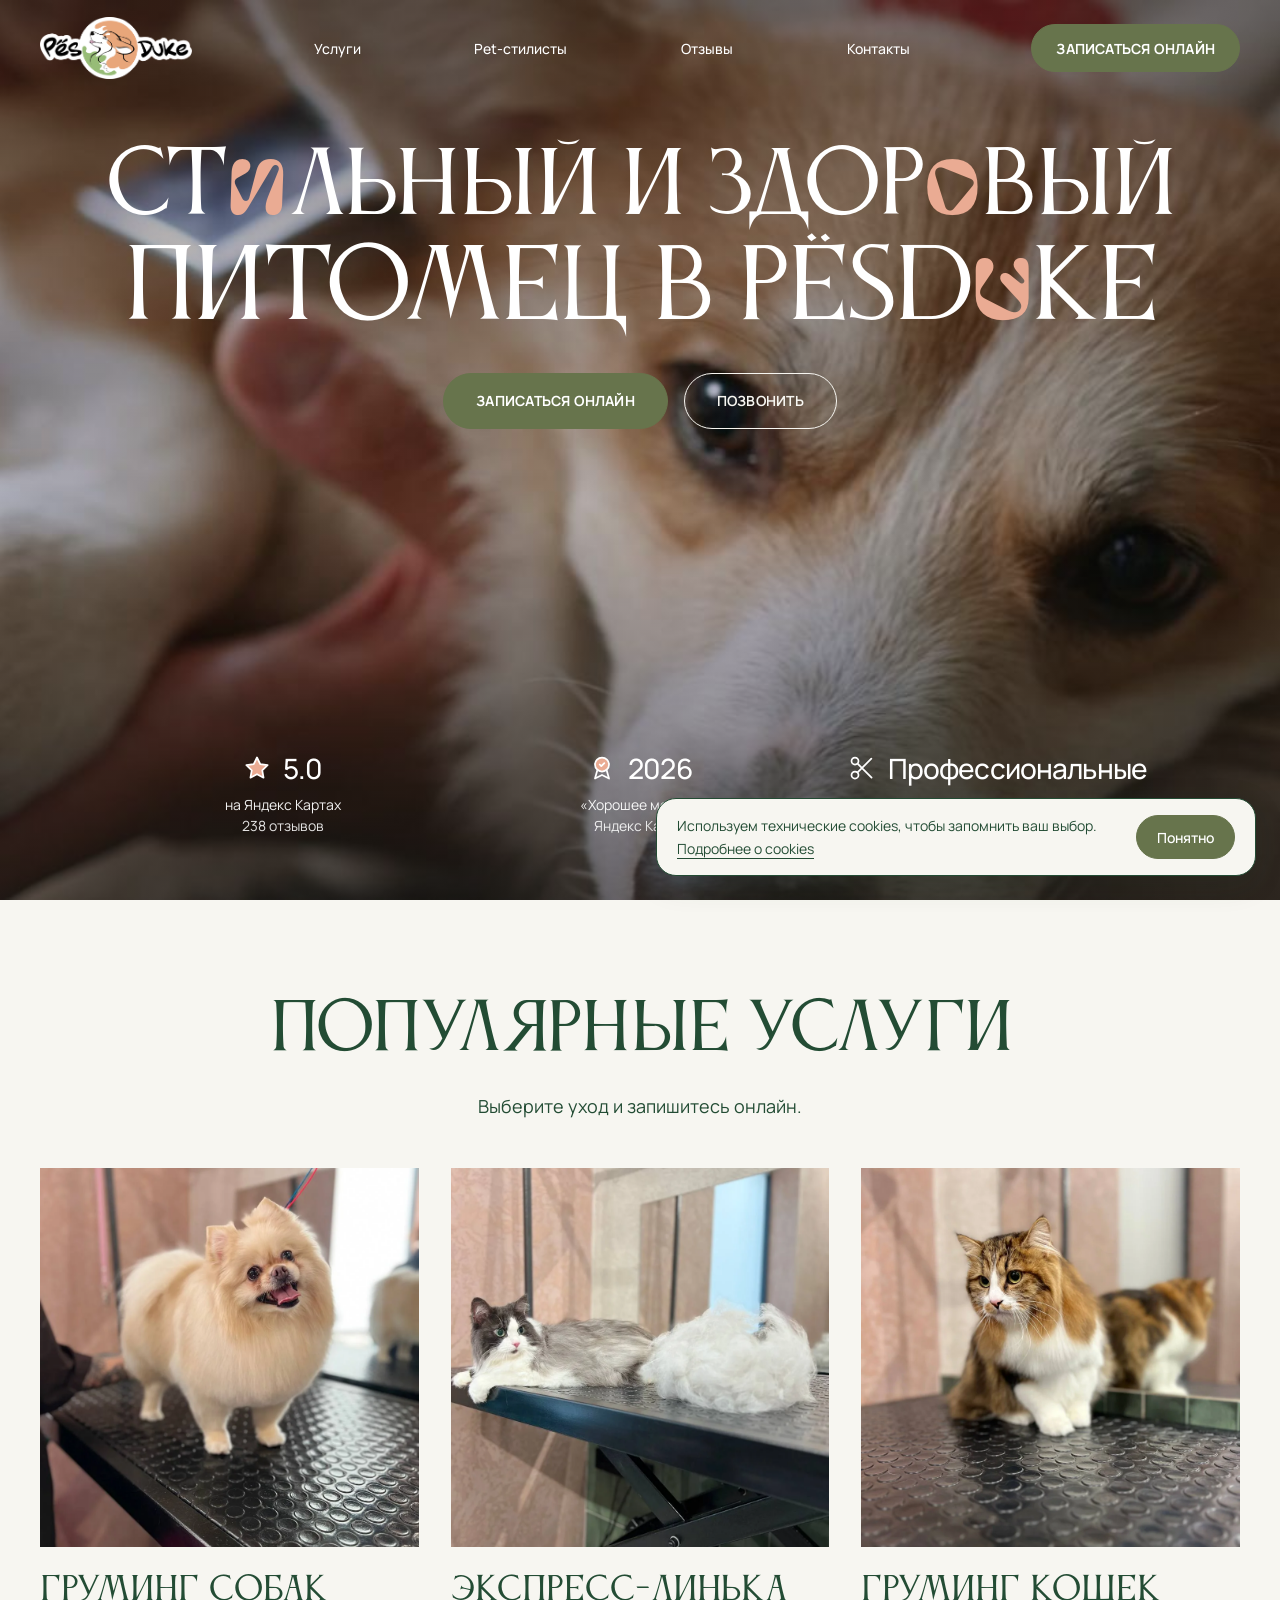
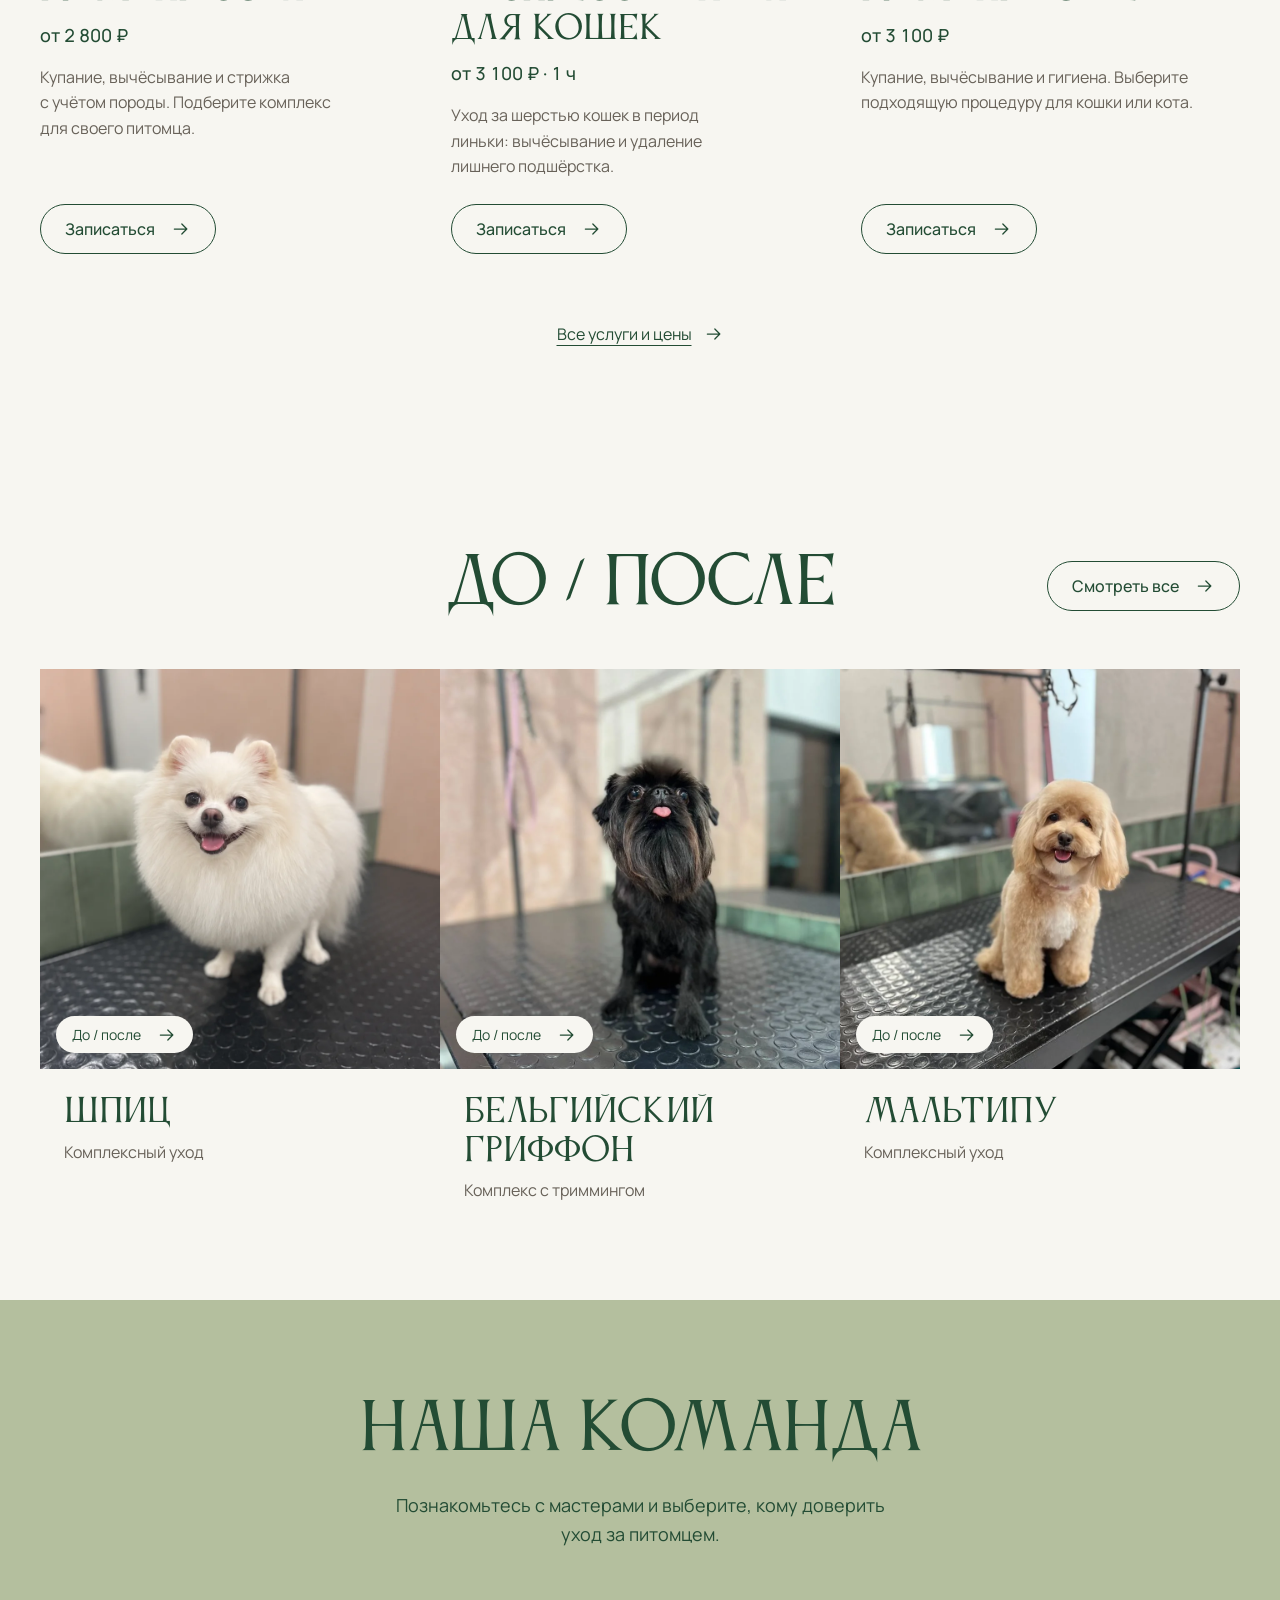
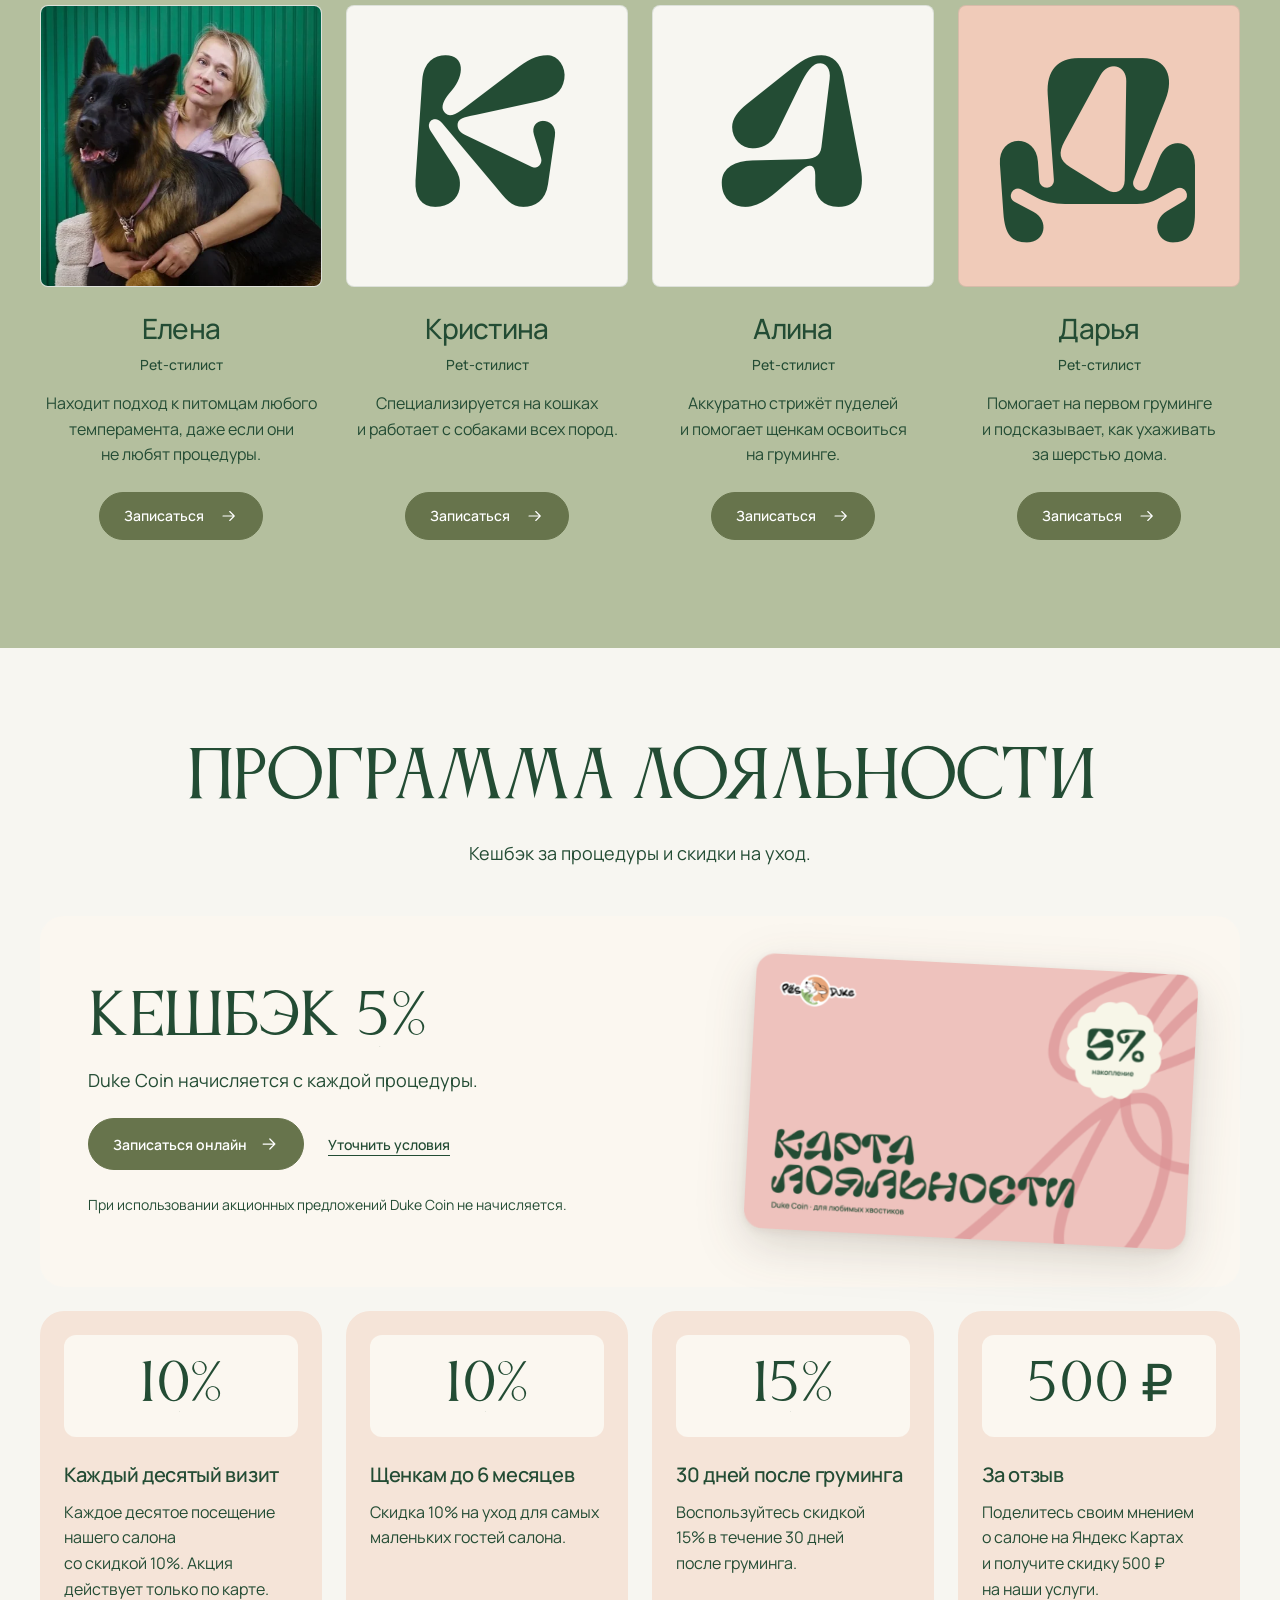
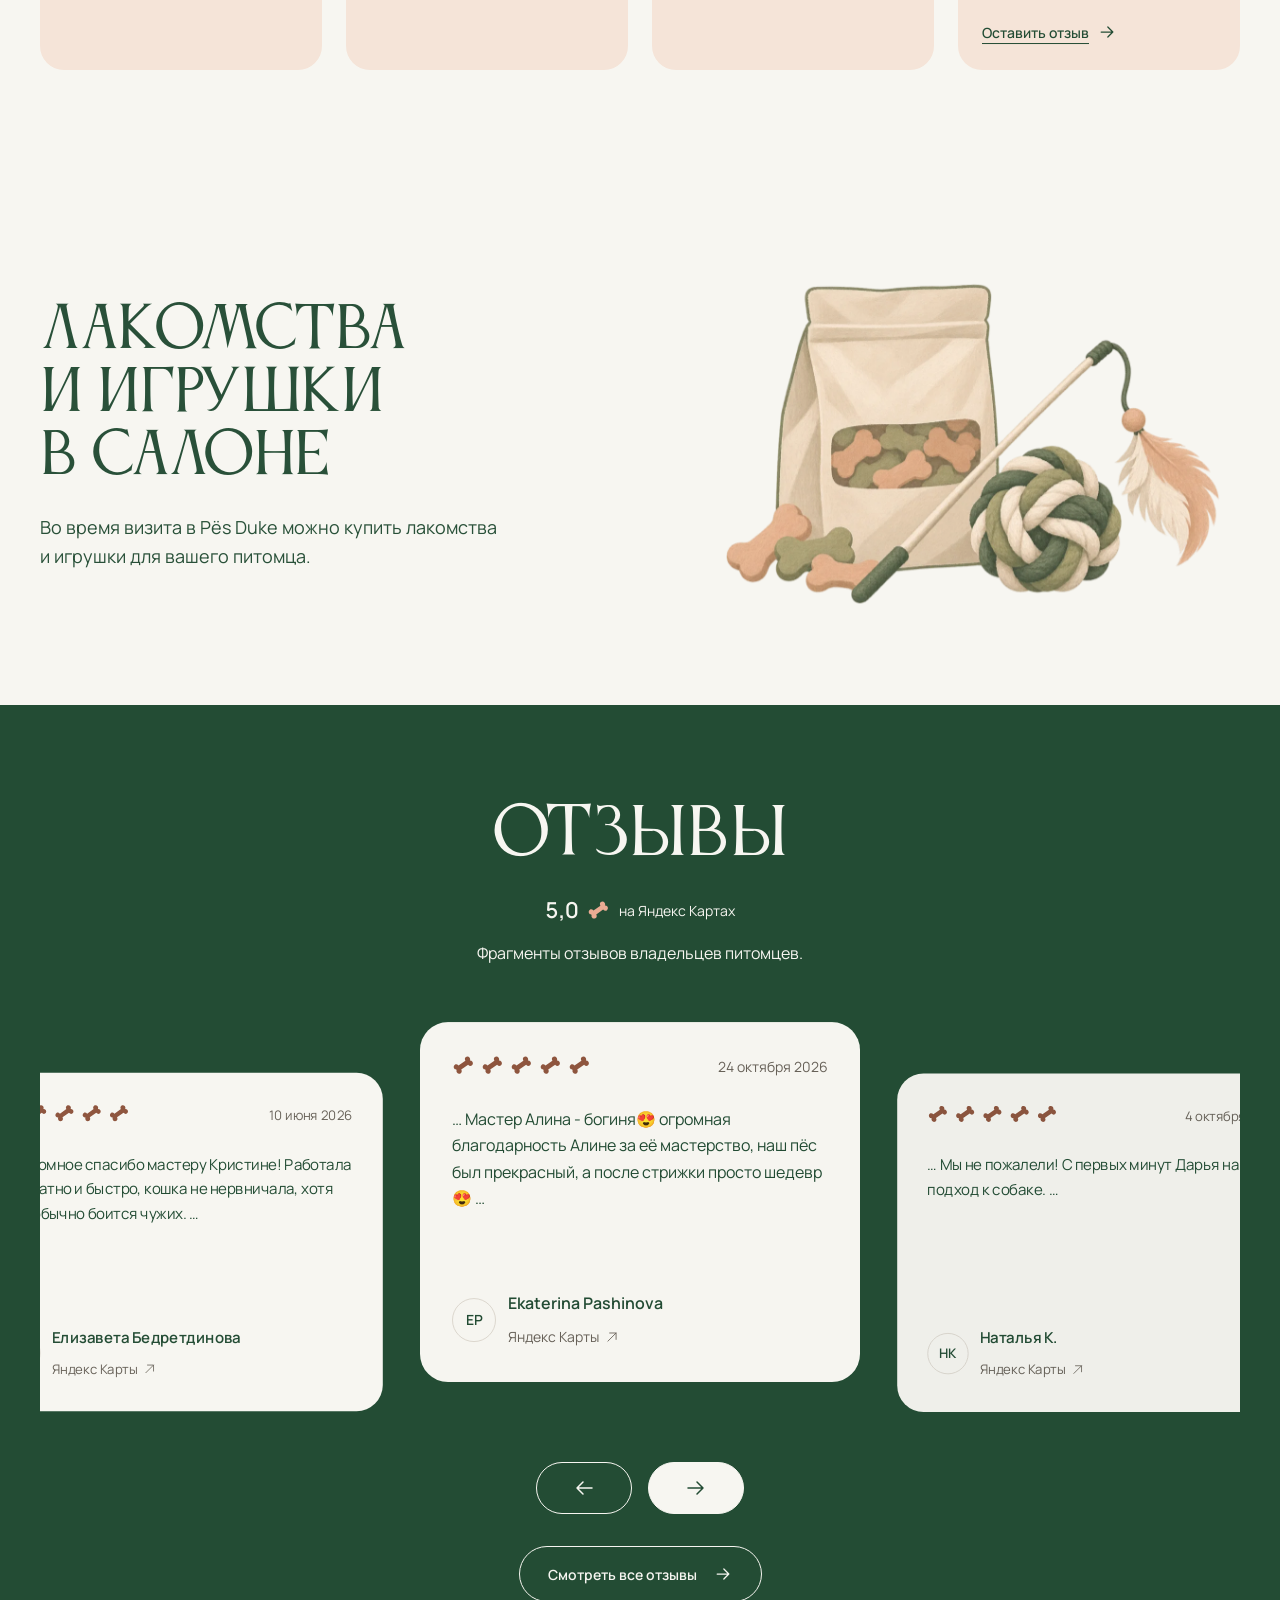
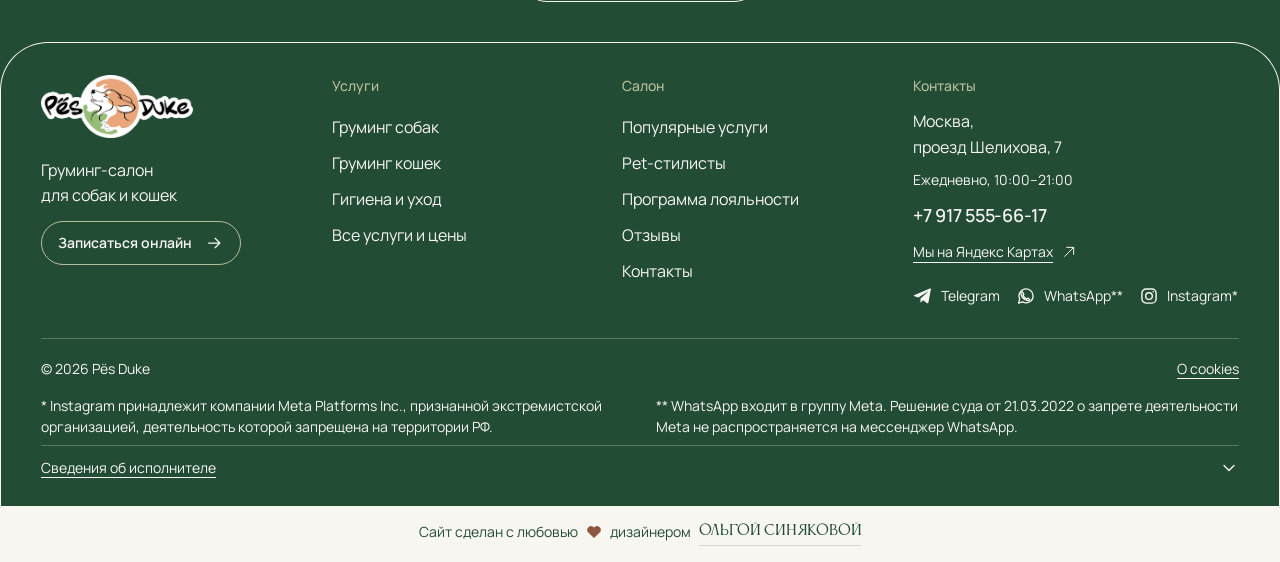
==== commit 2d4b7914: "Fix catalog search and add site icons and SEO metadata" ====
--- a/index.html
+++ b/index.html
@@ -5,6 +5,25 @@
 <meta name="viewport" content="width=device-width,initial-scale=1">
 <meta name="theme-color" content="#F7F6F1">
 <meta name="description" content="Pёs Duke — груминг-салон в Москве. Стрижка и уход за шерстью собак и кошек. Запись онлайн.">
+<link rel="canonical" href="https://pesdukegroom.ru/">
+<link rel="icon" href="./favicon.ico?v=1" sizes="16x16 32x32 48x48">
+<link rel="icon" href="./favicon.svg?v=1" type="image/svg+xml" sizes="any">
+<link rel="icon" href="./favicon-32x32.png?v=1" type="image/png" sizes="32x32">
+<link rel="apple-touch-icon" href="./apple-touch-icon.png?v=1" sizes="180x180">
+<meta property="og:type" content="website">
+<meta property="og:locale" content="ru_RU">
+<meta property="og:site_name" content="Pёs Duke">
+<meta property="og:url" content="https://pesdukegroom.ru/">
+<meta property="og:title" content="Pёs Duke — груминг-салон для собак и кошек в Москве">
+<meta property="og:description" content="Уход за собаками и кошками: услуги, работы до и после, мастера и программа лояльности. Запишитесь онлайн в Pёs Duke.">
+<meta property="og:image" content="https://pesdukegroom.ru/assets/social-cover-v1.jpg">
+<meta property="og:image:width" content="1200">
+<meta property="og:image:height" content="630">
+<meta property="og:image:alt" content="Pёs Duke — груминг-салон для собак и кошек">
+<meta name="twitter:card" content="summary_large_image">
+<meta name="twitter:title" content="Pёs Duke — груминг-салон для собак и кошек в Москве">
+<meta name="twitter:description" content="Уход за собаками и кошками: услуги, работы до и после, мастера и программа лояльности. Запишитесь онлайн в Pёs Duke.">
+<meta name="twitter:image" content="https://pesdukegroom.ru/assets/social-cover-v1.jpg">
 <title>Стильный и здоровый питомец в PёsDuke</title>
 <style>
 @font-face{font-family:Manrope;src:url('assets/manrope-v2.ttf') format('truetype');font-style:normal;font-weight:200 800;font-display:swap}
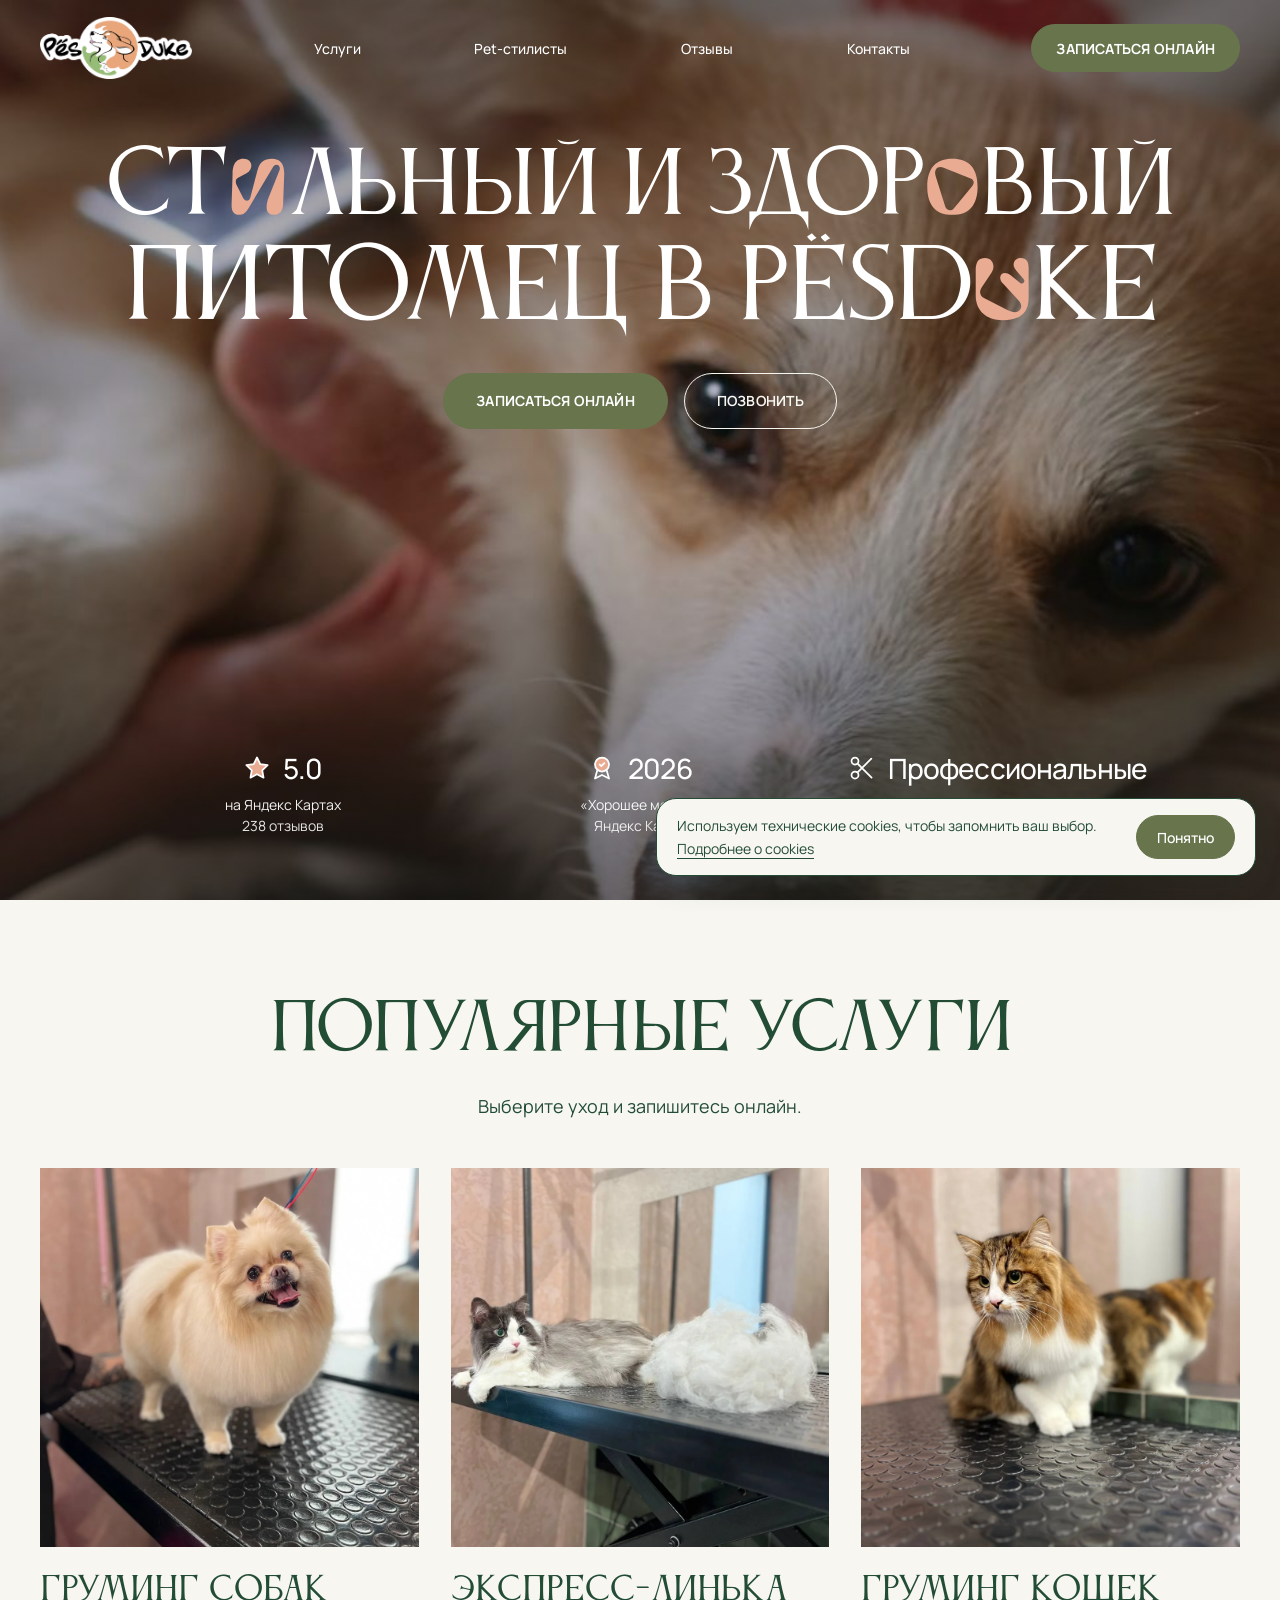
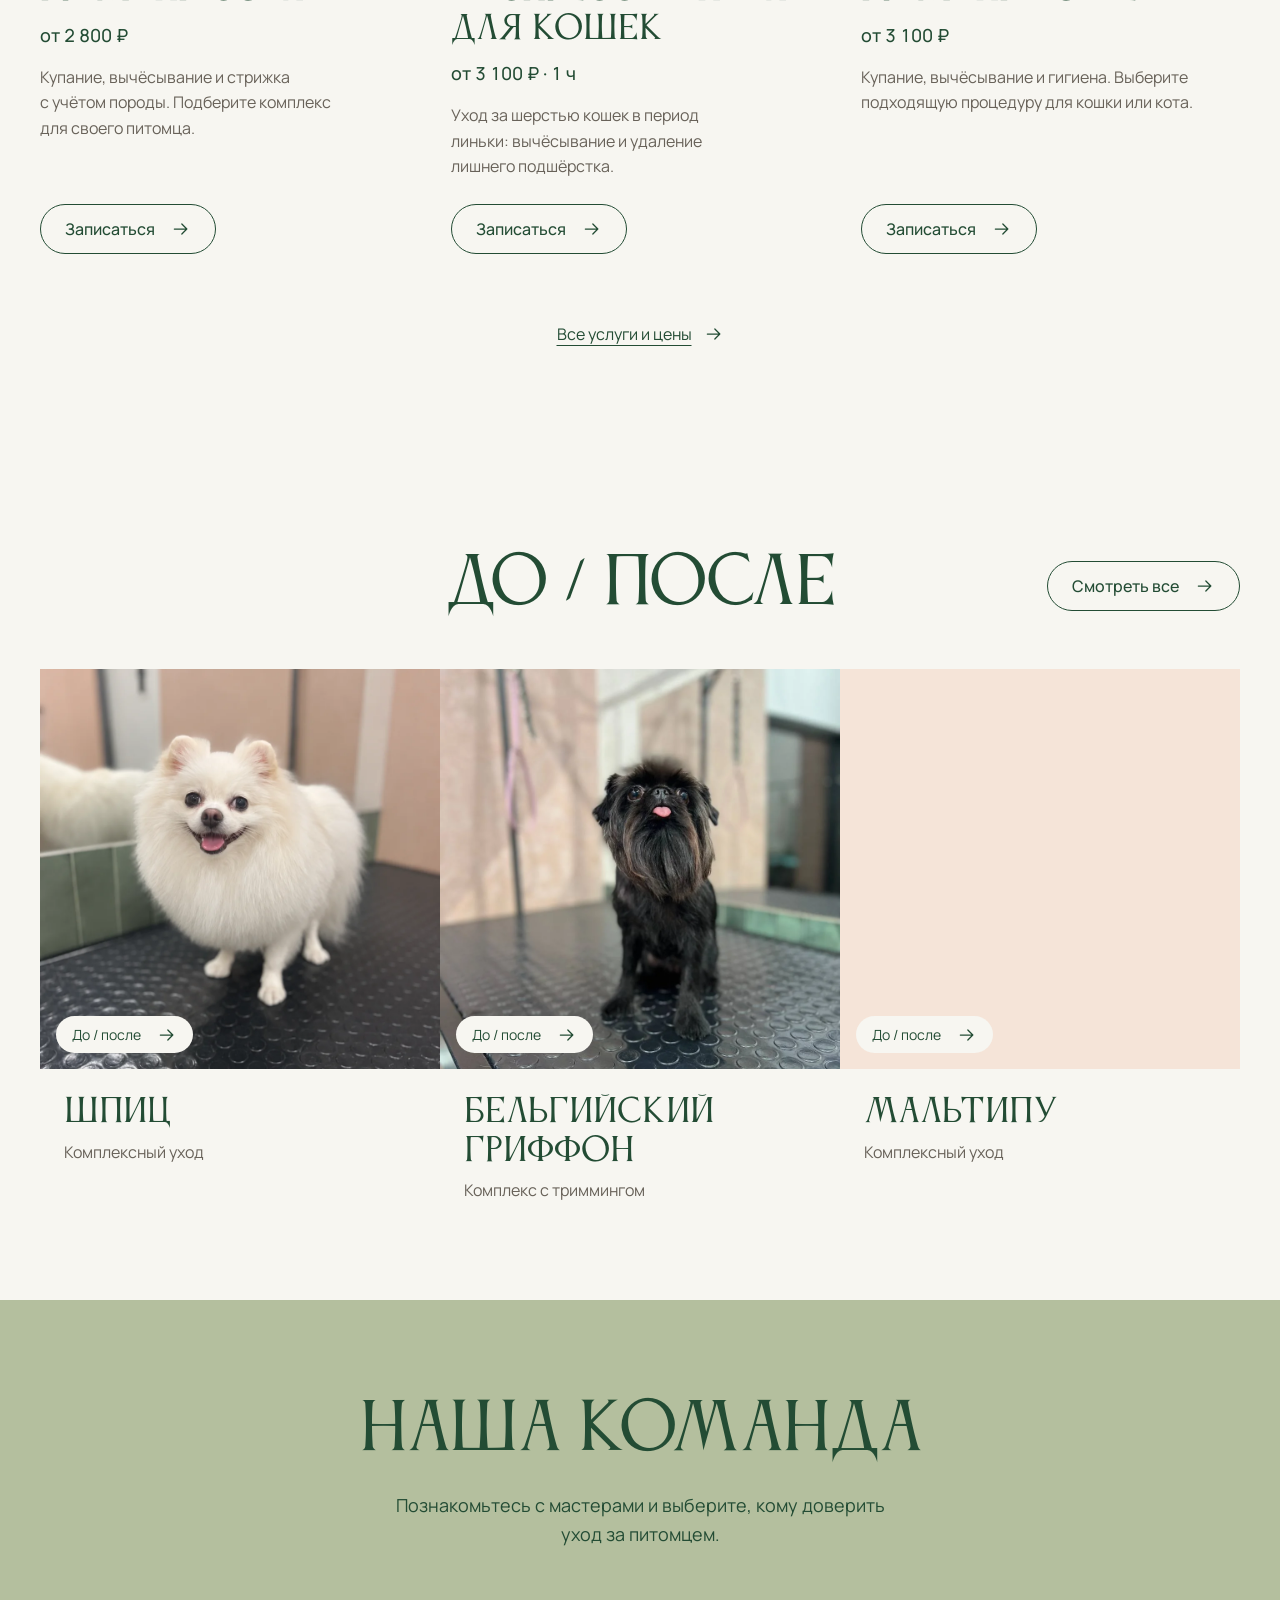
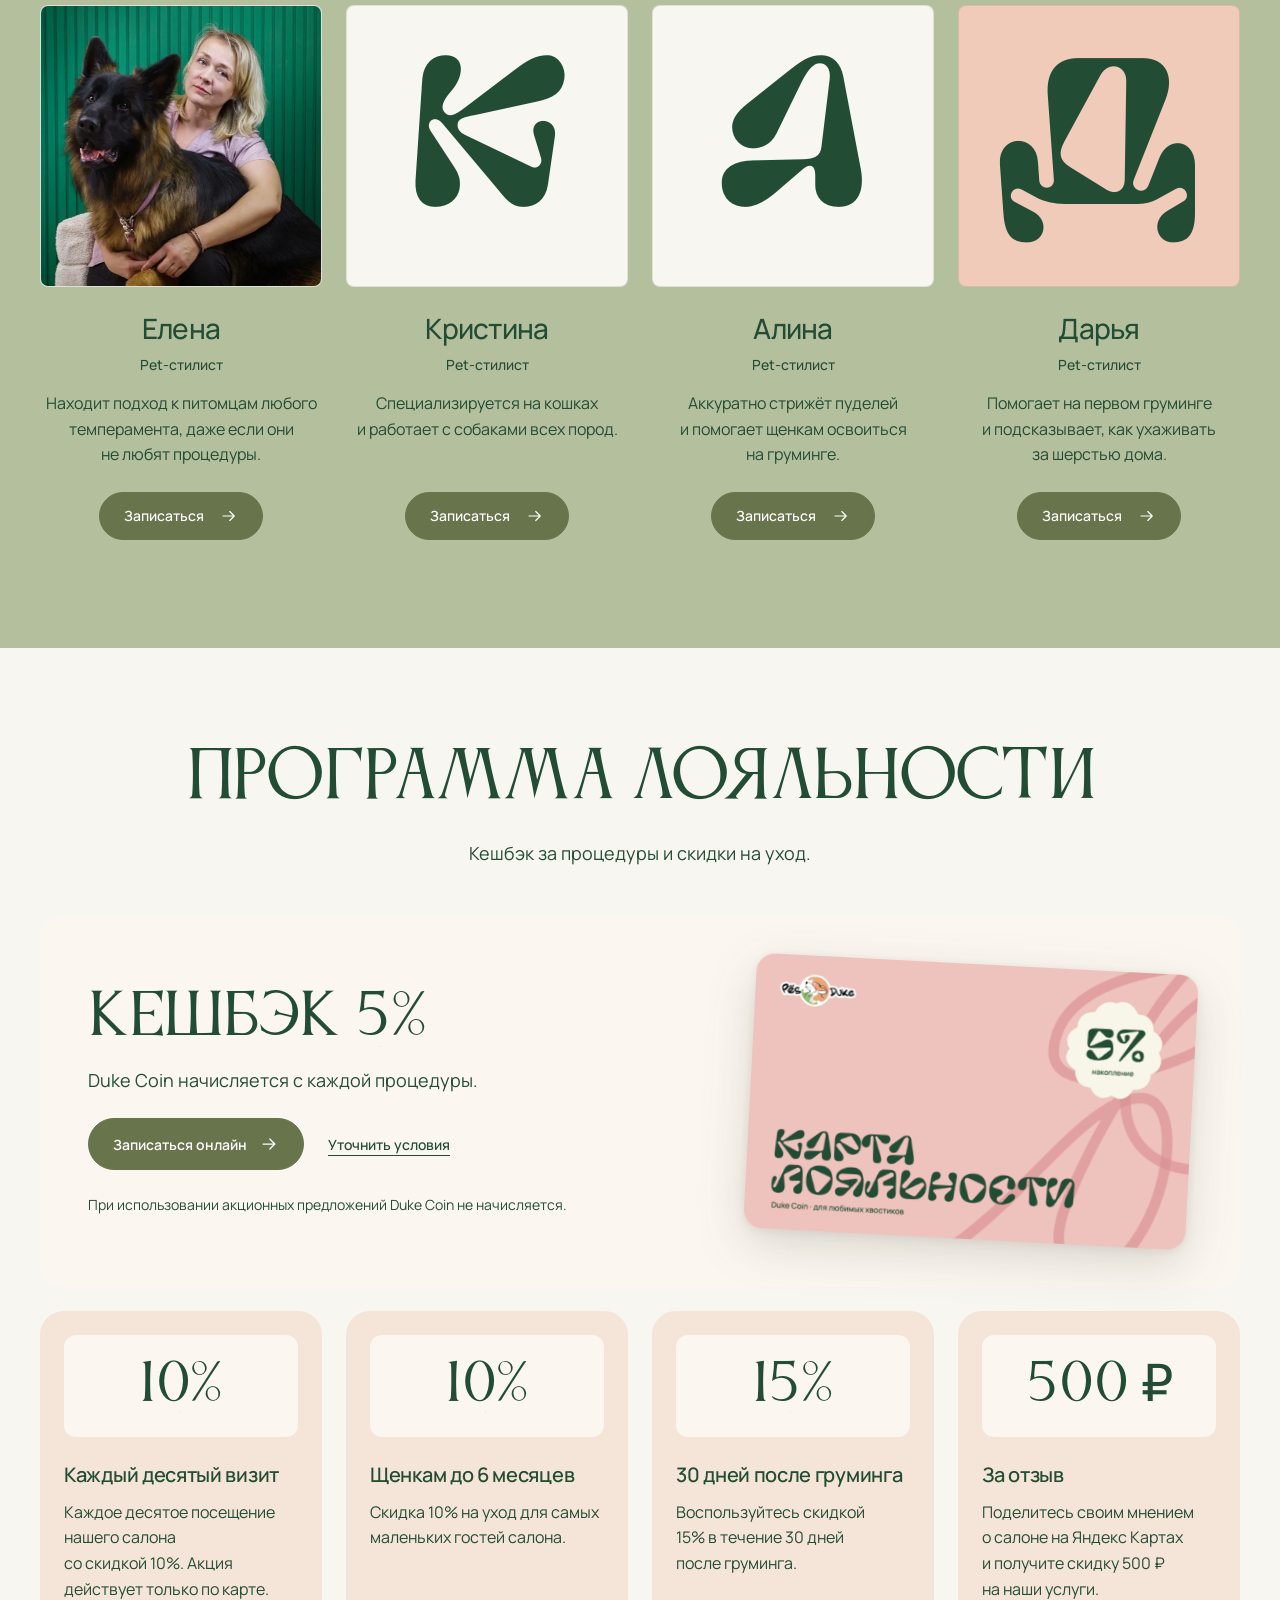
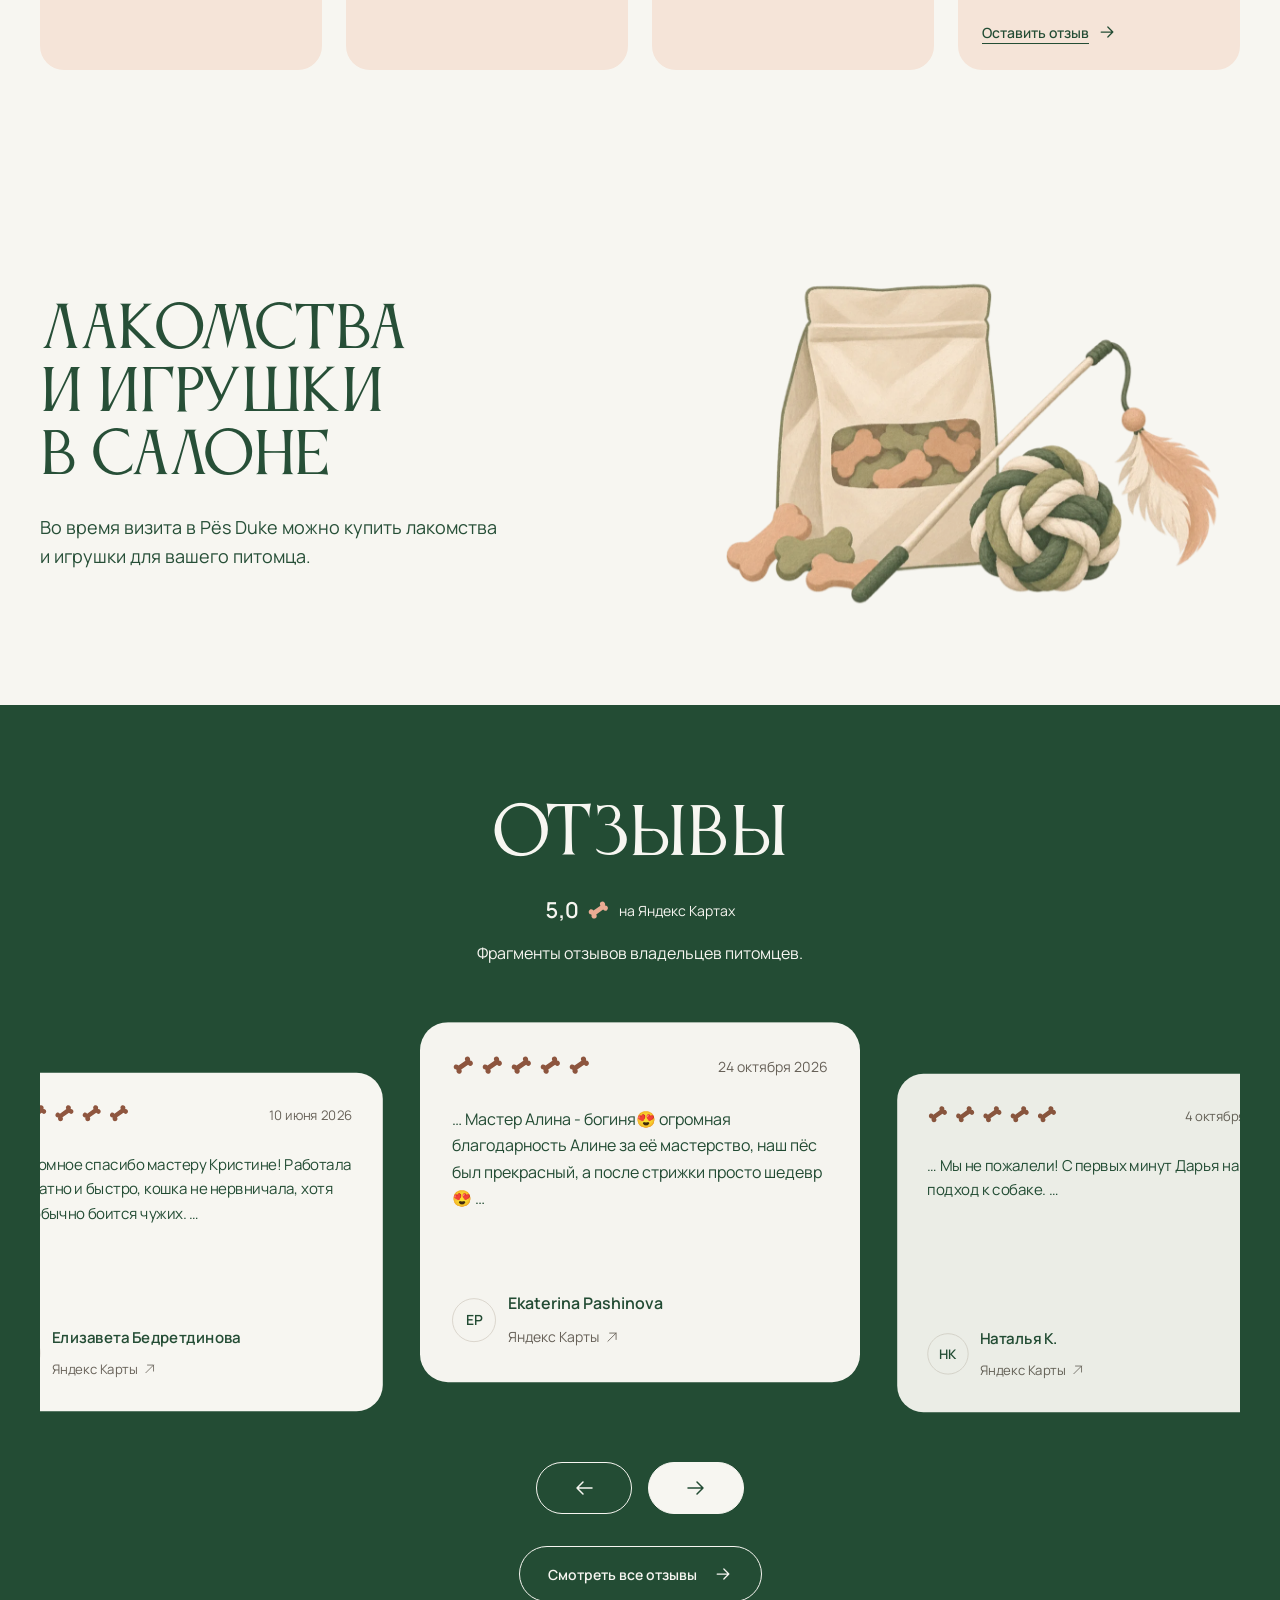
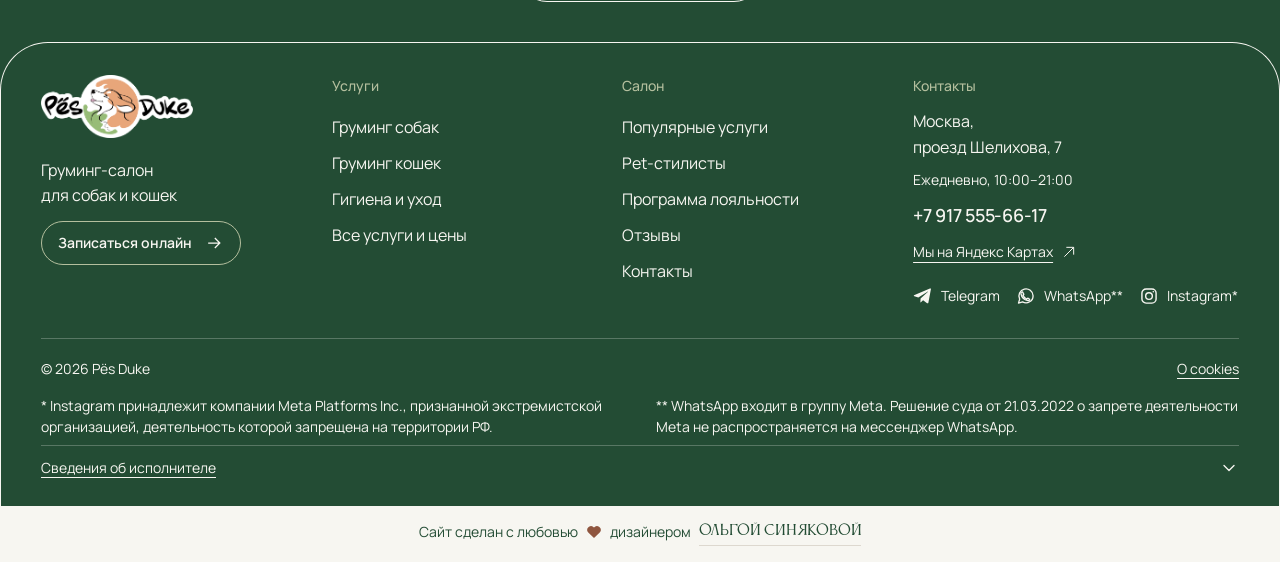
==== commit cd5bb865: "Render hero accent letters as inline SVG outlines" ====
--- a/index.html
+++ b/index.html
@@ -133,7 +133,7 @@
 @media(max-width:767px){.hero-media video{left:0;width:100%;height:360px;object-position:100% 50%}.hero-media:after{display:none}}
 
 
-/* Display typography: Anticva with individual Pilowlava glyphs. */
+/* Display typography: Anticva with inline outlines from the licensed Pilowlava font. */
 .header-inner,.hero-grid{width:calc(100% - var(--page-margin)*2);max-width:none}
 .header-inner{gap:32px}
 .desktop-nav{flex:1;justify-content:space-evenly;gap:24px;margin-left:0}
@@ -143,7 +143,9 @@
 .headline-line{display:block;white-space:nowrap}
 .headline-line + .headline-line{text-align:right;font-size:1.11em;margin-top:8px}
 .headline-word{display:inline-block;white-space:nowrap}
-.headline-accent{font-family:Pilowlava,serif;font-size:.84em;letter-spacing:-.025em;color:var(--peach);font-weight:400}
+.headline-accent{font-size:.84em;color:var(--peach);font-weight:400}
+.headline-accent svg{display:inline-block;height:.82em;vertical-align:-.02em;margin-inline-end:-.025em;fill:currentColor;overflow:visible}
+.headline-accent-text{position:absolute;width:1px;height:1px;padding:0;margin:-1px;overflow:hidden;clip:rect(0,0,0,0);white-space:nowrap;border:0}
 .hero-copy{grid-row:2;grid-column:1 / span 6}
 .hero-description{max-width:560px;margin:0}
 .hero-action{grid-row:3;grid-column:1 / span 6}
@@ -442,7 +444,7 @@
 <main id="main">
  <section class="hero" aria-labelledby="hero-title">
   <div class="container hero-grid">
-   <h1 id="hero-title"><span class="headline-line"><span class="headline-word" data-enter="left">Ст<span class="headline-accent">и</span>льный</span> <span class="headline-word" data-enter="right">и&nbsp;здор<span class="headline-accent">о</span>вый</span></span> <span class="headline-line"><span class="headline-word" data-enter="left">питомец</span> <span class="headline-word" data-enter="right">в&nbsp;PёsD<span class="headline-accent">u</span>ke</span></span></h1>
+   <h1 id="hero-title" aria-label="Стильный и здоровый питомец в PёsDuke"><span class="headline-line"><span class="headline-word" data-enter="left">Ст<span class="headline-accent"><span class="headline-accent-text">и</span><svg xmlns="http://www.w3.org/2000/svg" viewBox="0 -800 872 820" width="872" height="820" style="width:0.872em" aria-hidden="true" focusable="false"><path d="M79 -576L65 -127C62 -31 103 15 165 15C221 15 260 -6 310 -90L649 -658C690 -727 766 -678 740 -613L591 -241C544 -123 532 15 662 15C722 15 787 -20 791 -134L806 -552C811 -701 754 -775 631 -775C525 -775 460 -728 430 -613L329 -229C314 -172 255 -169 230 -219L137 -403C114 -448 120 -486 156 -506L275 -572C383 -632 360 -775 232 -775C94 -775 81 -638 79 -576Z"/></svg></span>льный</span> <span class="headline-word" data-enter="right">и&nbsp;здор<span class="headline-accent"><span class="headline-accent-text">о</span><svg xmlns="http://www.w3.org/2000/svg" viewBox="0 -800 829 820" width="829" height="820" style="width:0.829em" aria-hidden="true" focusable="false"><path d="M414 15C647 15 769 -120 769 -382C769 -644 647 -775 414 -775C182 -775 60 -644 60 -382C60 -120 182 15 414 15ZM695 -391L431 -72C393 -27 329 -51 313 -103L178 -534C149 -628 212 -680 292 -648L671 -496C719 -477 729 -432 695 -391Z"/></svg></span>вый</span></span> <span class="headline-line"><span class="headline-word" data-enter="left">питомец</span> <span class="headline-word" data-enter="right">в&nbsp;PёsD<span class="headline-accent"><span class="headline-accent-text">u</span><svg xmlns="http://www.w3.org/2000/svg" viewBox="0 -800 792 820" width="792" height="820" style="width:0.792em" aria-hidden="true" focusable="false"><path d="M403 -453L607 -232C630 -208 654 -162 624 -120C594 -78 541 -72 455 -116L171 -262C112 -292 98 -346 139 -407L262 -589C310 -660 284 -775 177 -775C101 -775 60 -730 60 -619L60 -295C60 -105 198 15 400 15C617 15 732 -75 732 -268L732 -643C732 -730 704 -775 632 -775C575 -775 541 -739 541 -691C541 -654 563 -628 607 -577L665 -510C685 -487 678 -470 667 -459C659 -451 641 -444 620 -461L504 -555C405 -635 323 -540 403 -453Z"/></svg></span>ke</span></span></h1>
    <figure class="hero-media" aria-hidden="true"><img class="hero-poster" src="assets/hero-poster-v2.jpg" alt="" width="1280" height="674" fetchpriority="high" decoding="async"><video id="hero-video" muted loop playsinline preload="none" poster="assets/hero-poster-v2.jpg"></video></figure>
    <button class="video-control" type="button" data-state="paused" aria-label="Включить фоновое видео" title="Включить фоновое видео"><svg class="pause-icon" viewBox="0 0 24 24" aria-hidden="true"><path d="M8 5v14M16 5v14"/></svg><svg class="play-icon" viewBox="0 0 24 24" aria-hidden="true"><path d="m8 4 12 8-12 8Z"/></svg></button>
 
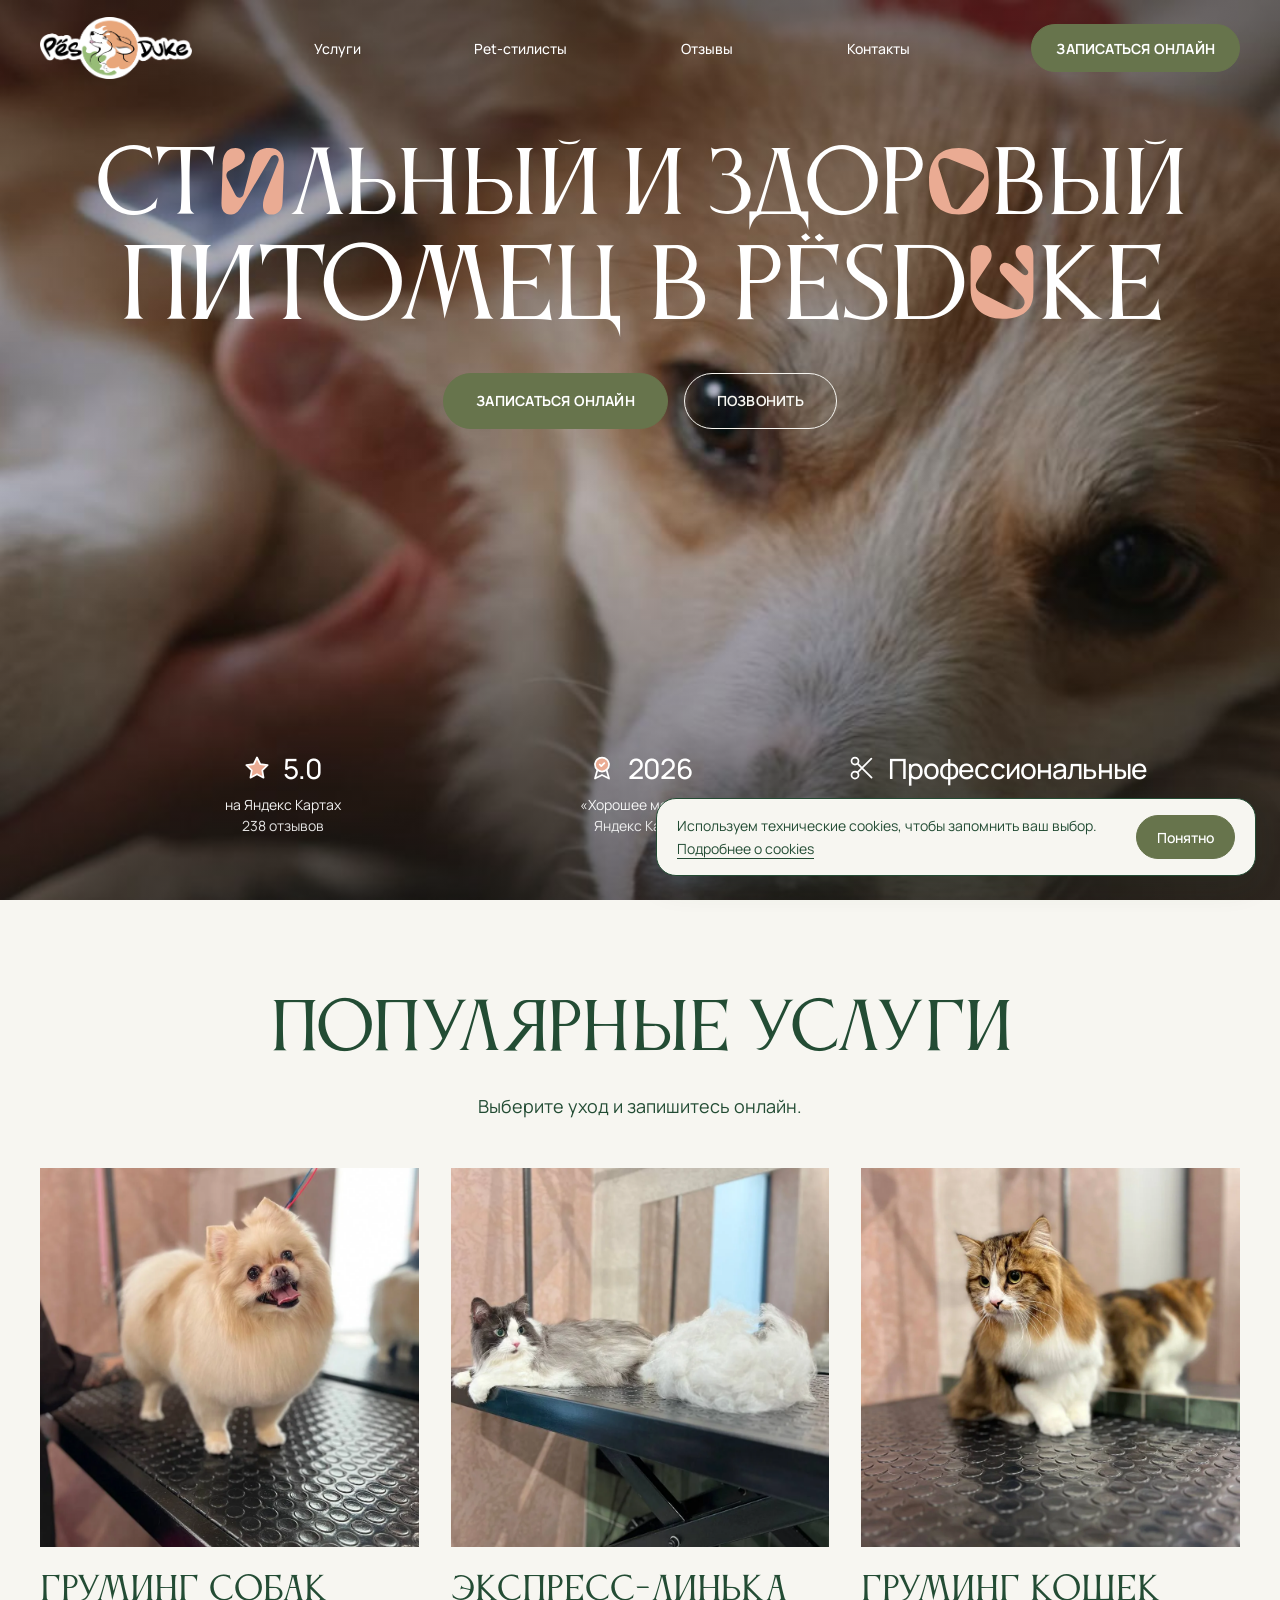
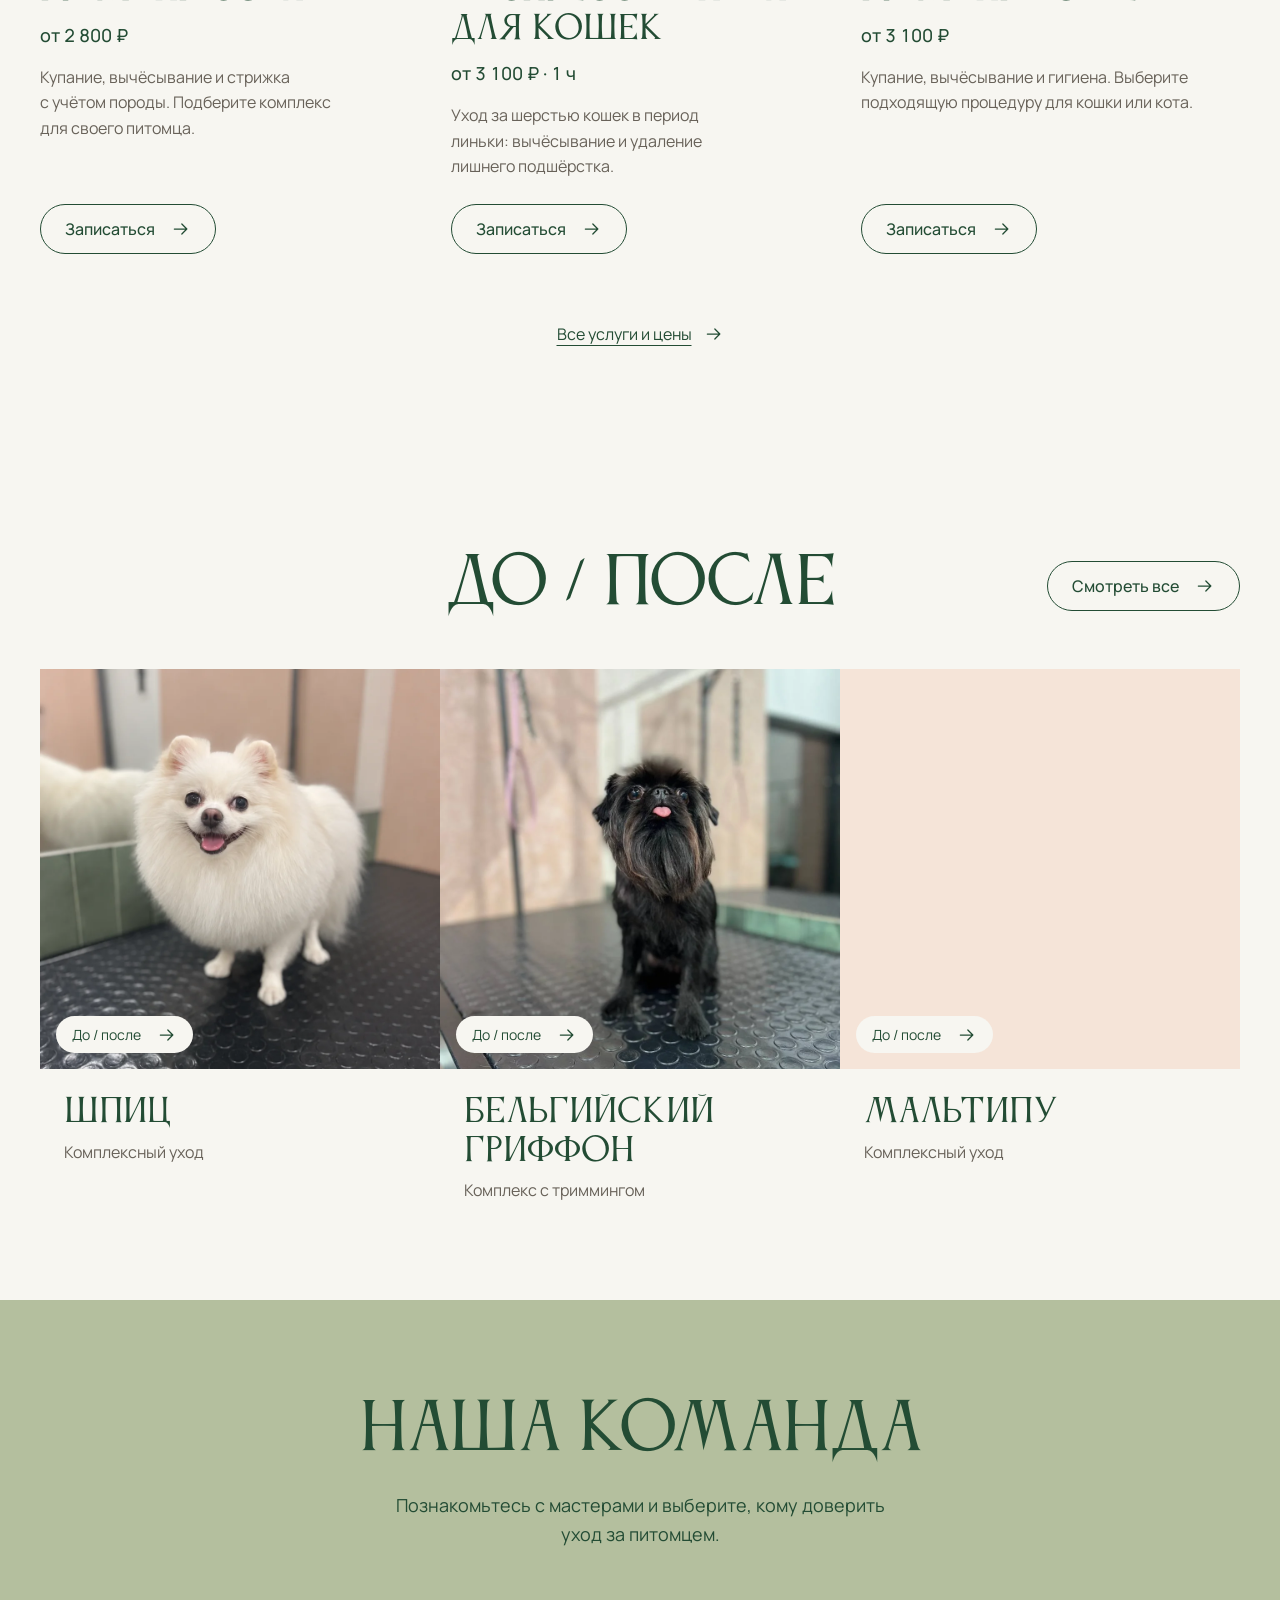
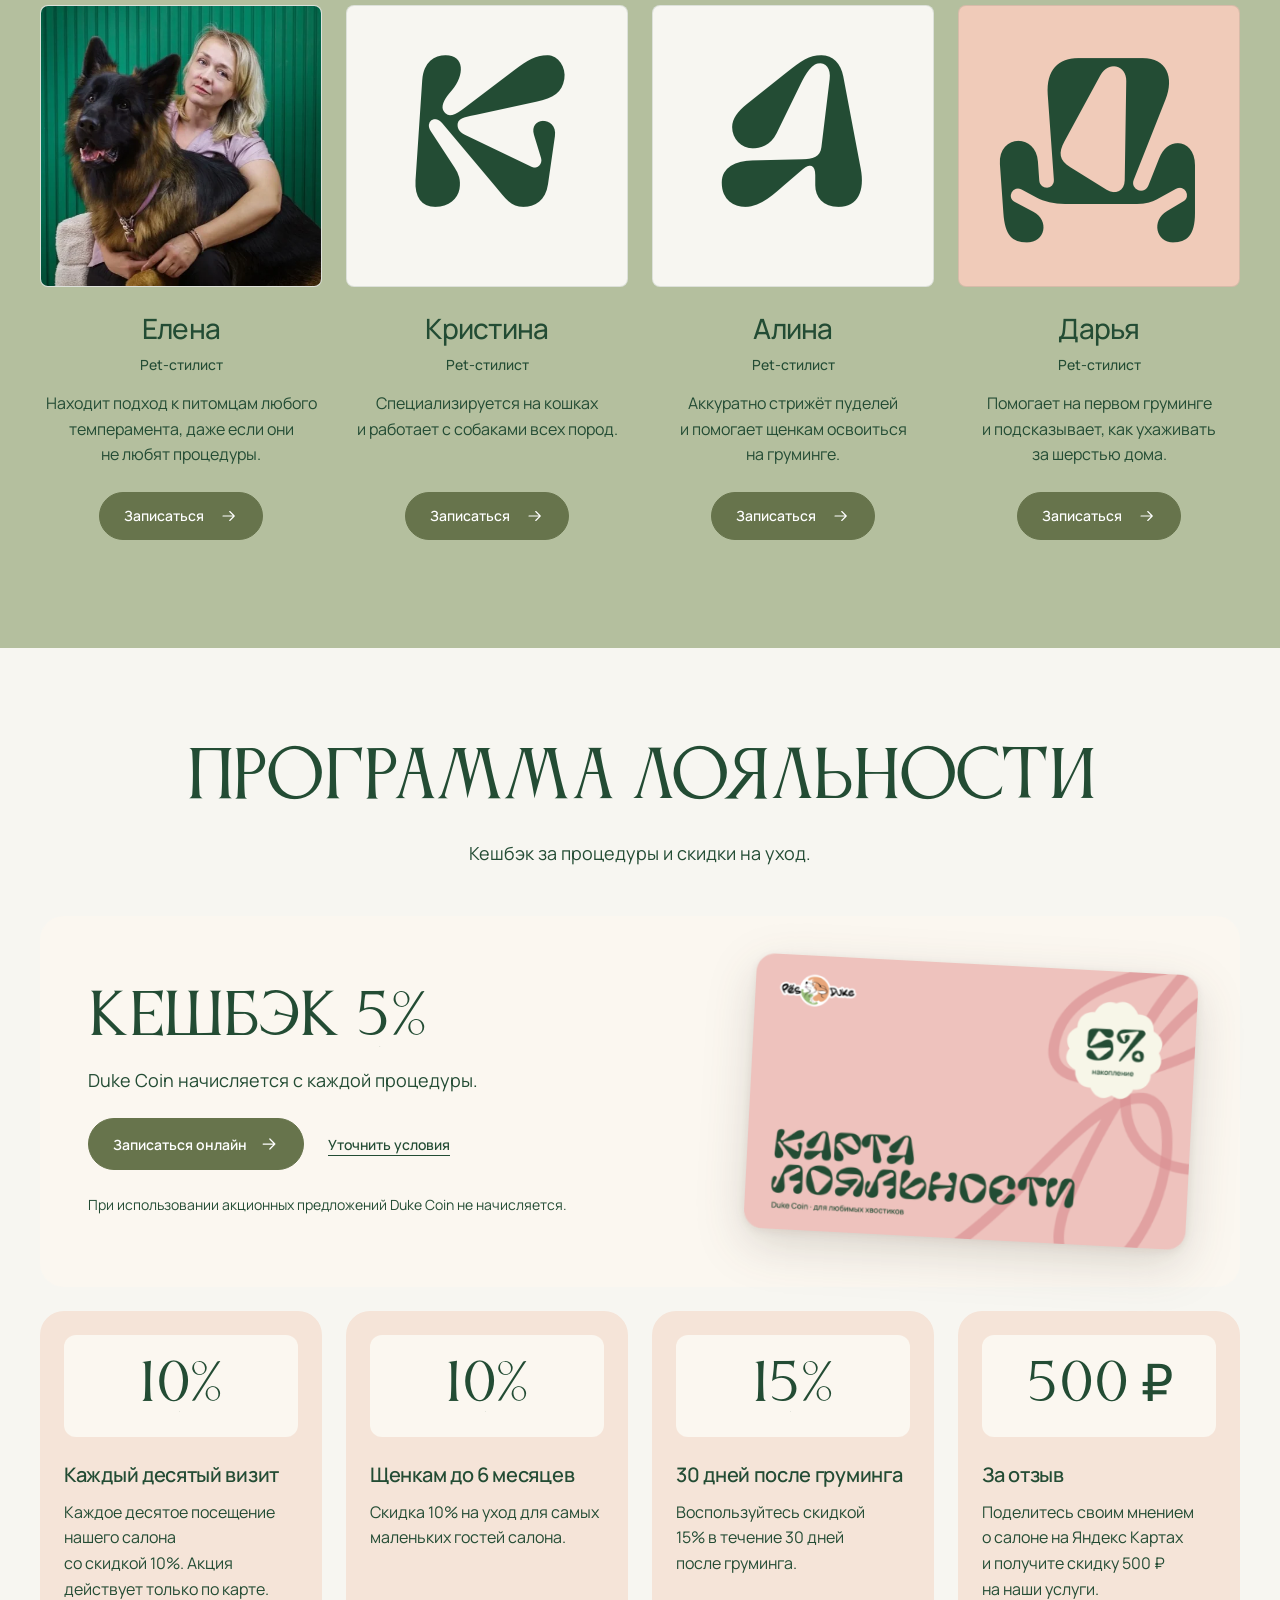
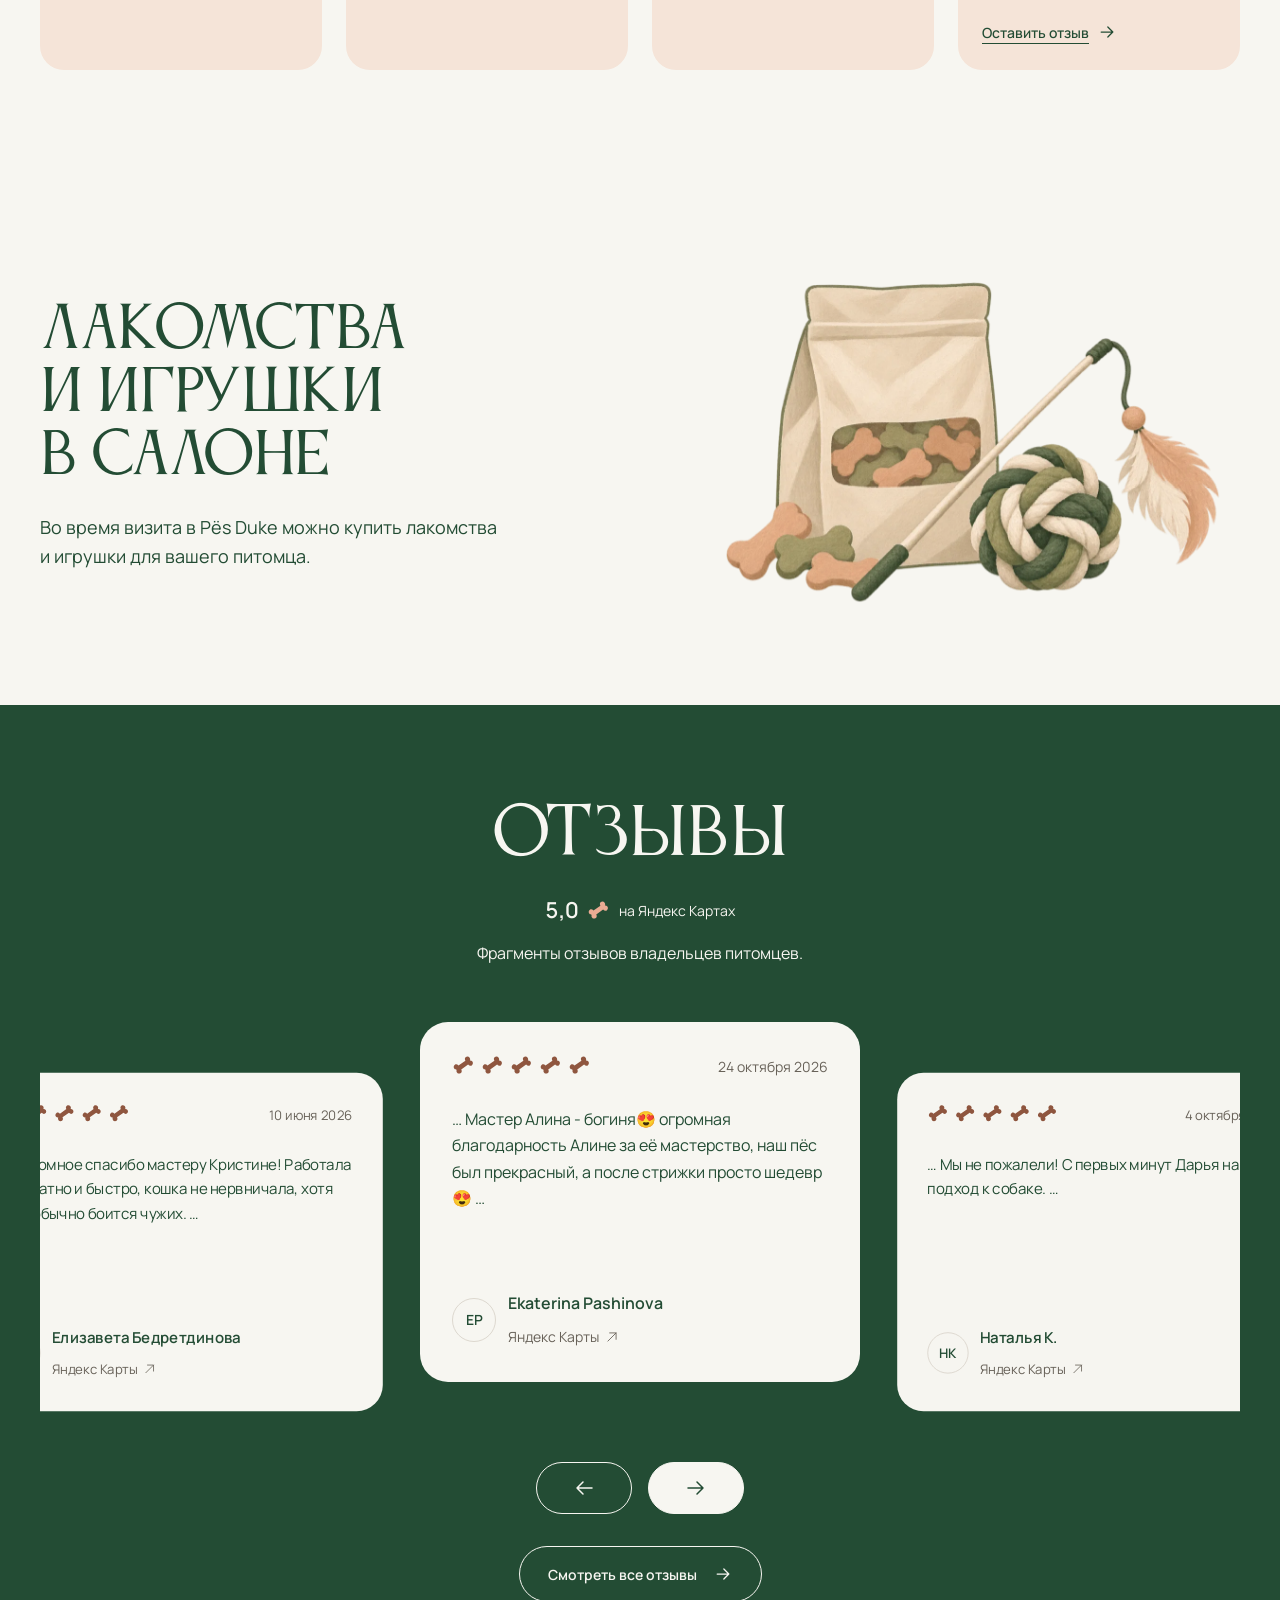
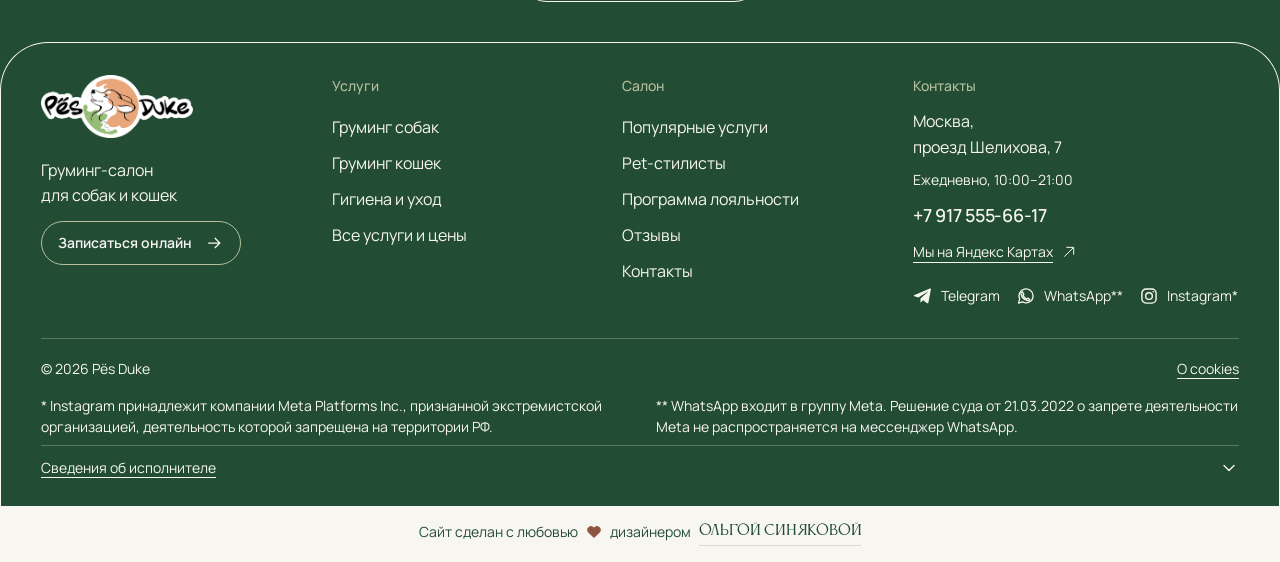
==== commit 022da319: "Align hero accent glyphs to Anticva capital height" ====
--- a/index.html
+++ b/index.html
@@ -143,8 +143,8 @@
 .headline-line{display:block;white-space:nowrap}
 .headline-line + .headline-line{text-align:right;font-size:1.11em;margin-top:8px}
 .headline-word{display:inline-block;white-space:nowrap}
-.headline-accent{font-size:.84em;color:var(--peach);font-weight:400}
-.headline-accent svg{display:inline-block;height:.82em;vertical-align:-.02em;margin-inline-end:-.025em;fill:currentColor;overflow:visible}
+.headline-accent{font-size:1em;color:var(--peach);font-weight:400}
+.headline-accent svg{display:inline-block;height:.787em;vertical-align:baseline;margin-inline-end:-.025em;fill:currentColor;overflow:visible}
 .headline-accent-text{position:absolute;width:1px;height:1px;padding:0;margin:-1px;overflow:hidden;clip:rect(0,0,0,0);white-space:nowrap;border:0}
 .hero-copy{grid-row:2;grid-column:1 / span 6}
 .hero-description{max-width:560px;margin:0}
@@ -444,7 +444,7 @@
 <main id="main">
  <section class="hero" aria-labelledby="hero-title">
   <div class="container hero-grid">
-   <h1 id="hero-title" aria-label="Стильный и здоровый питомец в PёsDuke"><span class="headline-line"><span class="headline-word" data-enter="left">Ст<span class="headline-accent"><span class="headline-accent-text">и</span><svg xmlns="http://www.w3.org/2000/svg" viewBox="0 -800 872 820" width="872" height="820" style="width:0.872em" aria-hidden="true" focusable="false"><path d="M79 -576L65 -127C62 -31 103 15 165 15C221 15 260 -6 310 -90L649 -658C690 -727 766 -678 740 -613L591 -241C544 -123 532 15 662 15C722 15 787 -20 791 -134L806 -552C811 -701 754 -775 631 -775C525 -775 460 -728 430 -613L329 -229C314 -172 255 -169 230 -219L137 -403C114 -448 120 -486 156 -506L275 -572C383 -632 360 -775 232 -775C94 -775 81 -638 79 -576Z"/></svg></span>льный</span> <span class="headline-word" data-enter="right">и&nbsp;здор<span class="headline-accent"><span class="headline-accent-text">о</span><svg xmlns="http://www.w3.org/2000/svg" viewBox="0 -800 829 820" width="829" height="820" style="width:0.829em" aria-hidden="true" focusable="false"><path d="M414 15C647 15 769 -120 769 -382C769 -644 647 -775 414 -775C182 -775 60 -644 60 -382C60 -120 182 15 414 15ZM695 -391L431 -72C393 -27 329 -51 313 -103L178 -534C149 -628 212 -680 292 -648L671 -496C719 -477 729 -432 695 -391Z"/></svg></span>вый</span></span> <span class="headline-line"><span class="headline-word" data-enter="left">питомец</span> <span class="headline-word" data-enter="right">в&nbsp;PёsD<span class="headline-accent"><span class="headline-accent-text">u</span><svg xmlns="http://www.w3.org/2000/svg" viewBox="0 -800 792 820" width="792" height="820" style="width:0.792em" aria-hidden="true" focusable="false"><path d="M403 -453L607 -232C630 -208 654 -162 624 -120C594 -78 541 -72 455 -116L171 -262C112 -292 98 -346 139 -407L262 -589C310 -660 284 -775 177 -775C101 -775 60 -730 60 -619L60 -295C60 -105 198 15 400 15C617 15 732 -75 732 -268L732 -643C732 -730 704 -775 632 -775C575 -775 541 -739 541 -691C541 -654 563 -628 607 -577L665 -510C685 -487 678 -470 667 -459C659 -451 641 -444 620 -461L504 -555C405 -635 323 -540 403 -453Z"/></svg></span>ke</span></span></h1>
+   <h1 id="hero-title" aria-label="Стильный и здоровый питомец в PёsDuke"><span class="headline-line"><span class="headline-word" data-enter="left">Ст<span class="headline-accent"><span class="headline-accent-text">и</span><svg xmlns="http://www.w3.org/2000/svg" viewBox="0 -775 872 790" width="872" height="790" style="width:0.868689em" aria-hidden="true" focusable="false"><path d="M79 -576L65 -127C62 -31 103 15 165 15C221 15 260 -6 310 -90L649 -658C690 -727 766 -678 740 -613L591 -241C544 -123 532 15 662 15C722 15 787 -20 791 -134L806 -552C811 -701 754 -775 631 -775C525 -775 460 -728 430 -613L329 -229C314 -172 255 -169 230 -219L137 -403C114 -448 120 -486 156 -506L275 -572C383 -632 360 -775 232 -775C94 -775 81 -638 79 -576Z"/></svg></span>льный</span> <span class="headline-word" data-enter="right">и&nbsp;здор<span class="headline-accent"><span class="headline-accent-text">о</span><svg xmlns="http://www.w3.org/2000/svg" viewBox="0 -775 829 790" width="829" height="790" style="width:0.825852em" aria-hidden="true" focusable="false"><path d="M414 15C647 15 769 -120 769 -382C769 -644 647 -775 414 -775C182 -775 60 -644 60 -382C60 -120 182 15 414 15ZM695 -391L431 -72C393 -27 329 -51 313 -103L178 -534C149 -628 212 -680 292 -648L671 -496C719 -477 729 -432 695 -391Z"/></svg></span>вый</span></span> <span class="headline-line"><span class="headline-word" data-enter="left">питомец</span> <span class="headline-word" data-enter="right">в&nbsp;PёsD<span class="headline-accent"><span class="headline-accent-text">u</span><svg xmlns="http://www.w3.org/2000/svg" viewBox="0 -775 792 790" width="792" height="790" style="width:0.788992em" aria-hidden="true" focusable="false"><path d="M403 -453L607 -232C630 -208 654 -162 624 -120C594 -78 541 -72 455 -116L171 -262C112 -292 98 -346 139 -407L262 -589C310 -660 284 -775 177 -775C101 -775 60 -730 60 -619L60 -295C60 -105 198 15 400 15C617 15 732 -75 732 -268L732 -643C732 -730 704 -775 632 -775C575 -775 541 -739 541 -691C541 -654 563 -628 607 -577L665 -510C685 -487 678 -470 667 -459C659 -451 641 -444 620 -461L504 -555C405 -635 323 -540 403 -453Z"/></svg></span>ke</span></span></h1>
    <figure class="hero-media" aria-hidden="true"><img class="hero-poster" src="assets/hero-poster-v2.jpg" alt="" width="1280" height="674" fetchpriority="high" decoding="async"><video id="hero-video" muted loop playsinline preload="none" poster="assets/hero-poster-v2.jpg"></video></figure>
    <button class="video-control" type="button" data-state="paused" aria-label="Включить фоновое видео" title="Включить фоновое видео"><svg class="pause-icon" viewBox="0 0 24 24" aria-hidden="true"><path d="M8 5v14M16 5v14"/></svg><svg class="play-icon" viewBox="0 0 24 24" aria-hidden="true"><path d="m8 4 12 8-12 8Z"/></svg></button>
 
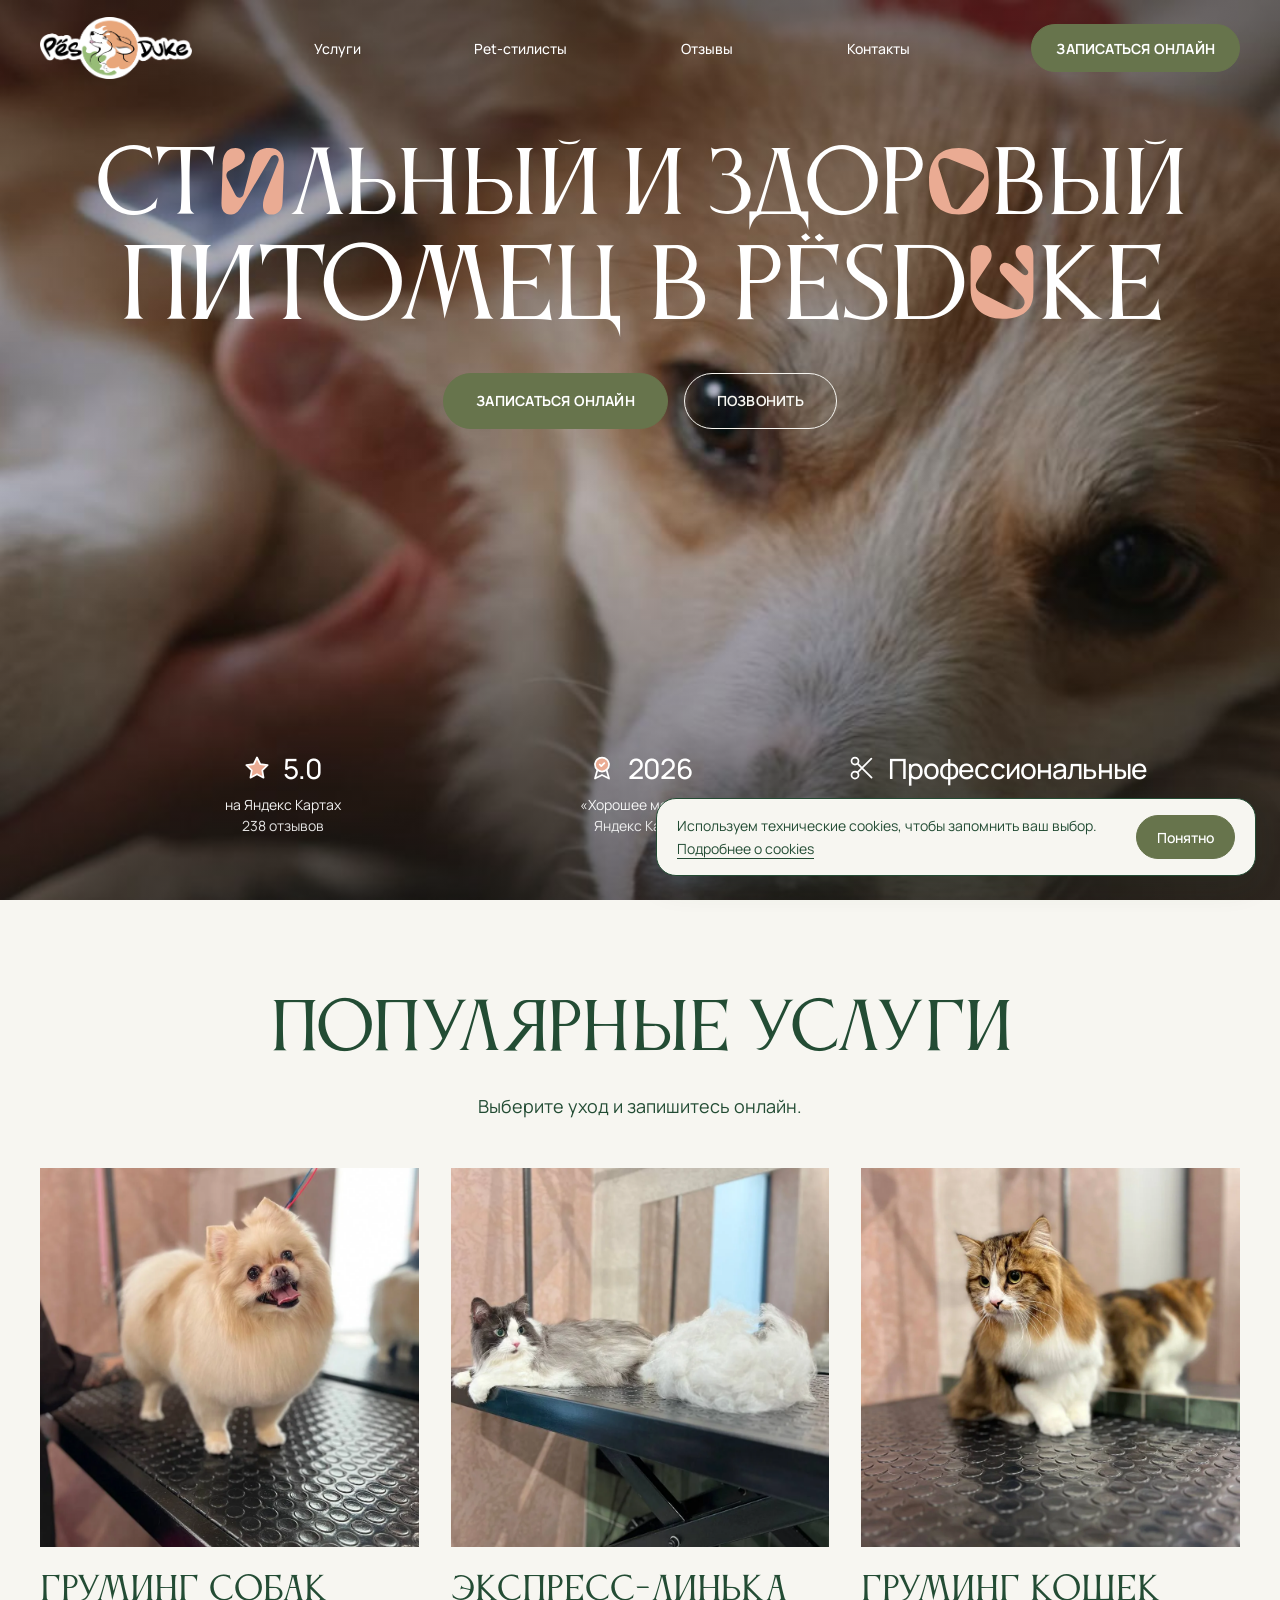
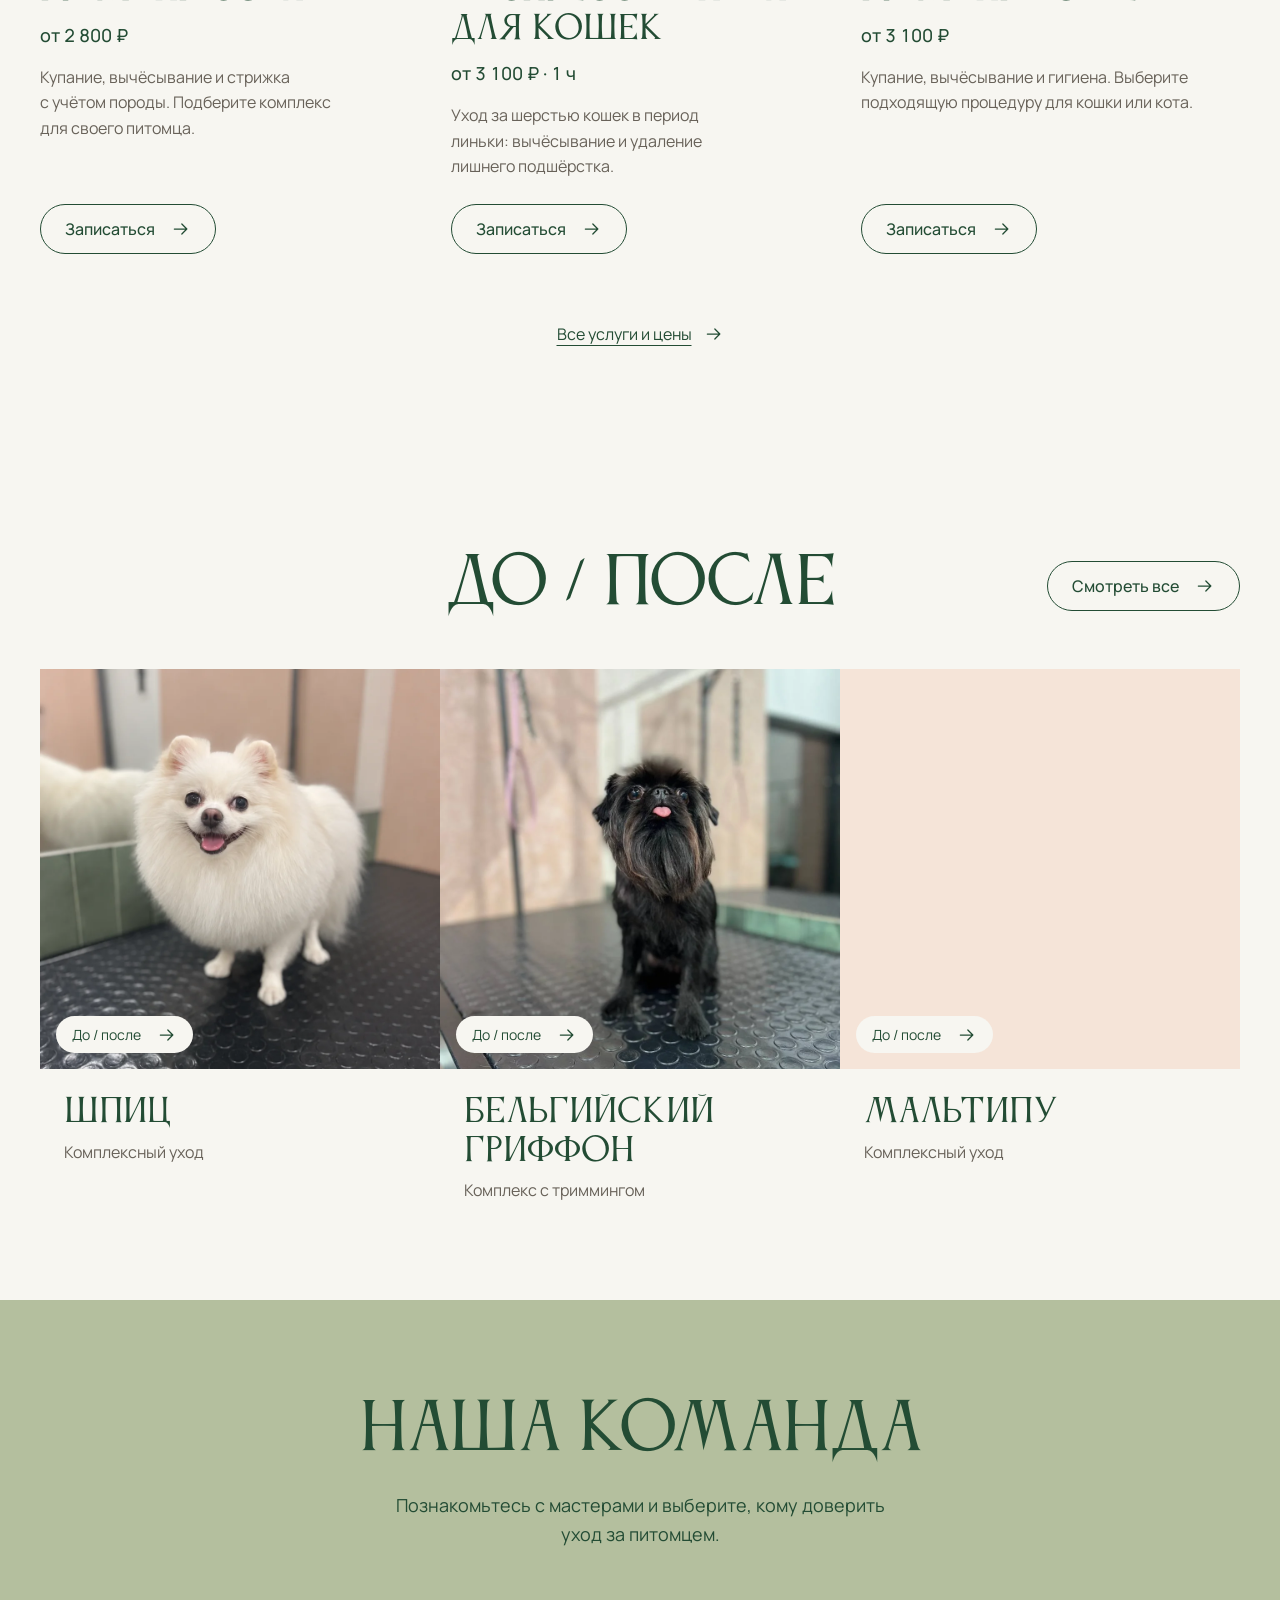
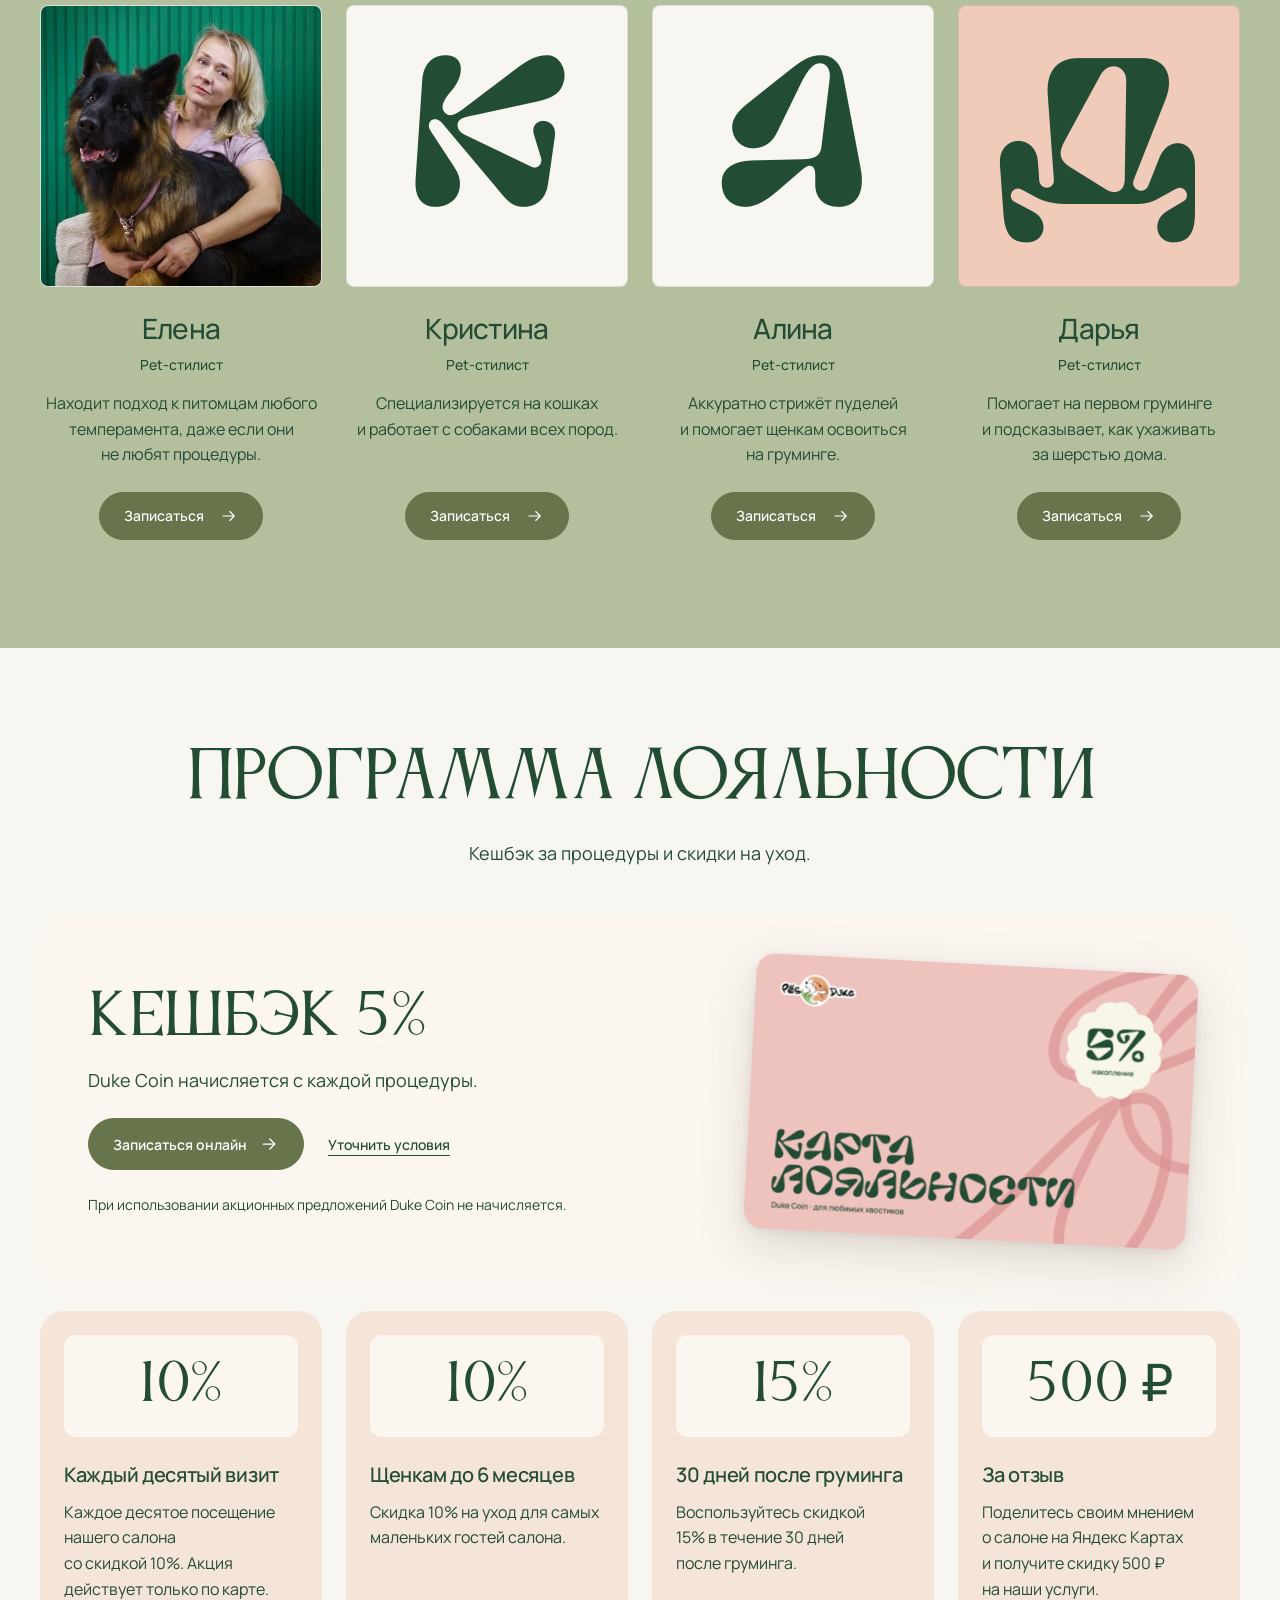
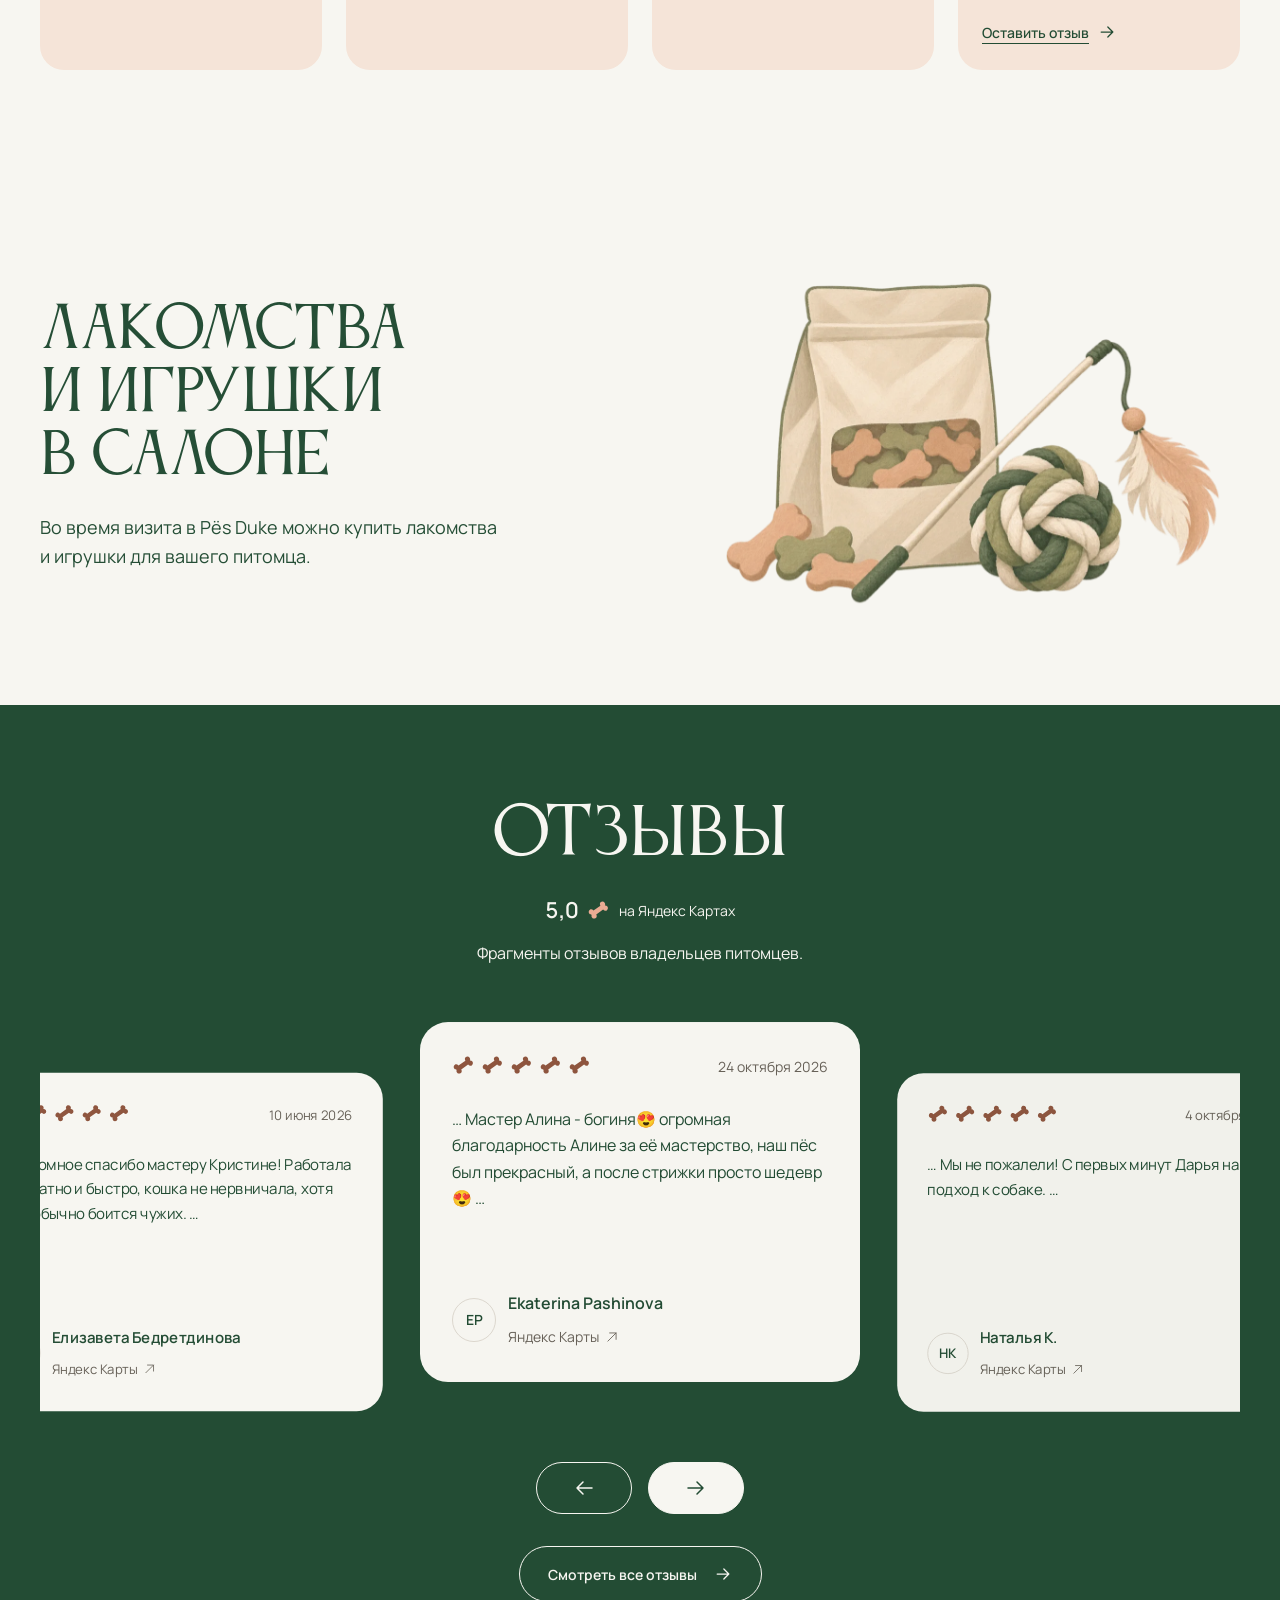
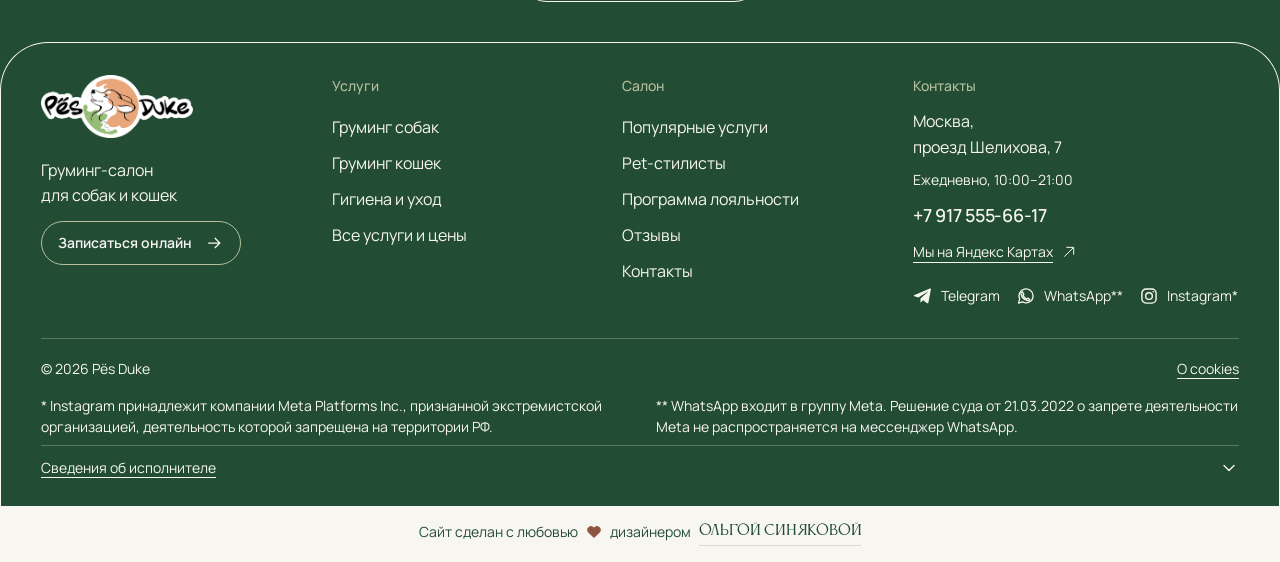
==== commit 78169d02: "Open the site catalog from popular services" ====
--- a/index.html
+++ b/index.html
@@ -500,7 +500,7 @@
      </article>
     </li>
    </ul>
-   <div class="popular-all" data-popular-reveal><a href="https://n1254086.yclients.com/" target="_blank" rel="noopener">Все&nbsp;услуги и&nbsp;цены<svg viewBox="0 0 24 24" aria-hidden="true"><path d="M4 12h15m-6-6 6 6-6 6"/></svg></a></div>
+   <div class="popular-all" data-popular-reveal><a href="./services.html?category=all">Все&nbsp;услуги и&nbsp;цены<svg viewBox="0 0 24 24" aria-hidden="true"><path d="M4 12h15m-6-6 6 6-6 6"/></svg></a></div>
   </div>
  </section>
  <section class="works-section" id="before-after" aria-labelledby="works-title">
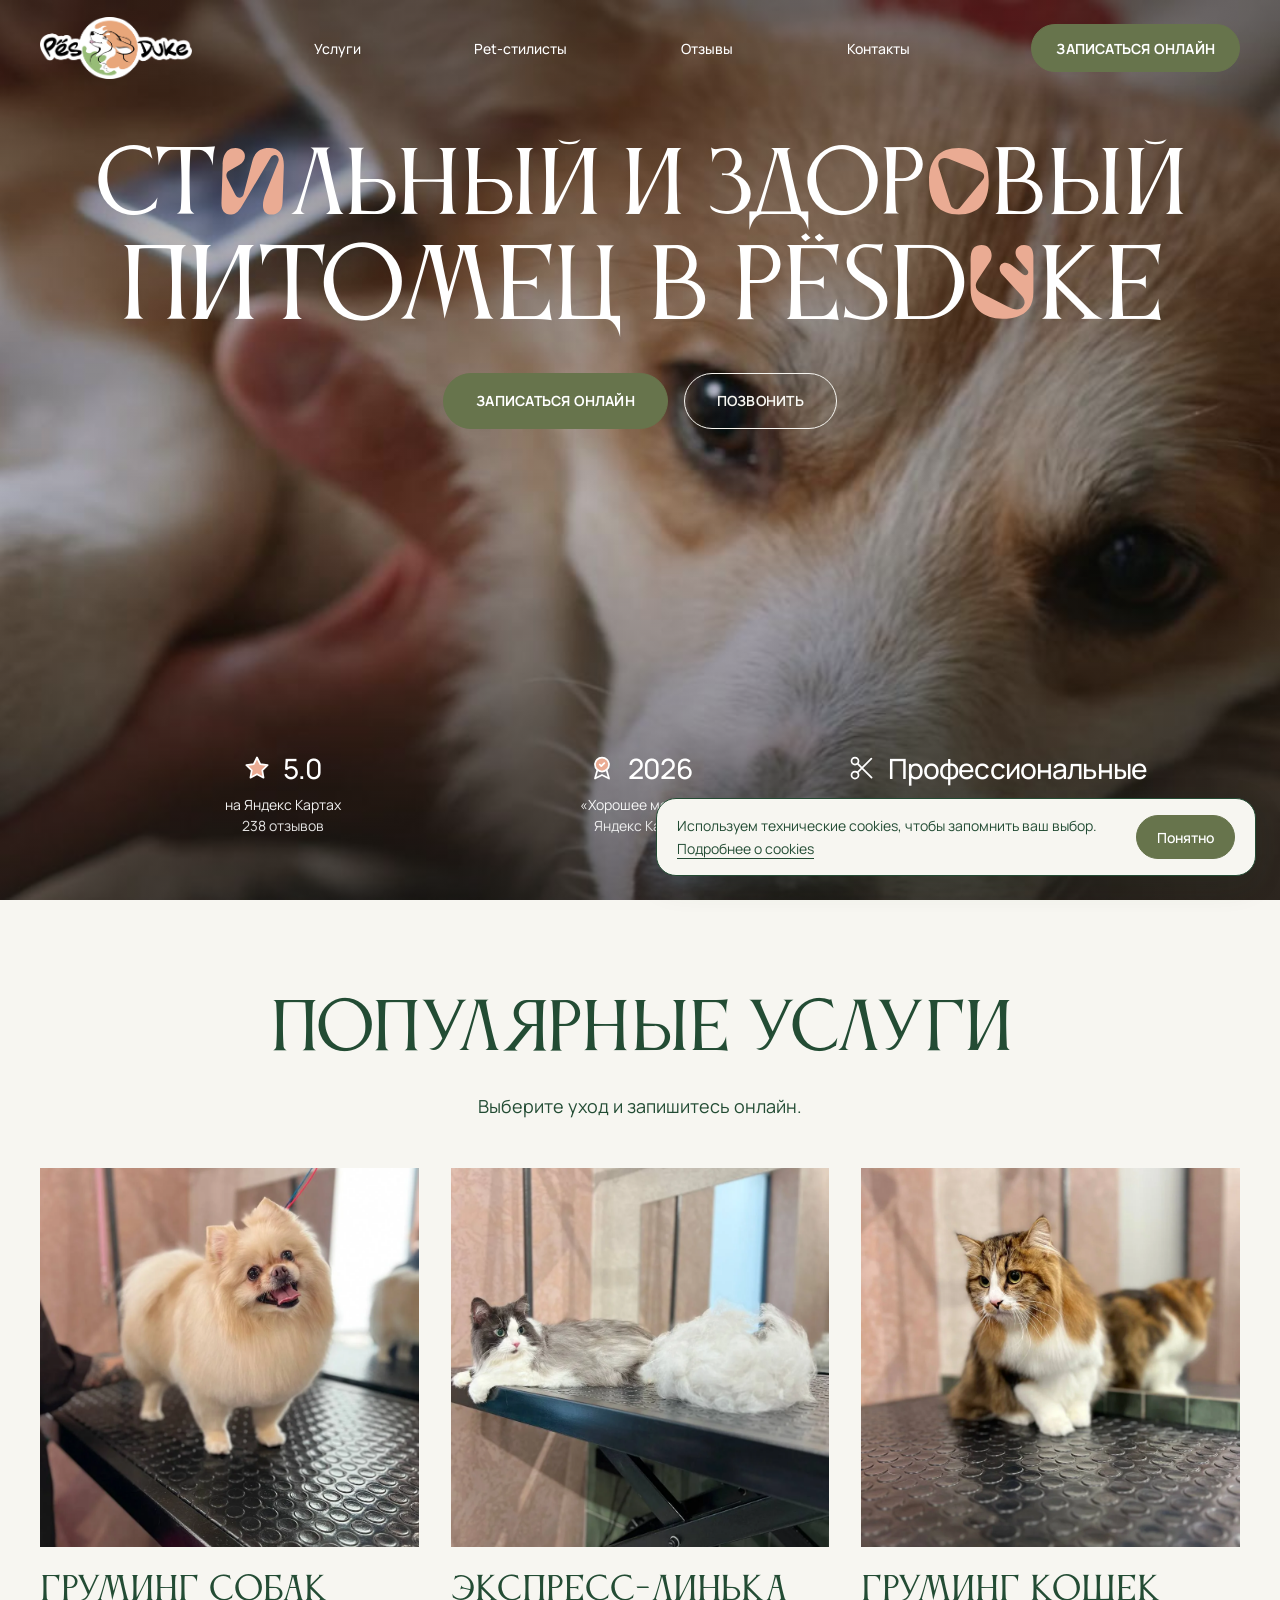
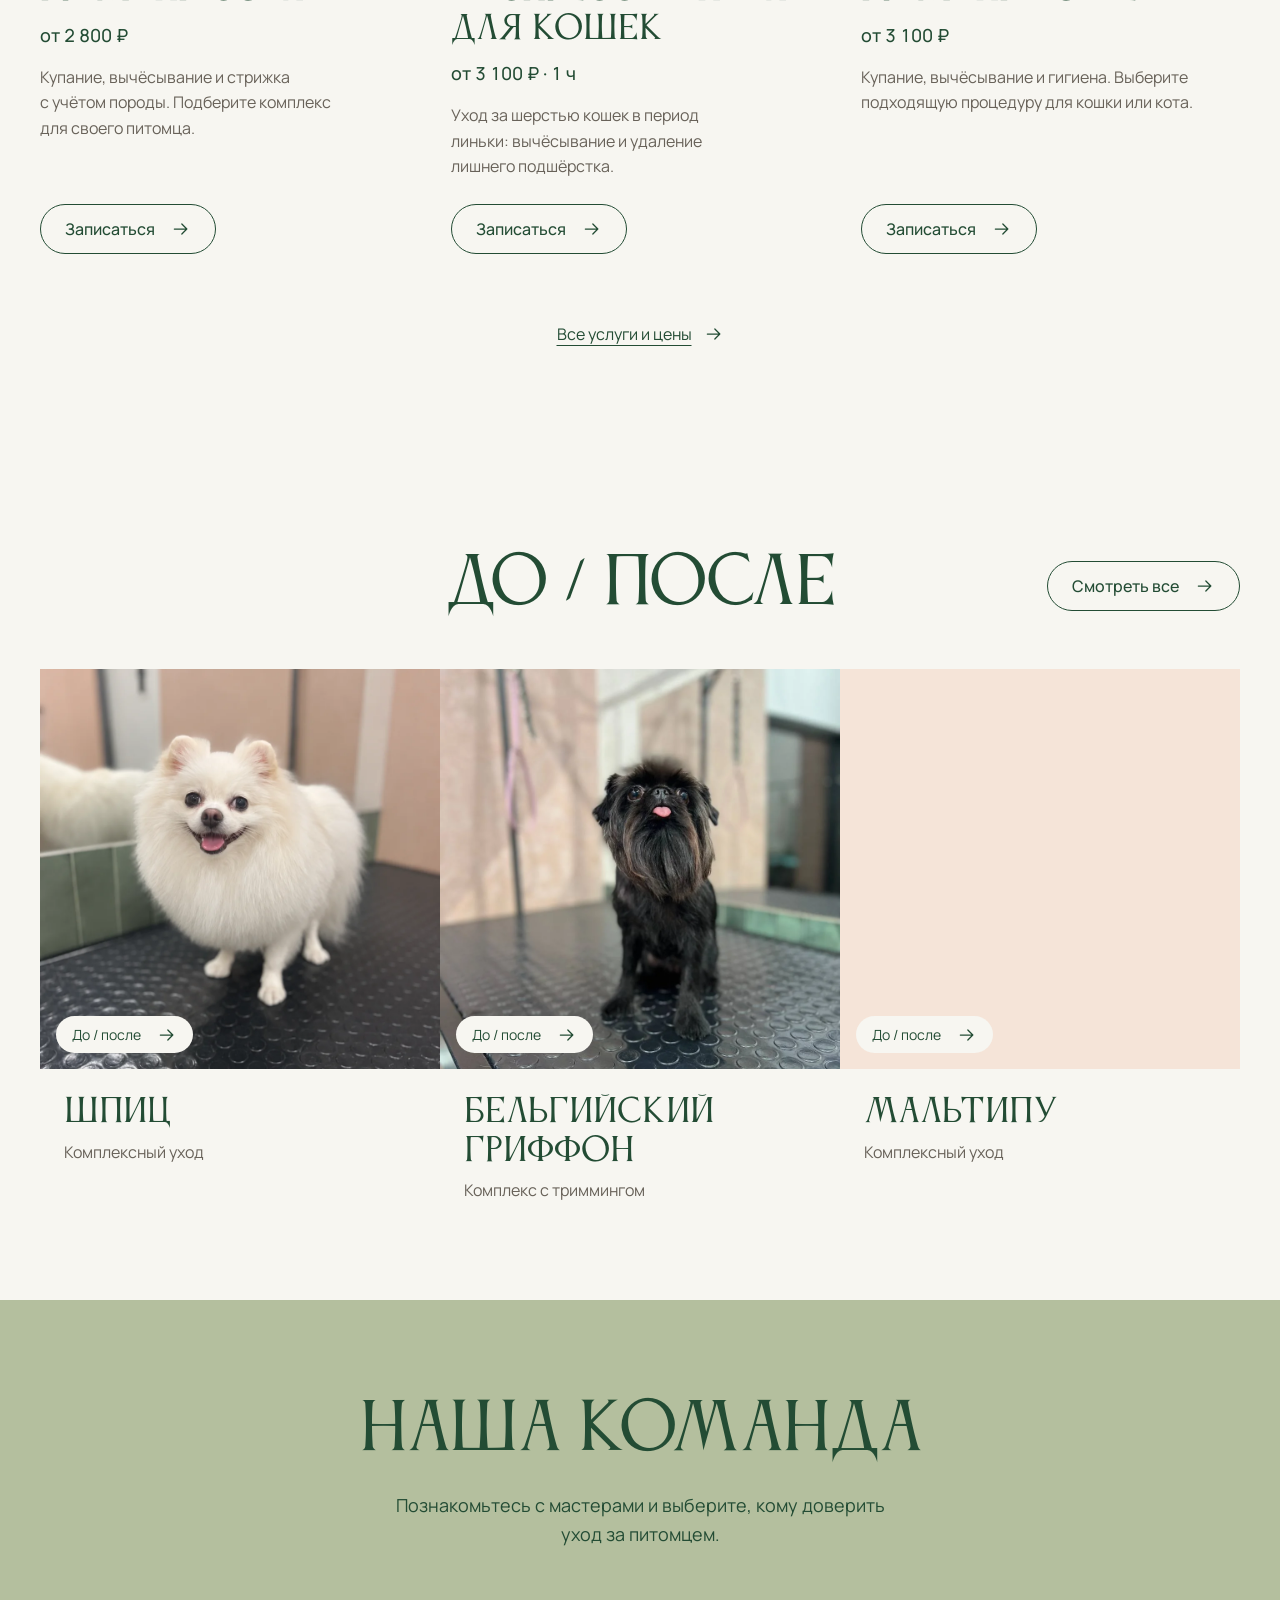
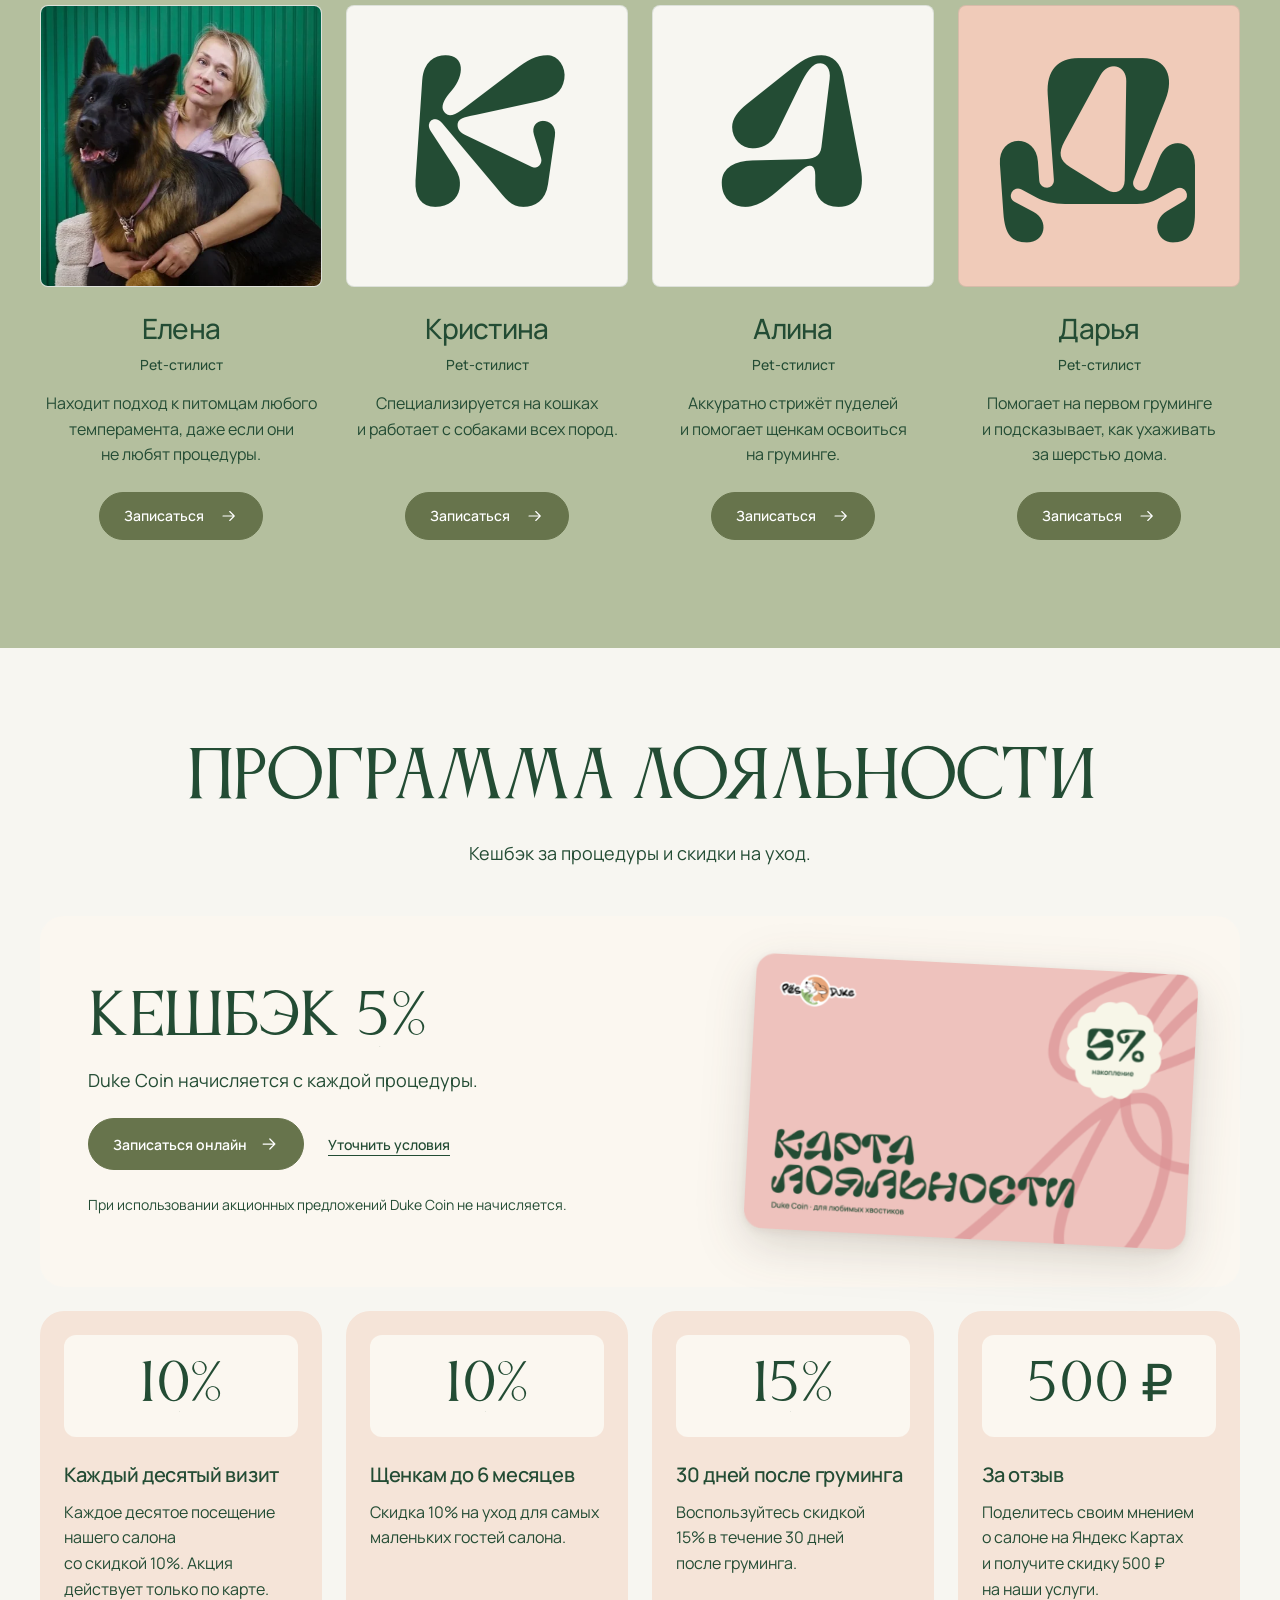
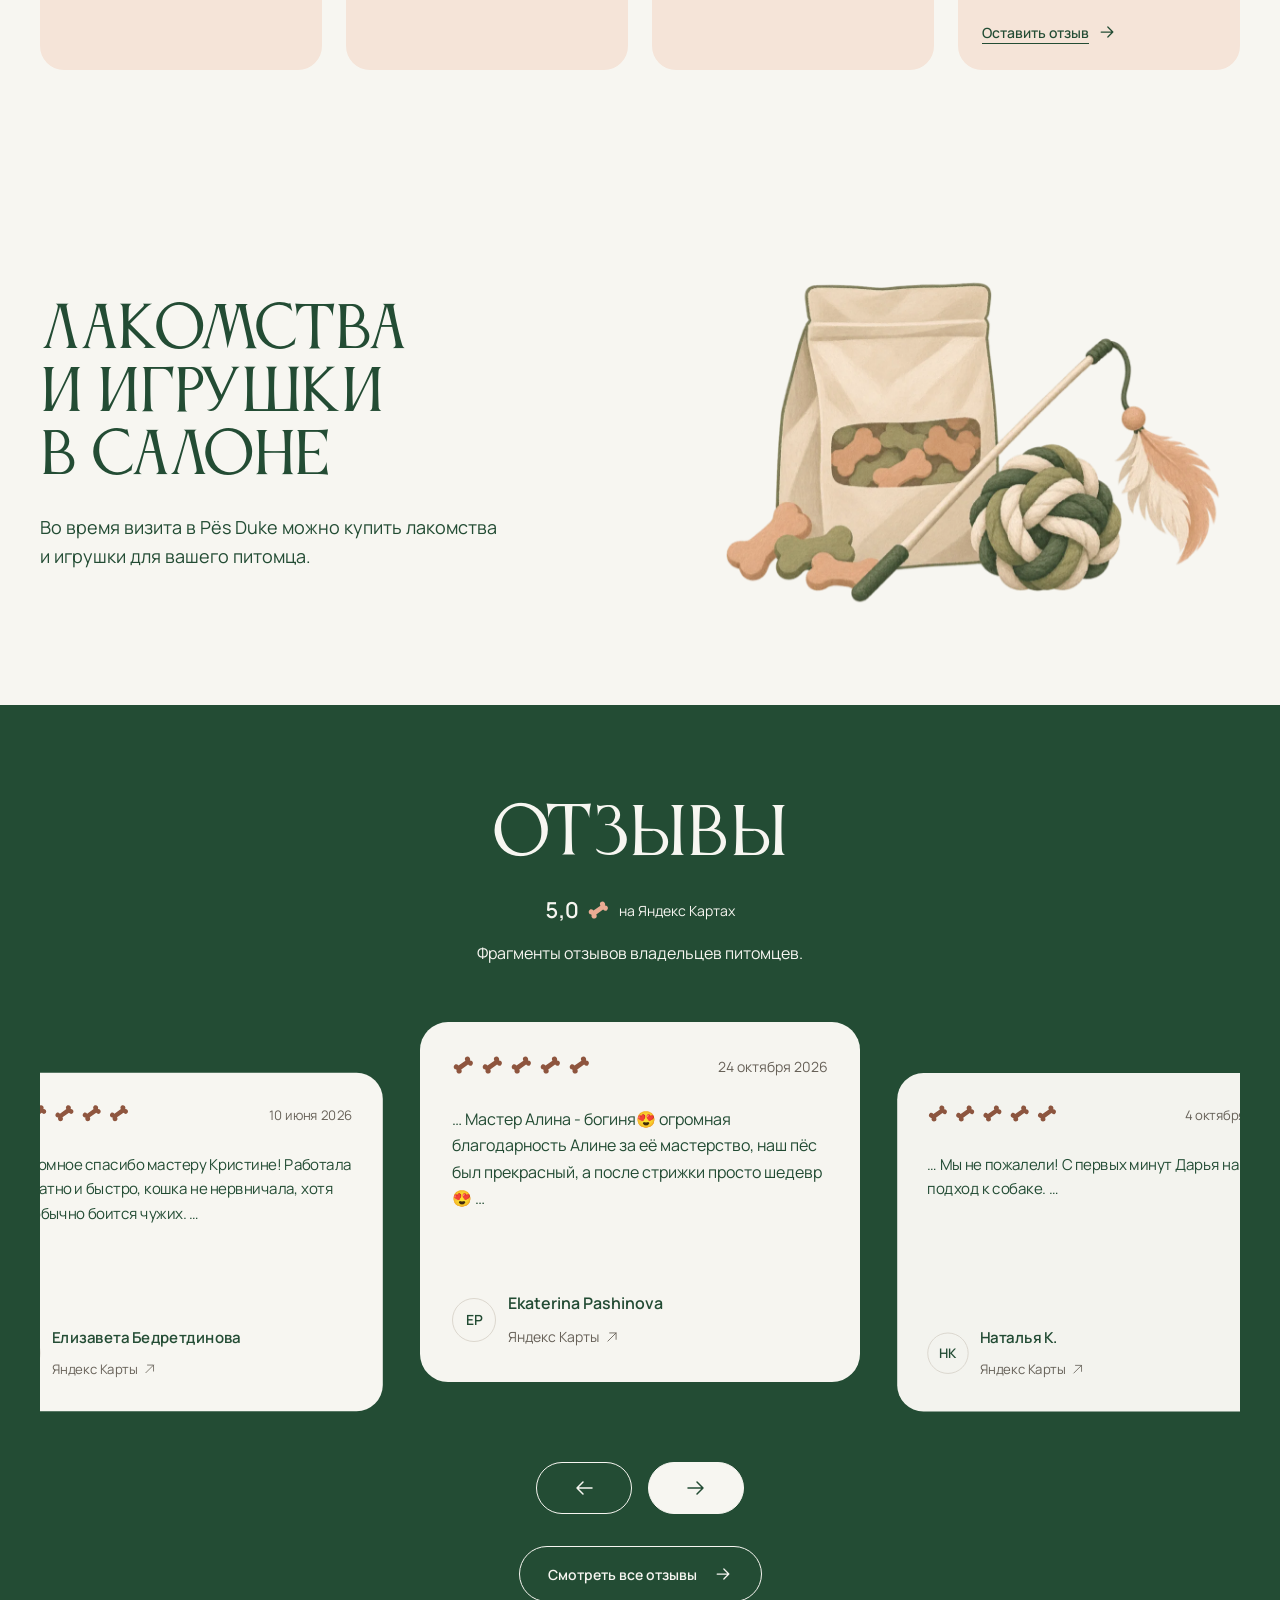
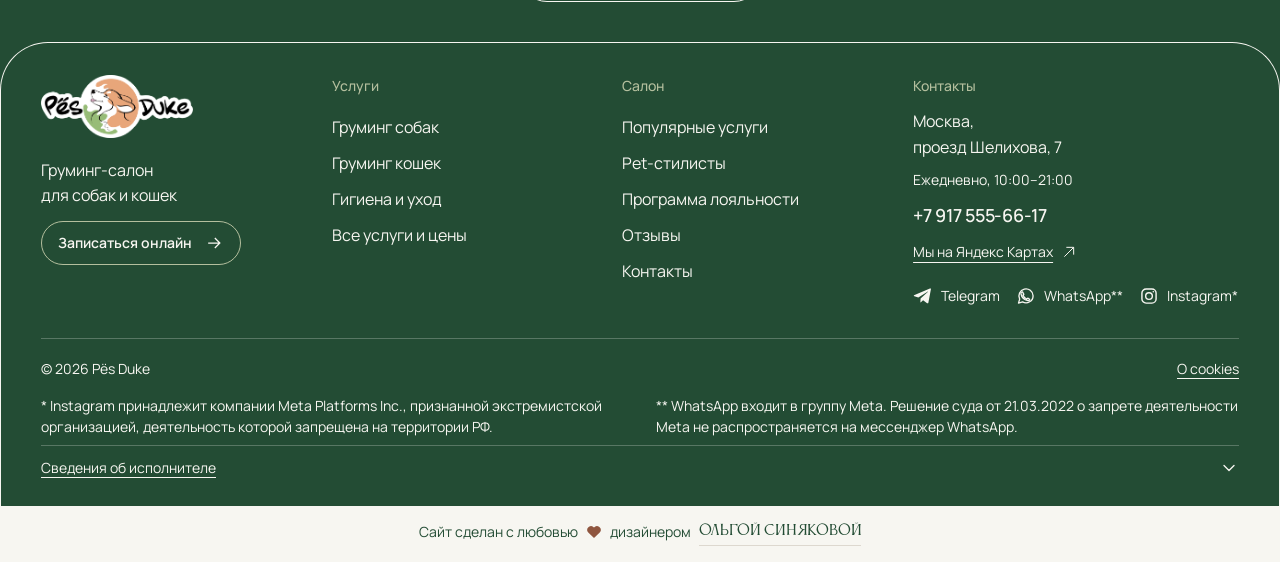
==== commit ab6c9716: "Unify booking buttons and show the loyalty card in the catalog" ====
--- a/index.html
+++ b/index.html
@@ -418,7 +418,7 @@
 
 </style>
 <link rel="stylesheet" href="assets/footer.css?v=logo-3">
-<link rel="stylesheet" href="assets/header.css?v=dock-1">
+<link rel="stylesheet" href="assets/header.css?v=dock-2">
 <script defer src="assets/header.js?v=dock-1"></script>
 <link rel="stylesheet" href="assets/cookies.css?v=notice-2">
 <script defer src="assets/cookies.js?v=notice-1"></script>
--- a/assets/header.css
+++ b/assets/header.css
@@ -1,3 +1,11 @@
+/* Shared booking button on the home page and catalog. */
+.site-header .header-booking{display:inline-flex;align-items:center;justify-content:center;flex:none;gap:0;min-height:48px;padding:12px 24px;border:1px solid var(--olive,#67744C);border-radius:999px;background:var(--olive,#67744C);color:#FFF;font-size:14px;line-height:1.5;font-weight:700;letter-spacing:.015em;text-transform:uppercase;white-space:nowrap;transition:background .2s ease,color .2s ease,border-color .2s ease}
+.site-header .header-booking:hover,.site-header .header-booking:active{background:var(--forest,#234C34);border-color:var(--forest,#234C34);color:#FFF}
+.site-header .header-booking:active{transform:none;scale:.98}
+@media(max-width:1279px){.site-header .header-booking{padding:12px 20px}}
+@media(max-width:767px){.site-header .header-booking{min-height:44px;padding:10px 16px;letter-spacing:0;text-transform:none}.site-header .header-booking-extra{display:none}.site-header .brand{width:112px}.site-header .header-inner{gap:12px}.site-header .menu-toggle{justify-content:center;flex:none;width:44px;height:44px;min-height:44px;margin-left:0;padding:11px;gap:0;font-size:0}.site-header .menu-toggle svg{width:20px;height:20px}}
+@media(max-width:359px){.site-header .header-booking{padding:10px 12px}.site-header .brand{width:96px}.site-header .header-inner{gap:8px}}
+@media(prefers-reduced-motion:reduce){.site-header .header-booking:active{scale:none}}
 /* The original header remains in place; its inner row docks without shifting content. */
 html{scroll-padding-top:96px}
 .site-header--inner-page{height:112px}
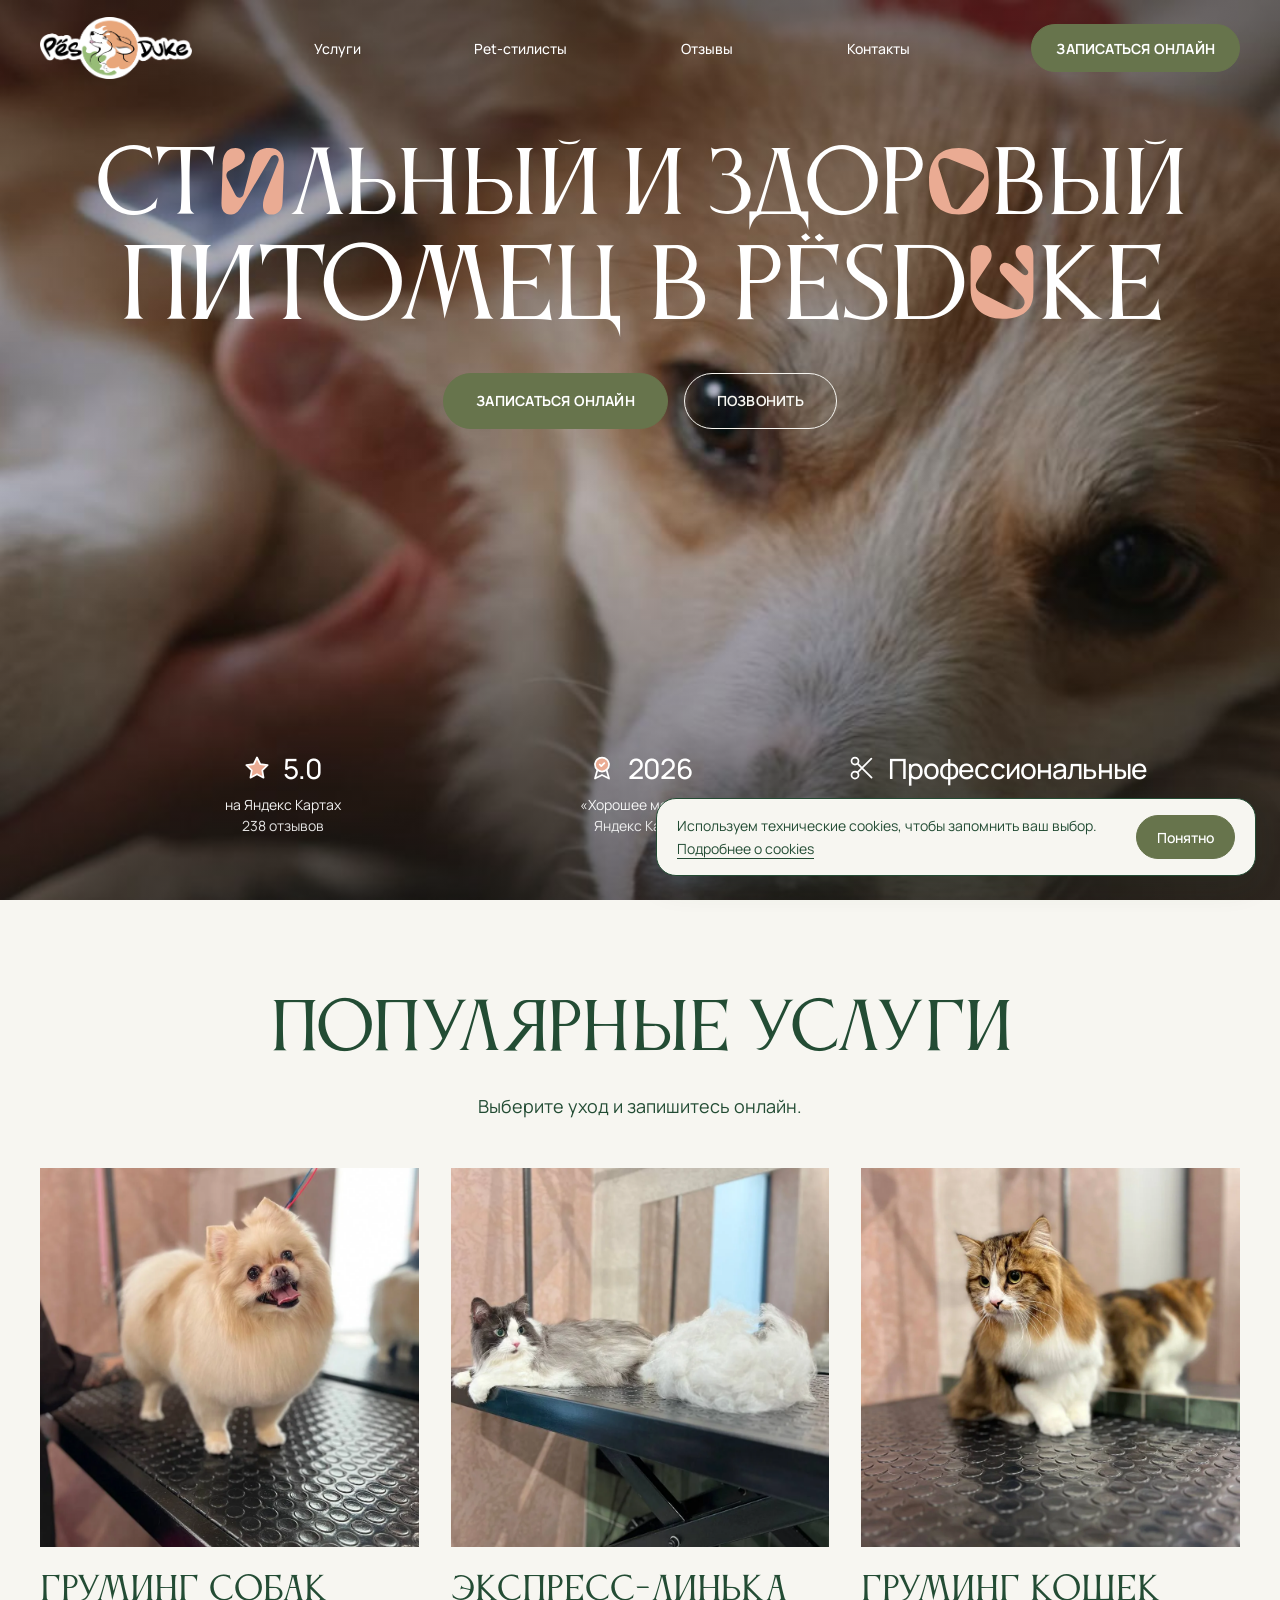
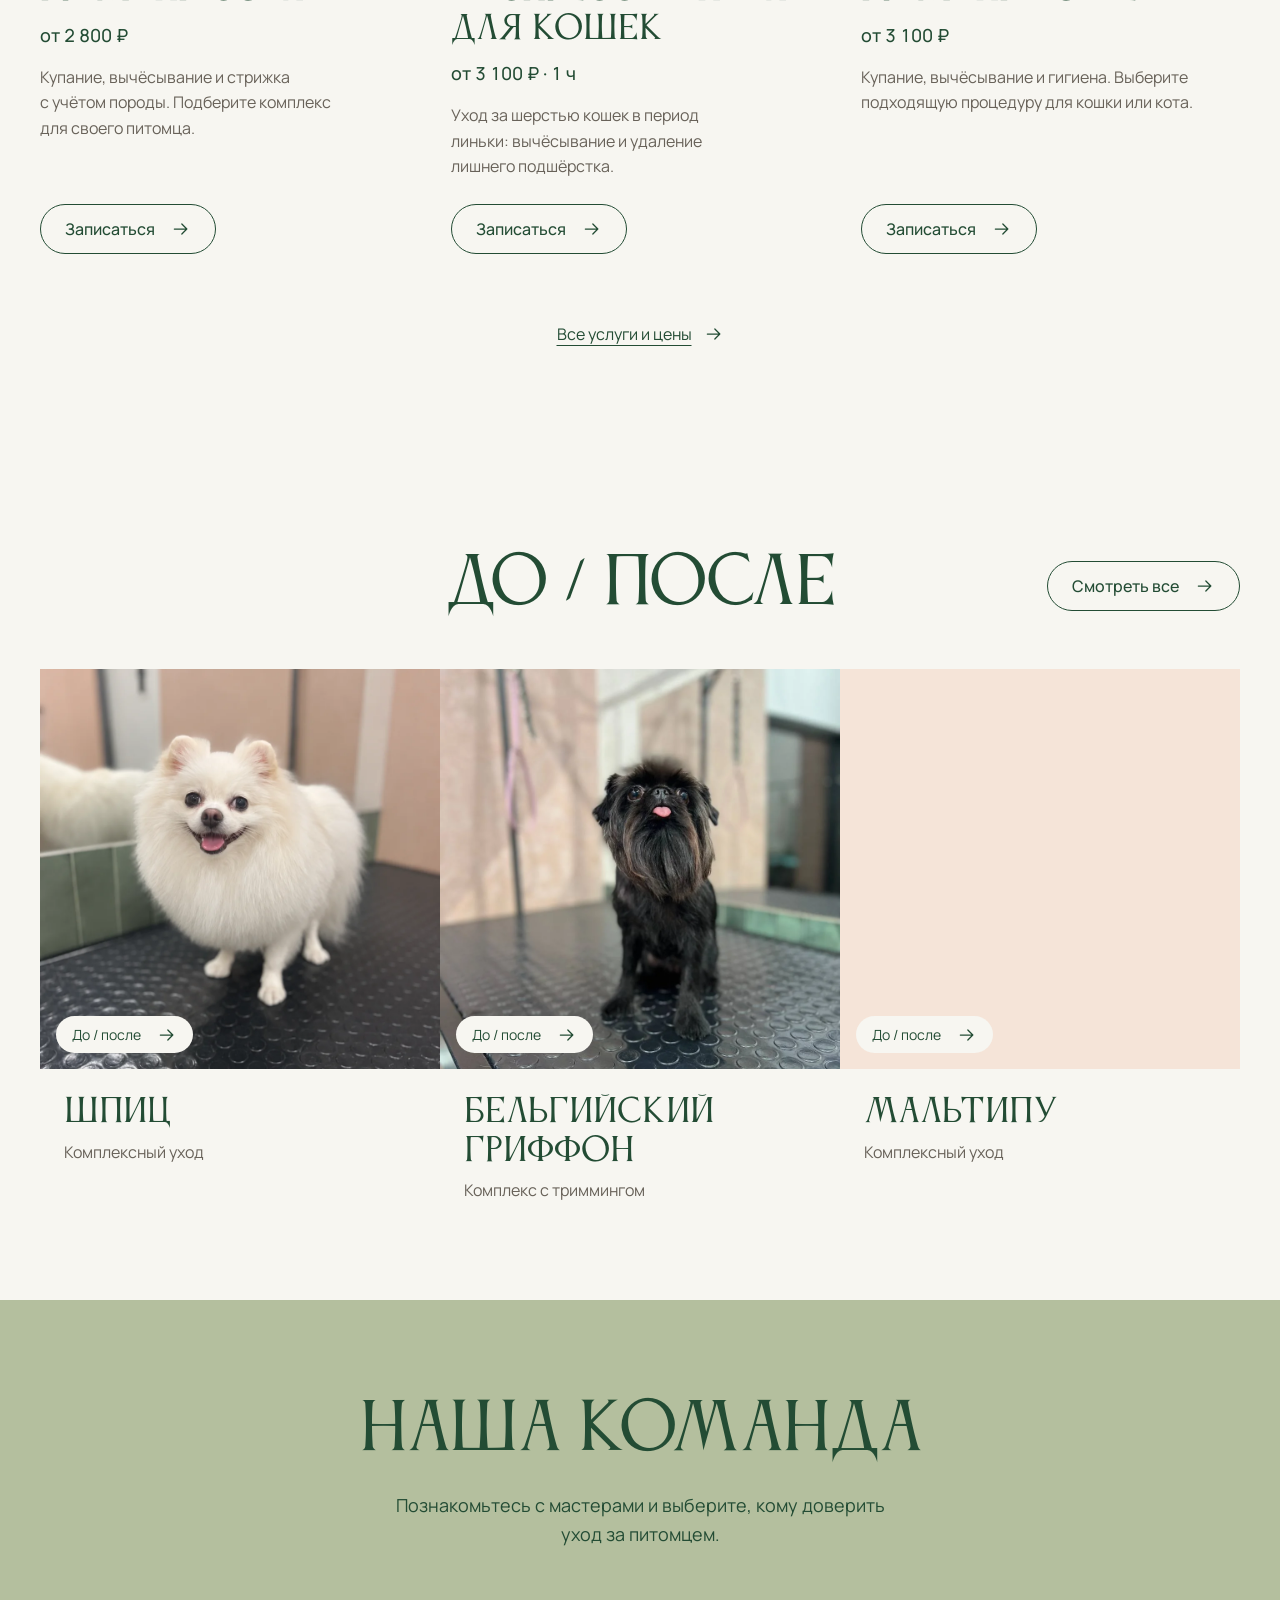
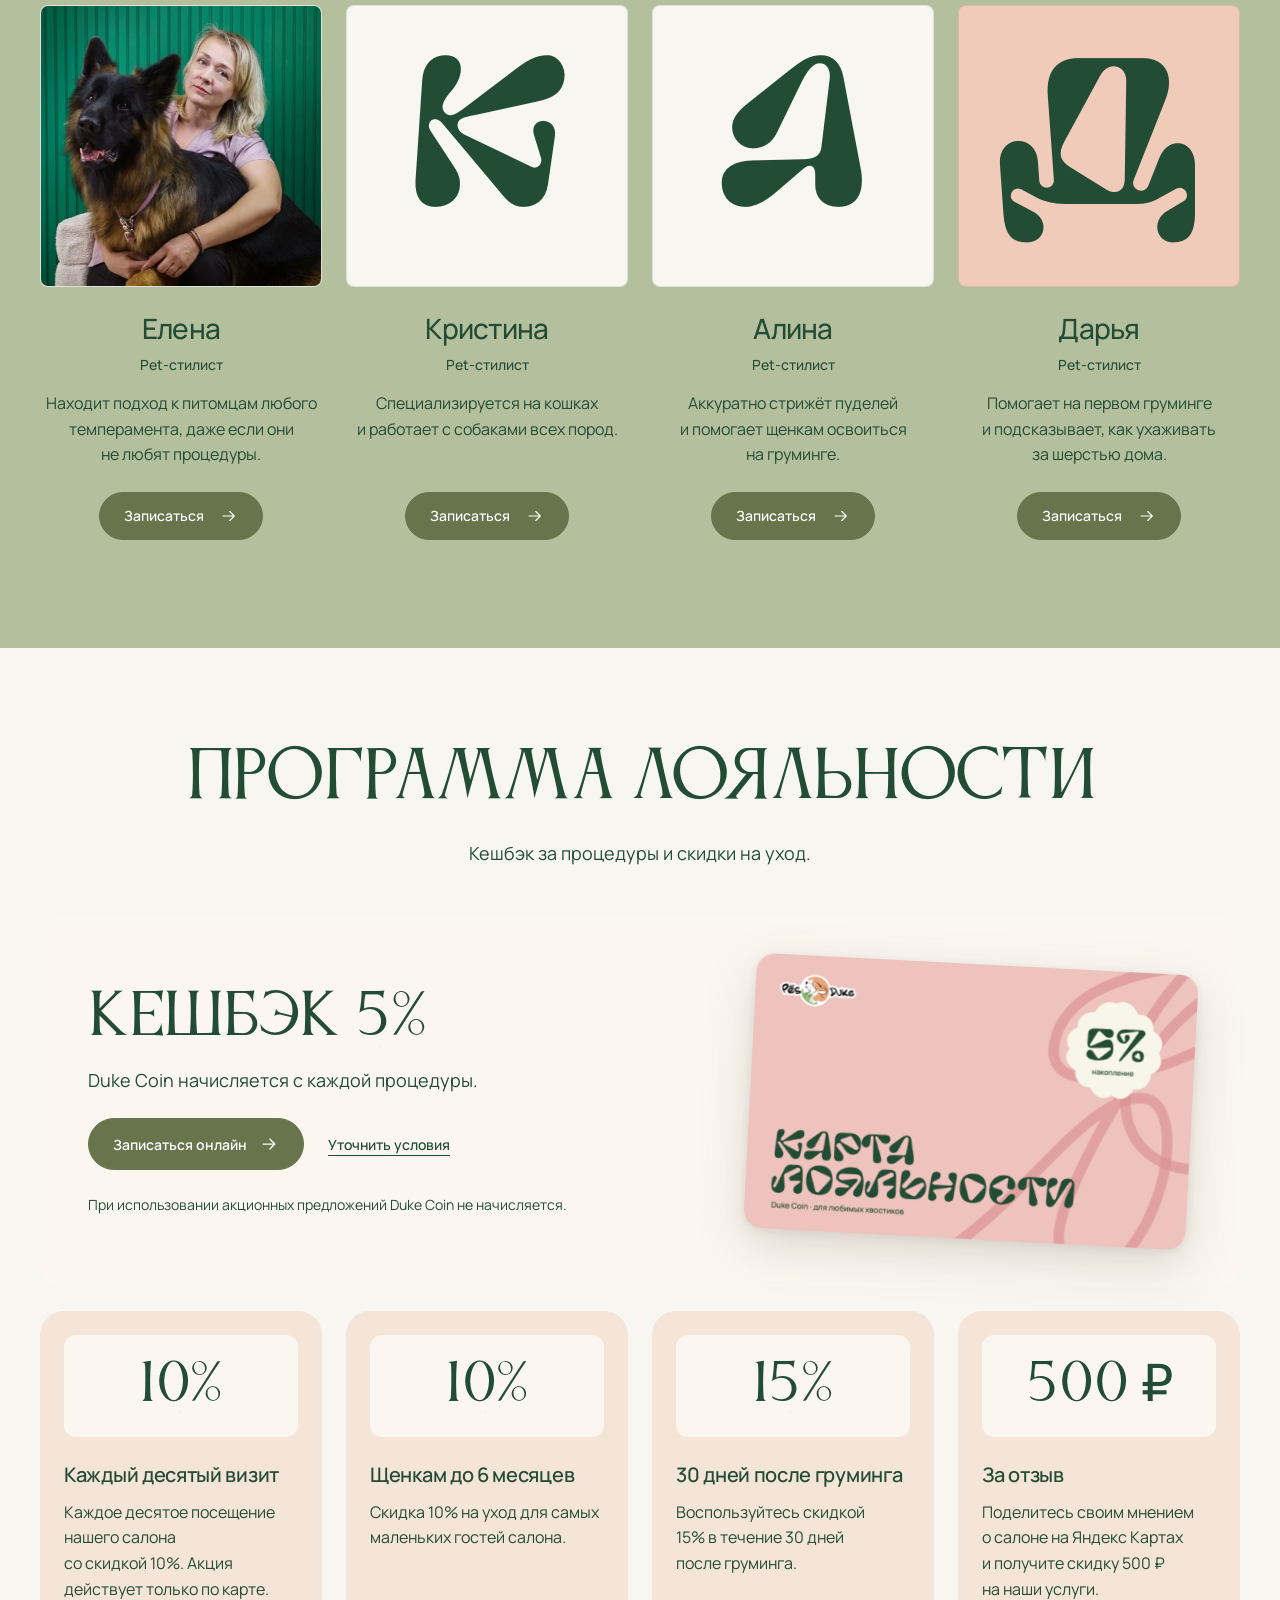
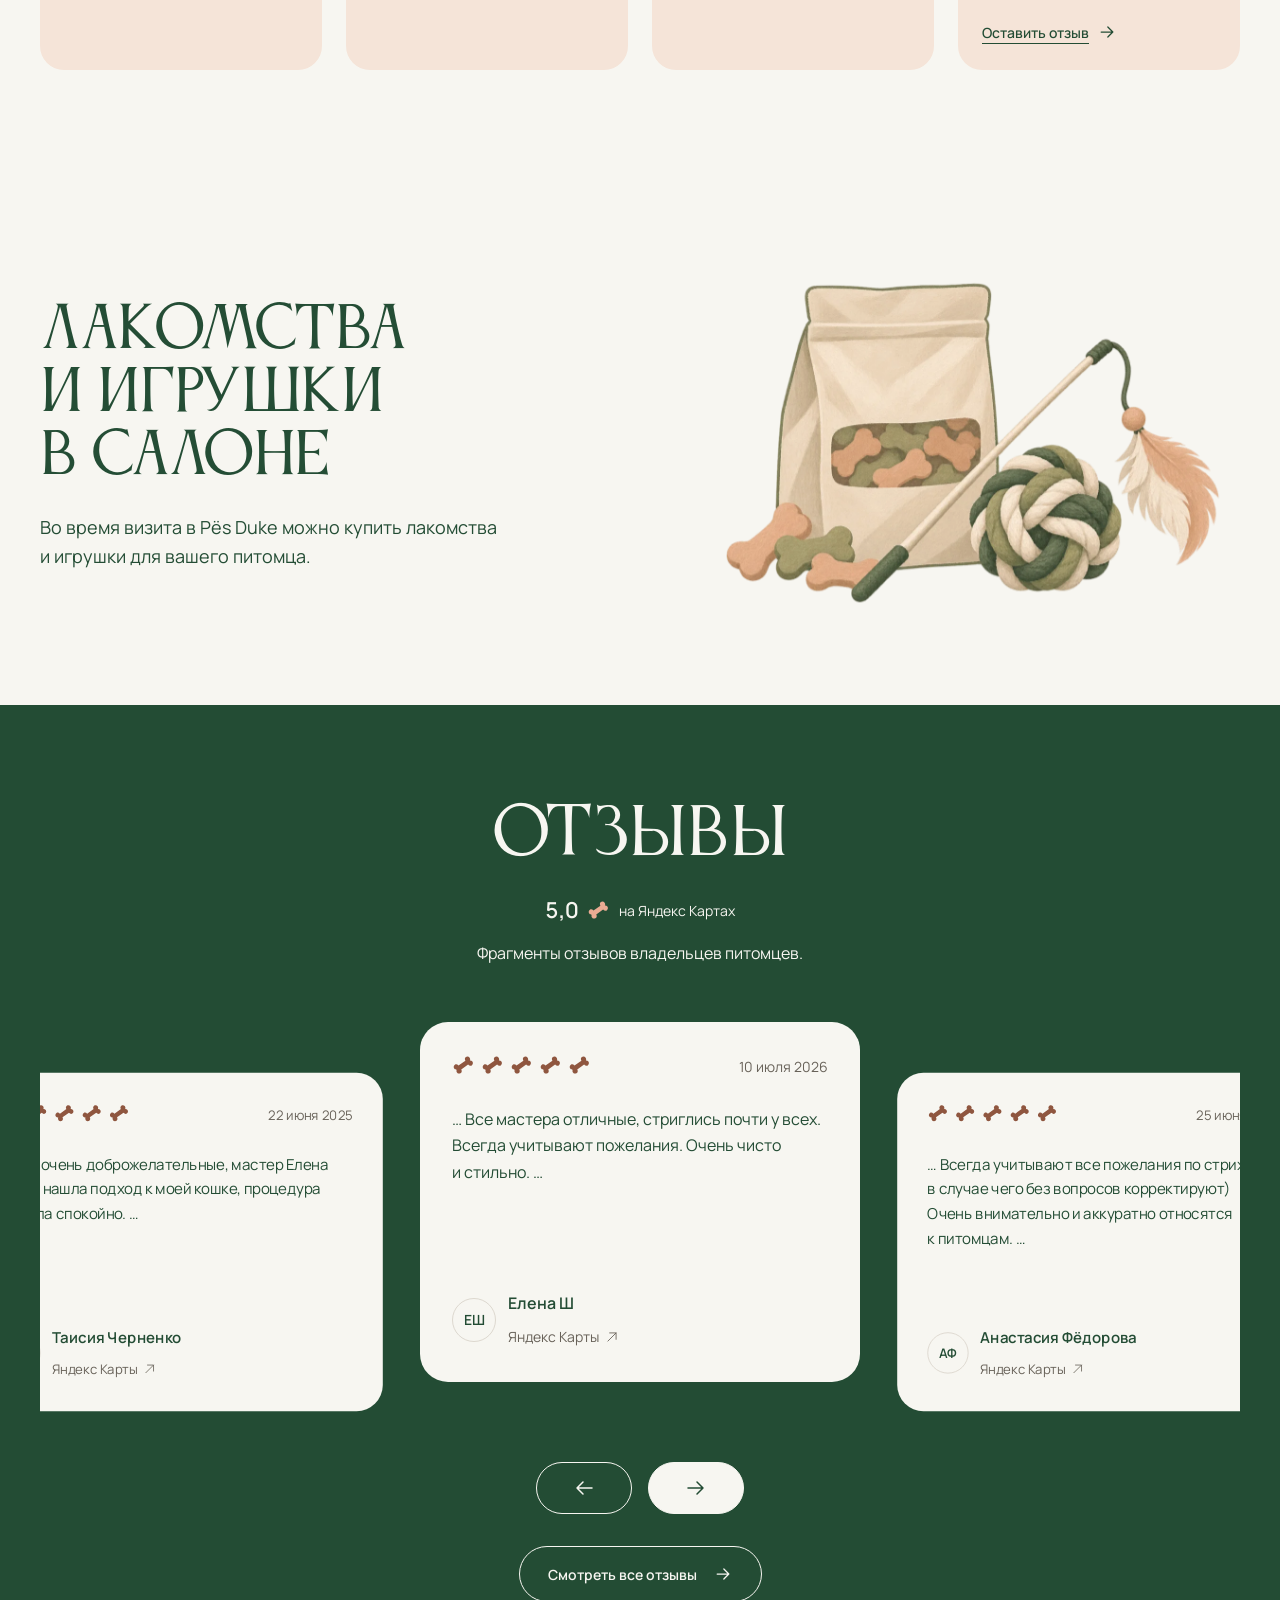
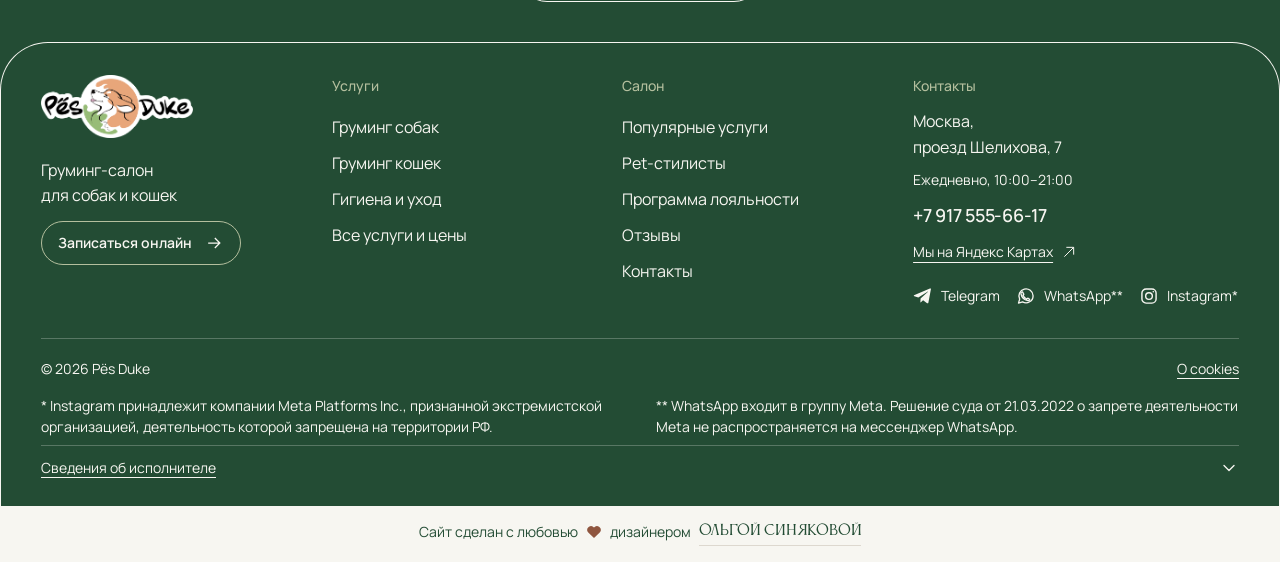
==== commit 965e6a9a: "Give the favicon a light background for dark browser tabs" ====
--- a/index.html
+++ b/index.html
@@ -6,10 +6,10 @@
 <meta name="theme-color" content="#F7F6F1">
 <meta name="description" content="Pёs Duke — груминг-салон в Москве. Стрижка и уход за шерстью собак и кошек. Запись онлайн.">
 <link rel="canonical" href="https://pesdukegroom.ru/">
-<link rel="icon" href="./favicon.ico?v=1" sizes="16x16 32x32 48x48">
-<link rel="icon" href="./favicon.svg?v=1" type="image/svg+xml" sizes="any">
-<link rel="icon" href="./favicon-32x32.png?v=1" type="image/png" sizes="32x32">
-<link rel="apple-touch-icon" href="./apple-touch-icon.png?v=1" sizes="180x180">
+<link rel="icon" href="./favicon-v2.ico" sizes="16x16 32x32 48x48">
+<link rel="icon" href="./favicon-v2.svg" type="image/svg+xml" sizes="any">
+<link rel="icon" href="./favicon-v2-32x32.png" type="image/png" sizes="32x32">
+<link rel="apple-touch-icon" href="./apple-touch-icon-v2.png" sizes="180x180">
 <meta property="og:type" content="website">
 <meta property="og:locale" content="ru_RU">
 <meta property="og:site_name" content="Pёs Duke">
